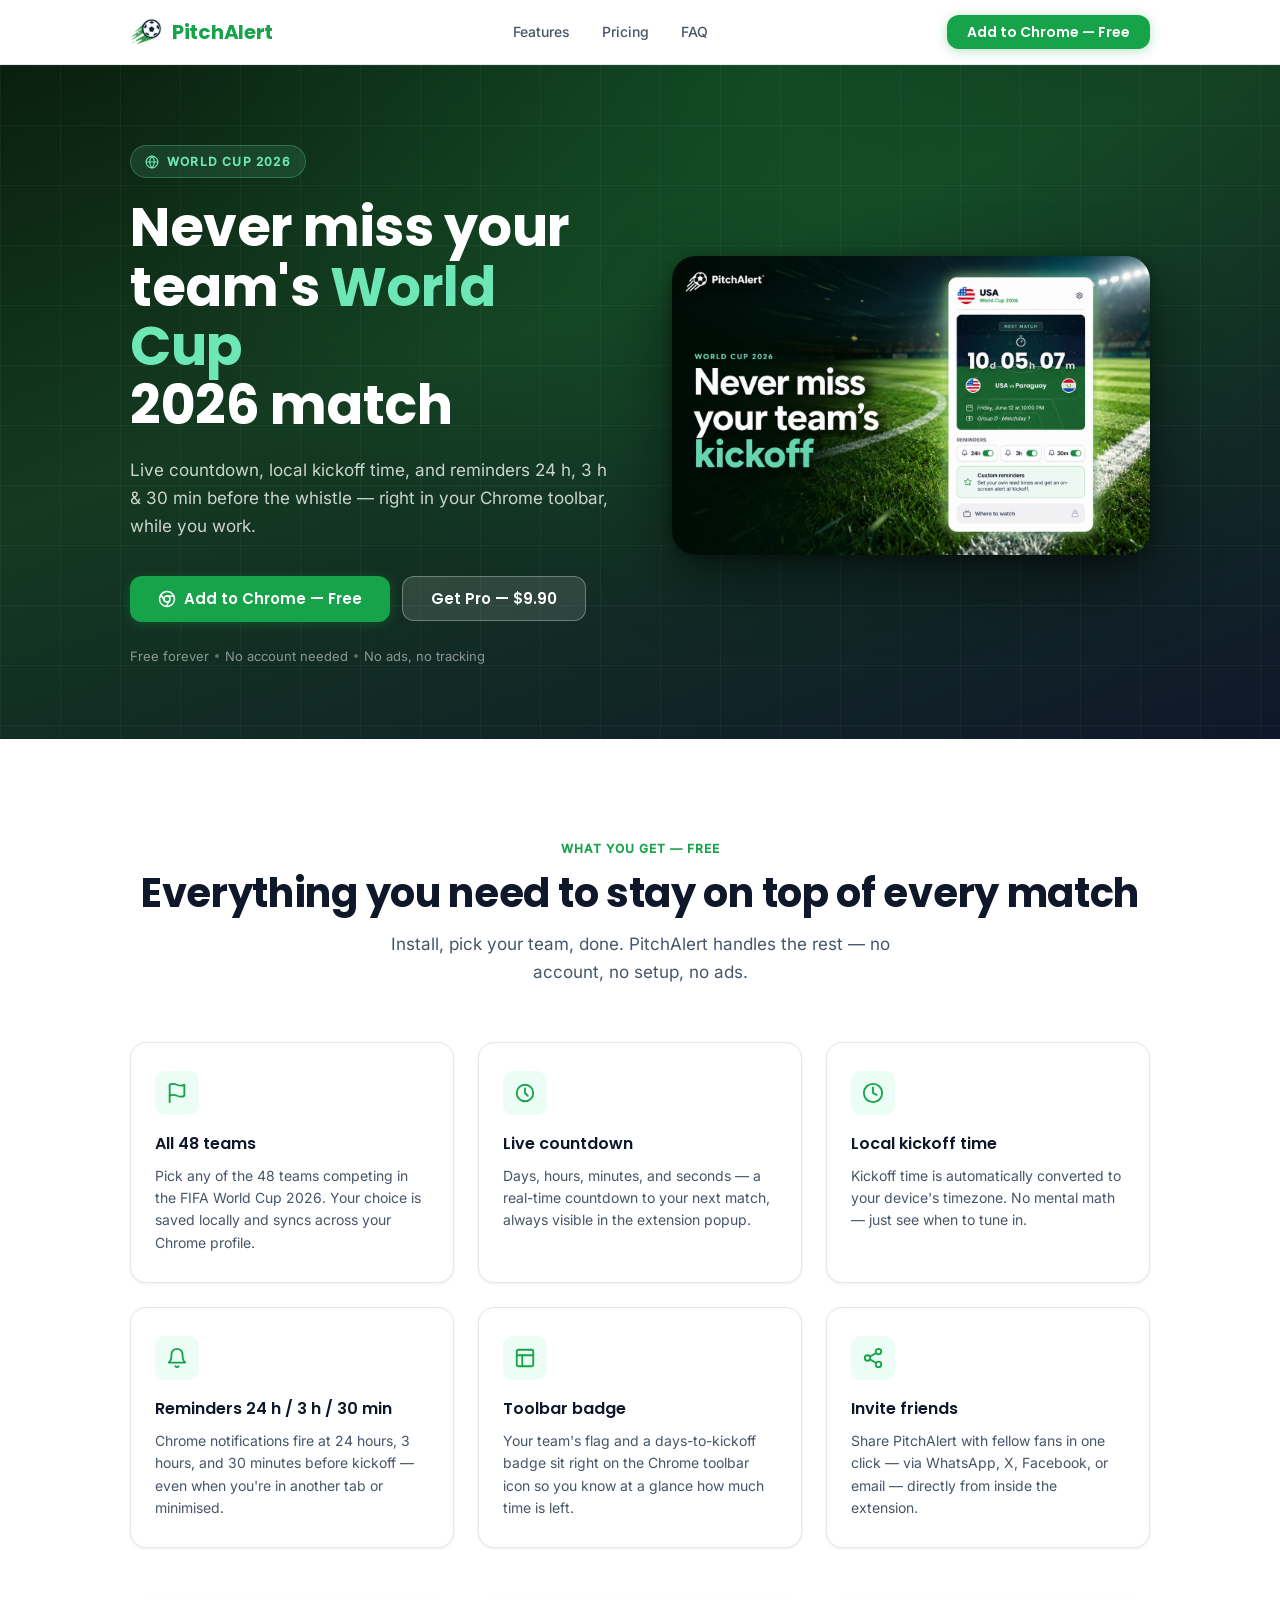
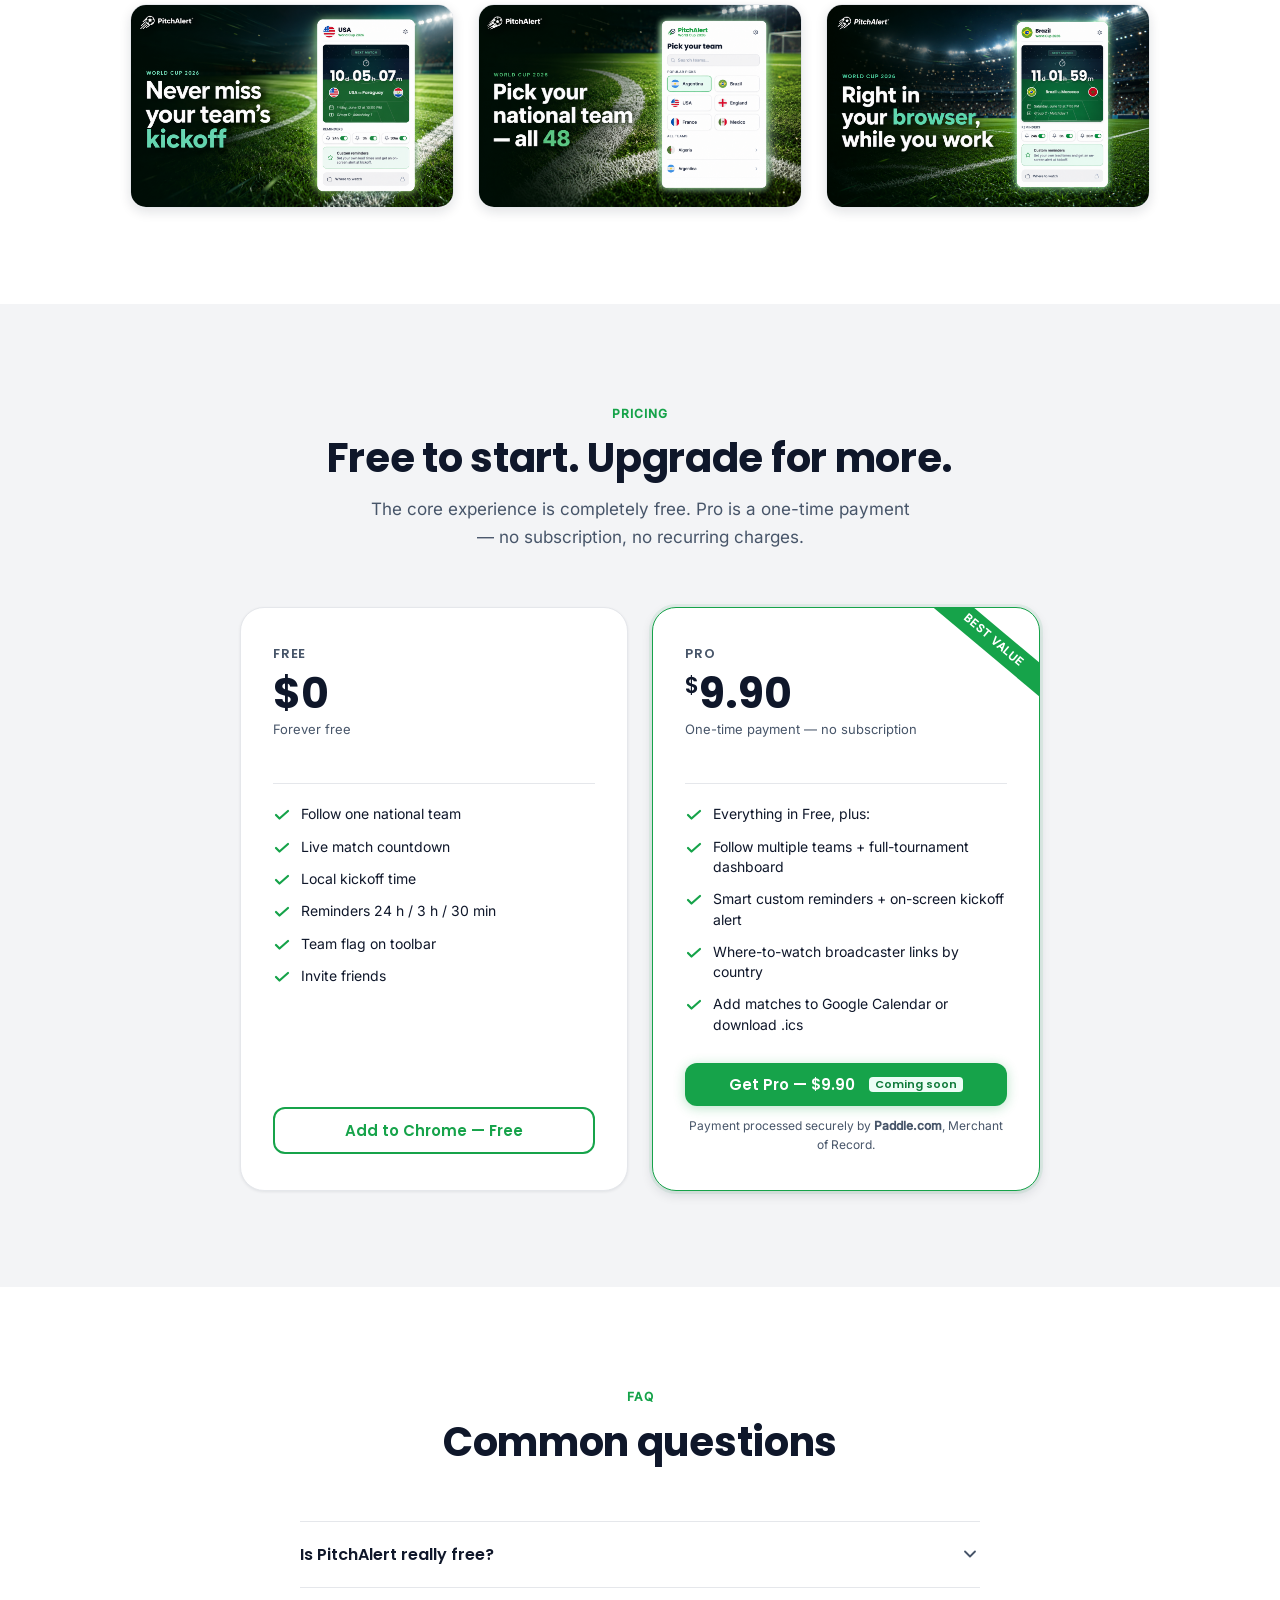
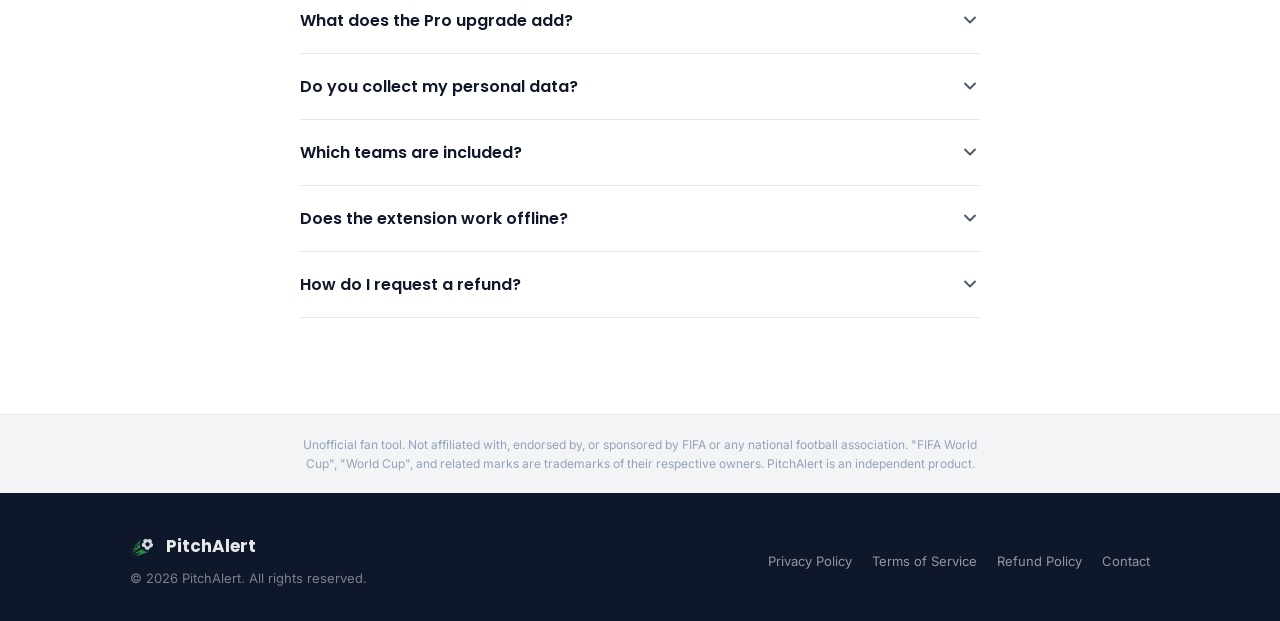
==== index.html @ 7feaf1b1 "Initial landing site (PitchAlert)" ====
<!DOCTYPE html>
<html lang="en">
<head>
  <meta charset="UTF-8">
  <meta name="viewport" content="width=device-width, initial-scale=1.0">
  <title>PitchAlert — Never Miss Your Team's World Cup 2026 Match</title>
  <meta name="description" content="PitchAlert gives you a live countdown to your national team's next World Cup 2026 match, kickoff time in your local timezone, and reminders 24h, 3h, and 30 min before kickoff — right in your browser.">
  <link rel="icon" type="image/png" href="assets/logo/mark.png">
  <link rel="stylesheet" href="assets/css/style.css">
</head>
<body>

  <!-- =====================================================================
       NAV
  ====================================================================== -->
  <header>
    <nav class="site-nav" aria-label="Main navigation">
      <div class="container nav-inner">

        <a href="index.html" class="nav-brand" aria-label="PitchAlert home">
          <img src="assets/logo/mark.png" alt="" class="nav-brand-mark" width="32" height="32">
          <span class="nav-brand-name">PitchAlert</span>
        </a>

        <ul class="nav-links" role="list">
          <li><a href="#features">Features</a></li>
          <li><a href="#pricing">Pricing</a></li>
          <li><a href="#faq">FAQ</a></li>
        </ul>

        <a href="#" class="btn btn-primary btn-sm nav-cta" rel="noopener">
          Add to Chrome — Free
        </a>

      </div>
    </nav>
  </header>

  <main>

    <!-- ==================================================================
         HERO
    =================================================================== -->
    <section class="hero" aria-labelledby="hero-heading">
      <div class="container hero-inner">

        <!-- Copy side -->
        <div class="hero-copy">
          <div class="hero-eyebrow" aria-hidden="true">
            <!-- Football icon -->
            <svg width="14" height="14" viewBox="0 0 24 24" fill="none" stroke="currentColor" stroke-width="2" stroke-linecap="round" stroke-linejoin="round" aria-hidden="true"><circle cx="12" cy="12" r="10"/><path d="M12 2a15.3 15.3 0 0 1 4 10 15.3 15.3 0 0 1-4 10 15.3 15.3 0 0 1-4-10 15.3 15.3 0 0 1 4-10z"/><path d="M2 12h20"/></svg>
            World Cup 2026
          </div>

          <h1 class="hero-title" id="hero-heading">
            Never miss your<br>
            team's <em>World Cup</em><br>
            2026 match
          </h1>

          <p class="hero-sub">
            Live countdown, local kickoff time, and reminders 24 h, 3 h &amp; 30 min before the whistle — right in your Chrome toolbar, while you work.
          </p>

          <div class="hero-actions">
            <a href="#" class="btn btn-primary" rel="noopener">
              <!-- Chrome icon -->
              <svg width="18" height="18" viewBox="0 0 24 24" fill="none" stroke="currentColor" stroke-width="2" stroke-linecap="round" stroke-linejoin="round" aria-hidden="true"><circle cx="12" cy="12" r="10"/><circle cx="12" cy="12" r="4"/><line x1="21.17" y1="8" x2="12" y2="8"/><line x1="3.95" y1="6.06" x2="8.54" y2="14"/><line x1="10.88" y1="21.94" x2="15.46" y2="14"/></svg>
              Add to Chrome — Free
            </a>
            <a href="#" class="btn btn-ghost" rel="noopener">
              Get Pro — $9.90
            </a>
          </div>

          <p class="hero-proof">
            <span>Free forever</span>
            <span class="hero-proof-dot" aria-hidden="true"></span>
            <span>No account needed</span>
            <span class="hero-proof-dot" aria-hidden="true"></span>
            <span>No ads, no tracking</span>
          </p>
        </div>

        <!-- Visual side -->
        <div class="hero-visual">
          <img
            src="assets/screenshots/1.png"
            alt="PitchAlert extension showing a countdown to the USA vs Paraguay match with live timer and reminder toggles"
            class="hero-screenshot"
            width="540"
            height="338"
            loading="eager"
          >
        </div>

      </div>
    </section>

    <!-- ==================================================================
         FEATURES
    =================================================================== -->
    <section class="section" id="features" aria-labelledby="features-heading">
      <div class="container">

        <div class="section-header">
          <span class="section-label">What you get — free</span>
          <h2 class="section-title" id="features-heading">Everything you need to stay on top of every match</h2>
          <p class="section-sub">Install, pick your team, done. PitchAlert handles the rest — no account, no setup, no ads.</p>
        </div>

        <ul class="features-grid" role="list">

          <li class="feature-card">
            <div class="feature-icon" aria-hidden="true">
              <!-- Flag icon -->
              <svg viewBox="0 0 24 24"><path d="M4 15s1-1 4-1 5 2 8 2 4-1 4-1V3s-1 1-4 1-5-2-8-2-4 1-4 1z"/><line x1="4" y1="22" x2="4" y2="15"/></svg>
            </div>
            <h3 class="feature-title">All 48 teams</h3>
            <p class="feature-desc">Pick any of the 48 teams competing in the FIFA World Cup 2026. Your choice is saved locally and syncs across your Chrome profile.</p>
          </li>

          <li class="feature-card">
            <div class="feature-icon" aria-hidden="true">
              <!-- Timer icon -->
              <svg viewBox="0 0 24 24"><circle cx="12" cy="12" r="9"/><polyline points="12 7 12 12 15 15"/></svg>
            </div>
            <h3 class="feature-title">Live countdown</h3>
            <p class="feature-desc">Days, hours, minutes, and seconds — a real-time countdown to your next match, always visible in the extension popup.</p>
          </li>

          <li class="feature-card">
            <div class="feature-icon" aria-hidden="true">
              <!-- Clock icon -->
              <svg viewBox="0 0 24 24"><circle cx="12" cy="12" r="10"/><polyline points="12 6 12 12 16 14"/></svg>
            </div>
            <h3 class="feature-title">Local kickoff time</h3>
            <p class="feature-desc">Kickoff time is automatically converted to your device's timezone. No mental math — just see when to tune in.</p>
          </li>

          <li class="feature-card">
            <div class="feature-icon" aria-hidden="true">
              <!-- Bell icon -->
              <svg viewBox="0 0 24 24"><path d="M18 8A6 6 0 0 0 6 8c0 7-3 9-3 9h18s-3-2-3-9"/><path d="M13.73 21a2 2 0 0 1-3.46 0"/></svg>
            </div>
            <h3 class="feature-title">Reminders 24 h / 3 h / 30 min</h3>
            <p class="feature-desc">Chrome notifications fire at 24 hours, 3 hours, and 30 minutes before kickoff — even when you're in another tab or minimised.</p>
          </li>

          <li class="feature-card">
            <div class="feature-icon" aria-hidden="true">
              <!-- Toolbar badge icon -->
              <svg viewBox="0 0 24 24"><rect x="3" y="3" width="18" height="18" rx="2" ry="2"/><line x1="3" y1="9" x2="21" y2="9"/><line x1="9" y1="21" x2="9" y2="9"/></svg>
            </div>
            <h3 class="feature-title">Toolbar badge</h3>
            <p class="feature-desc">Your team's flag and a days-to-kickoff badge sit right on the Chrome toolbar icon so you know at a glance how much time is left.</p>
          </li>

          <li class="feature-card">
            <div class="feature-icon" aria-hidden="true">
              <!-- Share icon -->
              <svg viewBox="0 0 24 24"><circle cx="18" cy="5" r="3"/><circle cx="6" cy="12" r="3"/><circle cx="18" cy="19" r="3"/><line x1="8.59" y1="13.51" x2="15.42" y2="17.49"/><line x1="15.41" y1="6.51" x2="8.59" y2="10.49"/></svg>
            </div>
            <h3 class="feature-title">Invite friends</h3>
            <p class="feature-desc">Share PitchAlert with fellow fans in one click — via WhatsApp, X, Facebook, or email — directly from inside the extension.</p>
          </li>

        </ul>

        <!-- Screenshots strip -->
        <ul class="screenshots-strip" role="list" aria-label="Extension screenshots">
          <li class="screenshot-item">
            <img src="assets/screenshots/1.png" alt="PitchAlert main screen — countdown to the next match with local kickoff time" loading="lazy" width="1280" height="800">
          </li>
          <li class="screenshot-item">
            <img src="assets/screenshots/2.png" alt="Team picker — all 48 World Cup 2026 teams with popular picks highlighted" loading="lazy" width="1280" height="800">
          </li>
          <li class="screenshot-item">
            <img src="assets/screenshots/4.png" alt="Reminders screen — 24h, 3h and 30min reminder toggles with custom reminder option" loading="lazy" width="1280" height="800">
          </li>
        </ul>

      </div>
    </section>

    <!-- ==================================================================
         PRICING
    =================================================================== -->
    <section class="section section-alt" id="pricing" aria-labelledby="pricing-heading">
      <div class="container">

        <div class="section-header">
          <span class="section-label">Pricing</span>
          <h2 class="section-title" id="pricing-heading">Free to start. Upgrade for more.</h2>
          <p class="section-sub">The core experience is completely free. Pro is a one-time payment — no subscription, no recurring charges.</p>
        </div>

        <div class="pricing-grid">

          <!-- Free -->
          <div class="pricing-card">
            <p class="pricing-plan-name">Free</p>
            <div class="pricing-price">
              $<span>0</span>
            </div>
            <p class="pricing-price-note">Forever free</p>

            <hr class="pricing-divider" aria-hidden="true">

            <ul class="pricing-features" role="list">
              <li class="pricing-feature">
                <svg class="pricing-feature-icon pricing-feature-icon--check" viewBox="0 0 18 18" fill="none" stroke="currentColor" stroke-width="2.2" stroke-linecap="round" stroke-linejoin="round" aria-hidden="true"><polyline points="3 9 6.5 12.5 15 5"/></svg>
                Follow one national team
              </li>
              <li class="pricing-feature">
                <svg class="pricing-feature-icon pricing-feature-icon--check" viewBox="0 0 18 18" fill="none" stroke="currentColor" stroke-width="2.2" stroke-linecap="round" stroke-linejoin="round" aria-hidden="true"><polyline points="3 9 6.5 12.5 15 5"/></svg>
                Live match countdown
              </li>
              <li class="pricing-feature">
                <svg class="pricing-feature-icon pricing-feature-icon--check" viewBox="0 0 18 18" fill="none" stroke="currentColor" stroke-width="2.2" stroke-linecap="round" stroke-linejoin="round" aria-hidden="true"><polyline points="3 9 6.5 12.5 15 5"/></svg>
                Local kickoff time
              </li>
              <li class="pricing-feature">
                <svg class="pricing-feature-icon pricing-feature-icon--check" viewBox="0 0 18 18" fill="none" stroke="currentColor" stroke-width="2.2" stroke-linecap="round" stroke-linejoin="round" aria-hidden="true"><polyline points="3 9 6.5 12.5 15 5"/></svg>
                Reminders 24 h / 3 h / 30 min
              </li>
              <li class="pricing-feature">
                <svg class="pricing-feature-icon pricing-feature-icon--check" viewBox="0 0 18 18" fill="none" stroke="currentColor" stroke-width="2.2" stroke-linecap="round" stroke-linejoin="round" aria-hidden="true"><polyline points="3 9 6.5 12.5 15 5"/></svg>
                Team flag on toolbar
              </li>
              <li class="pricing-feature">
                <svg class="pricing-feature-icon pricing-feature-icon--check" viewBox="0 0 18 18" fill="none" stroke="currentColor" stroke-width="2.2" stroke-linecap="round" stroke-linejoin="round" aria-hidden="true"><polyline points="3 9 6.5 12.5 15 5"/></svg>
                Invite friends
              </li>
            </ul>

            <a href="#" class="btn btn-outline" rel="noopener">
              Add to Chrome — Free
            </a>
          </div>

          <!-- Pro -->
          <div class="pricing-card pricing-card--pro">
            <div class="pricing-badge" aria-label="Best value">Best value</div>
            <p class="pricing-plan-name">Pro</p>
            <div class="pricing-price">
              <sup>$</sup>9.90
            </div>
            <p class="pricing-price-note">One-time payment — no subscription</p>

            <hr class="pricing-divider" aria-hidden="true">

            <ul class="pricing-features" role="list">
              <li class="pricing-feature">
                <svg class="pricing-feature-icon pricing-feature-icon--check" viewBox="0 0 18 18" fill="none" stroke="currentColor" stroke-width="2.2" stroke-linecap="round" stroke-linejoin="round" aria-hidden="true"><polyline points="3 9 6.5 12.5 15 5"/></svg>
                <span>Everything in Free, plus:</span>
              </li>
              <li class="pricing-feature">
                <svg class="pricing-feature-icon pricing-feature-icon--check" viewBox="0 0 18 18" fill="none" stroke="currentColor" stroke-width="2.2" stroke-linecap="round" stroke-linejoin="round" aria-hidden="true"><polyline points="3 9 6.5 12.5 15 5"/></svg>
                Follow multiple teams + full-tournament dashboard
              </li>
              <li class="pricing-feature">
                <svg class="pricing-feature-icon pricing-feature-icon--check" viewBox="0 0 18 18" fill="none" stroke="currentColor" stroke-width="2.2" stroke-linecap="round" stroke-linejoin="round" aria-hidden="true"><polyline points="3 9 6.5 12.5 15 5"/></svg>
                Smart custom reminders + on-screen kickoff alert
              </li>
              <li class="pricing-feature">
                <svg class="pricing-feature-icon pricing-feature-icon--check" viewBox="0 0 18 18" fill="none" stroke="currentColor" stroke-width="2.2" stroke-linecap="round" stroke-linejoin="round" aria-hidden="true"><polyline points="3 9 6.5 12.5 15 5"/></svg>
                Where-to-watch broadcaster links by country
              </li>
              <li class="pricing-feature">
                <svg class="pricing-feature-icon pricing-feature-icon--check" viewBox="0 0 18 18" fill="none" stroke="currentColor" stroke-width="2.2" stroke-linecap="round" stroke-linejoin="round" aria-hidden="true"><polyline points="3 9 6.5 12.5 15 5"/></svg>
                Add matches to Google Calendar or download .ics
              </li>
            </ul>

            <a href="#" class="btn btn-primary" rel="noopener">
              Get Pro — $9.90
              <span class="pricing-coming-soon">Coming soon</span>
            </a>
            <p style="font-size:12px;color:var(--color-muted);margin-top:10px;text-align:center;">Payment processed securely by <strong>Paddle.com</strong>, Merchant of Record.</p>
          </div>

        </div>
      </div>
    </section>

    <!-- ==================================================================
         FAQ
    =================================================================== -->
    <section class="section" id="faq" aria-labelledby="faq-heading">
      <div class="container">

        <div class="section-header">
          <span class="section-label">FAQ</span>
          <h2 class="section-title" id="faq-heading">Common questions</h2>
        </div>

        <ul class="faq-list" role="list">

          <li class="faq-item">
            <button class="faq-question" aria-expanded="false" aria-controls="faq-1-answer" id="faq-1-btn">
              Is PitchAlert really free?
              <svg class="faq-chevron" viewBox="0 0 24 24" fill="none" stroke="currentColor" stroke-width="2.2" stroke-linecap="round" stroke-linejoin="round" aria-hidden="true"><polyline points="6 9 12 15 18 9"/></svg>
            </button>
            <div class="faq-answer" id="faq-1-answer" role="region" aria-labelledby="faq-1-btn">
              <div class="faq-answer-inner">
                Yes — the core features (countdown, local kickoff time, 24 h / 3 h / 30 min reminders, and following one national team) are free forever with no account, no subscription, and no ads.
              </div>
            </div>
          </li>

          <li class="faq-item">
            <button class="faq-question" aria-expanded="false" aria-controls="faq-2-answer" id="faq-2-btn">
              What does the Pro upgrade add?
              <svg class="faq-chevron" viewBox="0 0 24 24" fill="none" stroke="currentColor" stroke-width="2.2" stroke-linecap="round" stroke-linejoin="round" aria-hidden="true"><polyline points="6 9 12 15 18 9"/></svg>
            </button>
            <div class="faq-answer" id="faq-2-answer" role="region" aria-labelledby="faq-2-btn">
              <div class="faq-answer-inner">
                Pro is a one-time payment of $9.90 (no subscription). It unlocks: following multiple teams and a full-tournament dashboard, smart custom reminders and an on-screen kickoff alert, where-to-watch broadcaster links sorted by your country, and adding matches to Google Calendar or downloading an .ics file.
              </div>
            </div>
          </li>

          <li class="faq-item">
            <button class="faq-question" aria-expanded="false" aria-controls="faq-3-answer" id="faq-3-btn">
              Do you collect my personal data?
              <svg class="faq-chevron" viewBox="0 0 24 24" fill="none" stroke="currentColor" stroke-width="2.2" stroke-linecap="round" stroke-linejoin="round" aria-hidden="true"><polyline points="6 9 12 15 18 9"/></svg>
            </button>
            <div class="faq-answer" id="faq-3-answer" role="region" aria-labelledby="faq-3-btn">
              <div class="faq-answer-inner">
                No. The free extension stores only your selected team and reminder preferences locally on your device using Chrome's built-in storage. Nothing is sent to any server, and there are no analytics or tracking. For paid users, a purchase identifier is shared with Paddle (our payment processor) solely to verify your purchase — Paddle handles all payment data under their own privacy policy.
              </div>
            </div>
          </li>

          <li class="faq-item">
            <button class="faq-question" aria-expanded="false" aria-controls="faq-4-answer" id="faq-4-btn">
              Which teams are included?
              <svg class="faq-chevron" viewBox="0 0 24 24" fill="none" stroke="currentColor" stroke-width="2.2" stroke-linecap="round" stroke-linejoin="round" aria-hidden="true"><polyline points="6 9 12 15 18 9"/></svg>
            </button>
            <div class="faq-answer" id="faq-4-answer" role="region" aria-labelledby="faq-4-btn">
              <div class="faq-answer-inner">
                All 48 national teams competing in the 2026 FIFA World Cup, spanning six confederations — UEFA, CONMEBOL, CONCACAF, CAF, AFC, and OFC.
              </div>
            </div>
          </li>

          <li class="faq-item">
            <button class="faq-question" aria-expanded="false" aria-controls="faq-5-answer" id="faq-5-btn">
              Does the extension work offline?
              <svg class="faq-chevron" viewBox="0 0 24 24" fill="none" stroke="currentColor" stroke-width="2.2" stroke-linecap="round" stroke-linejoin="round" aria-hidden="true"><polyline points="6 9 12 15 18 9"/></svg>
            </button>
            <div class="faq-answer" id="faq-5-answer" role="region" aria-labelledby="faq-5-btn">
              <div class="faq-answer-inner">
                Yes. The full match schedule for the 2026 World Cup is bundled inside the extension package. PitchAlert makes no network requests and works completely offline — reminders fire from your local Chrome alarm scheduler.
              </div>
            </div>
          </li>

          <li class="faq-item">
            <button class="faq-question" aria-expanded="false" aria-controls="faq-6-answer" id="faq-6-btn">
              How do I request a refund?
              <svg class="faq-chevron" viewBox="0 0 24 24" fill="none" stroke="currentColor" stroke-width="2.2" stroke-linecap="round" stroke-linejoin="round" aria-hidden="true"><polyline points="6 9 12 15 18 9"/></svg>
            </button>
            <div class="faq-answer" id="faq-6-answer" role="region" aria-labelledby="faq-6-btn">
              <div class="faq-answer-inner">
                We honour a 14-day refund window for Pro purchases. Email us at <a href="mailto:masya.panas@gmail.com">masya.panas@gmail.com</a> with your order number and we will process the refund promptly. See the full <a href="refund.html">Refund Policy</a> for details.
              </div>
            </div>
          </li>

        </ul>
      </div>
    </section>

  </main>

  <!-- ==================================================================
       DISCLAIMER
  =================================================================== -->
  <div class="disclaimer" role="note">
    <div class="container">
      <p>Unofficial fan tool. Not affiliated with, endorsed by, or sponsored by FIFA or any national football association. "FIFA World Cup", "World Cup", and related marks are trademarks of their respective owners. PitchAlert is an independent product.</p>
    </div>
  </div>

  <!-- ==================================================================
       FOOTER
  =================================================================== -->
  <footer class="site-footer">
    <div class="container footer-inner">

      <div>
        <div class="footer-brand">
          <img src="assets/logo/mark.png" alt="" class="footer-brand-mark" width="26" height="26">
          <span class="footer-brand-name">PitchAlert</span>
        </div>
        <p class="footer-copy" style="margin-top:8px;">&copy; 2026 PitchAlert. All rights reserved.</p>
      </div>

      <nav class="footer-links" aria-label="Footer links">
        <a href="privacy.html">Privacy Policy</a>
        <a href="terms.html">Terms of Service</a>
        <a href="refund.html">Refund Policy</a>
        <a href="mailto:masya.panas@gmail.com">Contact</a>
      </nav>

    </div>
  </footer>

  <script src="assets/js/faq.js"></script>
</body>
</html>
---- assets/css/style.css ----
/*
 * PitchAlert Landing — style.css
 * Self-contained, no CDN. Mobile-first, responsive.
 * Brand: Poppins headings, Inter body, pitch-green palette.
 */

/* -----------------------------------------------------------------------
   Fonts (@font-face — self-hosted, copied from extension assets)
----------------------------------------------------------------------- */

@font-face {
  font-family: 'Poppins';
  src: url('../fonts/poppins-600.woff2') format('woff2');
  font-weight: 600;
  font-style: normal;
  font-display: swap;
}

@font-face {
  font-family: 'Poppins';
  src: url('../fonts/poppins-700.woff2') format('woff2');
  font-weight: 700;
  font-style: normal;
  font-display: swap;
}

@font-face {
  font-family: 'Inter';
  src: url('../fonts/inter-400.woff2') format('woff2');
  font-weight: 400;
  font-style: normal;
  font-display: swap;
}

@font-face {
  font-family: 'Inter';
  src: url('../fonts/inter-500.woff2') format('woff2');
  font-weight: 500;
  font-style: normal;
  font-display: swap;
}

/* -----------------------------------------------------------------------
   CSS custom properties
----------------------------------------------------------------------- */

:root {
  --color-green:        #16A34A;
  --color-green-deep:   #0F7A3A;
  --color-navy:         #0F172A;
  --color-slate:        #475569;
  --color-mint:         #ECFDF5;
  --color-mint-deep:    #d1fae5;
  --color-mint-accent:  #6EE7B7;
  --color-bg:           #ffffff;
  --color-surface:      #F3F4F6;
  --color-border:       #E5E7EB;
  --color-text:         #0F172A;
  --color-muted:        #475569;
  --color-locked:       #94A3B8;

  --font-heading: 'Poppins', system-ui, -apple-system, sans-serif;
  --font-body:    'Inter',   system-ui, -apple-system, sans-serif;

  --shadow-sm: 0 1px 3px rgba(15, 23, 42, 0.08);
  --shadow-md: 0 4px 12px rgba(15, 23, 42, 0.12);
  --shadow-lg: 0 8px 32px rgba(15, 23, 42, 0.14);

  --radius-sm:  6px;
  --radius-md:  12px;
  --radius-lg:  16px;
  --radius-xl:  24px;

  --max-w: 1100px;
  --section-gap: 96px;
}

/* -----------------------------------------------------------------------
   Reset
----------------------------------------------------------------------- */

*, *::before, *::after { box-sizing: border-box; margin: 0; padding: 0; }

html { scroll-behavior: smooth; }

body {
  font-family: var(--font-body);
  font-size: 16px;
  font-weight: 400;
  line-height: 1.6;
  color: var(--color-text);
  background: var(--color-bg);
  -webkit-font-smoothing: antialiased;
}

img { display: block; max-width: 100%; height: auto; }
a   { color: inherit; text-decoration: none; }
ul  { list-style: none; }

/* -----------------------------------------------------------------------
   Utility
----------------------------------------------------------------------- */

.container {
  width: 100%;
  max-width: var(--max-w);
  margin: 0 auto;
  padding: 0 24px;
}

@media (min-width: 768px) {
  .container { padding: 0 40px; }
}

.sr-only {
  position: absolute;
  width: 1px; height: 1px;
  padding: 0; margin: -1px;
  overflow: hidden;
  clip: rect(0,0,0,0);
  white-space: nowrap;
  border: 0;
}

/* -----------------------------------------------------------------------
   Buttons
----------------------------------------------------------------------- */

.btn {
  display: inline-flex;
  align-items: center;
  justify-content: center;
  gap: 8px;
  padding: 14px 28px;
  border-radius: var(--radius-md);
  font-family: var(--font-heading);
  font-size: 15px;
  font-weight: 600;
  line-height: 1;
  cursor: pointer;
  border: none;
  transition: background 0.18s, color 0.18s, box-shadow 0.18s, transform 0.12s;
  white-space: nowrap;
  text-decoration: none;
}

.btn:active { transform: translateY(1px); }

.btn-primary {
  background: var(--color-green);
  color: #ffffff;
  box-shadow: 0 2px 12px rgba(22, 163, 74, 0.30);
}
.btn-primary:hover {
  background: var(--color-green-deep);
  box-shadow: 0 4px 18px rgba(22, 163, 74, 0.38);
}

.btn-outline {
  background: transparent;
  color: var(--color-green);
  border: 2px solid var(--color-green);
}
.btn-outline:hover {
  background: var(--color-mint);
}

.btn-ghost {
  background: rgba(255,255,255,0.12);
  color: #ffffff;
  border: 1.5px solid rgba(255,255,255,0.30);
}
.btn-ghost:hover {
  background: rgba(255,255,255,0.22);
}

.btn-sm {
  padding: 10px 20px;
  font-size: 14px;
}

/* -----------------------------------------------------------------------
   Nav
----------------------------------------------------------------------- */

.site-nav {
  position: sticky;
  top: 0;
  z-index: 100;
  background: rgba(255,255,255,0.96);
  backdrop-filter: blur(8px);
  -webkit-backdrop-filter: blur(8px);
  border-bottom: 1px solid var(--color-border);
}

.nav-inner {
  display: flex;
  align-items: center;
  justify-content: space-between;
  height: 64px;
  gap: 24px;
}

.nav-brand {
  display: flex;
  align-items: center;
  gap: 10px;
  text-decoration: none;
  flex-shrink: 0;
}

.nav-brand-mark {
  width: 32px;
  height: 32px;
  object-fit: contain;
}

.nav-brand-name {
  font-family: var(--font-heading);
  font-size: 20px;
  font-weight: 700;
  color: var(--color-green);
  letter-spacing: -0.3px;
  line-height: 1;
}

.nav-links {
  display: none;
  align-items: center;
  gap: 32px;
}

@media (min-width: 768px) {
  .nav-links { display: flex; }
}

.nav-links a {
  font-size: 14px;
  font-weight: 500;
  color: var(--color-muted);
  transition: color 0.14s;
}
.nav-links a:hover { color: var(--color-green); }

.nav-cta {
  flex-shrink: 0;
}

/* -----------------------------------------------------------------------
   Hero
----------------------------------------------------------------------- */

.hero {
  background:
    radial-gradient(ellipse at 60% 0%, rgba(22,163,74,0.22) 0%, transparent 60%),
    radial-gradient(ellipse at 0% 100%, rgba(15,23,42,0.10) 0%, transparent 50%),
    linear-gradient(160deg, #0a1f0f 0%, #143c20 40%, #0F172A 100%);
  color: #ffffff;
  padding: 80px 0 72px;
  overflow: hidden;
  position: relative;
}

/* Subtle pitch-line grid behind hero content */
.hero::before {
  content: '';
  position: absolute;
  inset: 0;
  background-image:
    linear-gradient(rgba(255,255,255,0.04) 1px, transparent 1px),
    linear-gradient(90deg, rgba(255,255,255,0.04) 1px, transparent 1px);
  background-size: 60px 60px;
  pointer-events: none;
}

.hero-inner {
  position: relative;
  z-index: 1;
  display: grid;
  grid-template-columns: 1fr;
  gap: 48px;
  align-items: center;
}

@media (min-width: 900px) {
  .hero-inner {
    grid-template-columns: 1fr 1fr;
    gap: 64px;
  }
}

.hero-eyebrow {
  display: inline-flex;
  align-items: center;
  gap: 8px;
  font-size: 12px;
  font-weight: 600;
  text-transform: uppercase;
  letter-spacing: 1.2px;
  color: var(--color-mint-accent);
  background: rgba(110, 231, 183, 0.12);
  border: 1px solid rgba(110, 231, 183, 0.28);
  border-radius: 999px;
  padding: 6px 14px;
  margin-bottom: 20px;
}

.hero-title {
  font-family: var(--font-heading);
  font-size: clamp(32px, 5vw, 54px);
  font-weight: 700;
  line-height: 1.1;
  letter-spacing: -0.5px;
  color: #ffffff;
  margin-bottom: 20px;
}

.hero-title em {
  font-style: normal;
  color: var(--color-mint-accent);
}

.hero-sub {
  font-size: 17px;
  color: rgba(255,255,255,0.78);
  line-height: 1.65;
  margin-bottom: 36px;
  max-width: 480px;
}

.hero-actions {
  display: flex;
  flex-wrap: wrap;
  gap: 12px;
  align-items: center;
}

.hero-proof {
  margin-top: 24px;
  font-size: 13px;
  color: rgba(255,255,255,0.50);
  display: flex;
  align-items: center;
  gap: 6px;
}

.hero-proof-dot {
  width: 4px; height: 4px;
  border-radius: 50%;
  background: rgba(255,255,255,0.30);
  flex-shrink: 0;
}

.hero-visual {
  display: flex;
  justify-content: center;
  align-items: center;
}

.hero-screenshot {
  width: 100%;
  max-width: 540px;
  border-radius: var(--radius-xl);
  box-shadow: 0 24px 64px rgba(0,0,0,0.50), 0 4px 12px rgba(0,0,0,0.30);
}

/* -----------------------------------------------------------------------
   Section base
----------------------------------------------------------------------- */

.section {
  padding: var(--section-gap) 0;
}

.section-alt {
  background: var(--color-surface);
}

.section-header {
  text-align: center;
  margin-bottom: 56px;
}

.section-label {
  display: inline-block;
  font-size: 12px;
  font-weight: 600;
  text-transform: uppercase;
  letter-spacing: 1px;
  color: var(--color-green);
  margin-bottom: 12px;
}

.section-title {
  font-family: var(--font-heading);
  font-size: clamp(26px, 3.5vw, 40px);
  font-weight: 700;
  color: var(--color-text);
  line-height: 1.15;
  letter-spacing: -0.3px;
  margin-bottom: 14px;
}

.section-sub {
  font-size: 17px;
  color: var(--color-muted);
  max-width: 560px;
  margin: 0 auto;
  line-height: 1.65;
}

/* -----------------------------------------------------------------------
   Features grid
----------------------------------------------------------------------- */

.features-grid {
  display: grid;
  grid-template-columns: 1fr;
  gap: 24px;
}

@media (min-width: 600px) {
  .features-grid { grid-template-columns: 1fr 1fr; }
}

@media (min-width: 900px) {
  .features-grid { grid-template-columns: repeat(3, 1fr); }
}

.feature-card {
  background: var(--color-bg);
  border: 1px solid var(--color-border);
  border-radius: var(--radius-lg);
  padding: 28px 24px;
  box-shadow: var(--shadow-sm);
  transition: box-shadow 0.18s, transform 0.18s, border-color 0.18s;
}

.feature-card:hover {
  box-shadow: var(--shadow-lg);
  border-color: rgba(22,163,74,0.25);
  transform: translateY(-2px);
}

.feature-icon {
  width: 44px;
  height: 44px;
  border-radius: 10px;
  background: var(--color-mint);
  display: flex;
  align-items: center;
  justify-content: center;
  margin-bottom: 16px;
  flex-shrink: 0;
}

.feature-icon svg {
  width: 22px;
  height: 22px;
  stroke: var(--color-green);
  fill: none;
  stroke-width: 2;
  stroke-linecap: round;
  stroke-linejoin: round;
}

.feature-title {
  font-family: var(--font-heading);
  font-size: 16px;
  font-weight: 600;
  color: var(--color-text);
  margin-bottom: 8px;
}

.feature-desc {
  font-size: 14px;
  color: var(--color-muted);
  line-height: 1.6;
}

/* -----------------------------------------------------------------------
   Screenshots strip
----------------------------------------------------------------------- */

.screenshots-strip {
  display: grid;
  grid-template-columns: 1fr;
  gap: 24px;
  margin-top: 56px;
}

@media (min-width: 768px) {
  .screenshots-strip { grid-template-columns: 1fr 1fr; }
}

@media (min-width: 1000px) {
  .screenshots-strip { grid-template-columns: repeat(3, 1fr); }
}

.screenshot-item {
  border-radius: var(--radius-lg);
  overflow: hidden;
  box-shadow: var(--shadow-md);
  border: 1px solid var(--color-border);
  transition: box-shadow 0.18s, transform 0.18s;
}

.screenshot-item:hover {
  box-shadow: var(--shadow-lg);
  transform: translateY(-3px);
}

.screenshot-item img {
  width: 100%;
  aspect-ratio: 16 / 10;
  object-fit: cover;
  object-position: top center;
}

/* -----------------------------------------------------------------------
   Pricing
----------------------------------------------------------------------- */

.pricing-grid {
  display: grid;
  grid-template-columns: 1fr;
  gap: 24px;
  max-width: 800px;
  margin: 0 auto;
}

@media (min-width: 640px) {
  .pricing-grid { grid-template-columns: 1fr 1fr; }
}

.pricing-card {
  background: var(--color-bg);
  border: 1.5px solid var(--color-border);
  border-radius: var(--radius-xl);
  padding: 36px 32px;
  display: flex;
  flex-direction: column;
  box-shadow: var(--shadow-sm);
}

.pricing-card--pro {
  border-color: var(--color-green);
  box-shadow: 0 0 0 3px rgba(22,163,74,0.08), var(--shadow-md);
  position: relative;
  overflow: hidden;
}

.pricing-badge {
  position: absolute;
  top: 20px;
  right: -32px;
  background: var(--color-green);
  color: #ffffff;
  font-size: 11px;
  font-weight: 700;
  text-transform: uppercase;
  letter-spacing: 0.8px;
  padding: 4px 40px;
  transform: rotate(40deg);
}

.pricing-plan-name {
  font-family: var(--font-heading);
  font-size: 13px;
  font-weight: 600;
  text-transform: uppercase;
  letter-spacing: 0.8px;
  color: var(--color-muted);
  margin-bottom: 8px;
}

.pricing-price {
  font-family: var(--font-heading);
  font-size: 42px;
  font-weight: 700;
  color: var(--color-text);
  line-height: 1;
  margin-bottom: 4px;
}

.pricing-price sup {
  font-size: 22px;
  font-weight: 600;
  vertical-align: super;
  line-height: 0;
}

.pricing-price-note {
  font-size: 13px;
  color: var(--color-muted);
  margin-bottom: 24px;
}

.pricing-divider {
  border: none;
  border-top: 1px solid var(--color-border);
  margin: 20px 0;
}

.pricing-features {
  display: flex;
  flex-direction: column;
  gap: 12px;
  flex: 1;
  margin-bottom: 28px;
}

.pricing-feature {
  display: flex;
  align-items: flex-start;
  gap: 10px;
  font-size: 14px;
  color: var(--color-text);
  line-height: 1.45;
}

.pricing-feature-icon {
  width: 18px;
  height: 18px;
  flex-shrink: 0;
  margin-top: 2px;
}

.pricing-feature-icon--check {
  color: var(--color-green);
}

.pricing-coming-soon {
  display: inline-block;
  font-size: 11px;
  font-weight: 600;
  color: var(--color-green-deep);
  background: var(--color-mint);
  border-radius: 4px;
  padding: 2px 6px;
  margin-left: 6px;
  white-space: nowrap;
  vertical-align: middle;
}

/* -----------------------------------------------------------------------
   FAQ
----------------------------------------------------------------------- */

.faq-list {
  max-width: 680px;
  margin: 0 auto;
  display: flex;
  flex-direction: column;
  gap: 0;
}

.faq-item {
  border-bottom: 1px solid var(--color-border);
}

.faq-item:first-child {
  border-top: 1px solid var(--color-border);
}

.faq-question {
  width: 100%;
  background: none;
  border: none;
  text-align: left;
  padding: 20px 0;
  display: flex;
  align-items: center;
  justify-content: space-between;
  gap: 16px;
  cursor: pointer;
  font-family: var(--font-heading);
  font-size: 16px;
  font-weight: 600;
  color: var(--color-text);
  transition: color 0.14s;
}

.faq-question:hover { color: var(--color-green); }

.faq-chevron {
  width: 20px;
  height: 20px;
  flex-shrink: 0;
  color: var(--color-muted);
  transition: transform 0.22s;
}

.faq-item.open .faq-chevron {
  transform: rotate(180deg);
}

.faq-answer {
  overflow: hidden;
  max-height: 0;
  transition: max-height 0.28s ease, padding 0.22s;
}

.faq-item.open .faq-answer {
  max-height: 400px;
}

.faq-answer-inner {
  padding-bottom: 20px;
  font-size: 15px;
  color: var(--color-muted);
  line-height: 1.7;
}

/* -----------------------------------------------------------------------
   Disclaimer
----------------------------------------------------------------------- */

.disclaimer {
  background: var(--color-surface);
  border-top: 1px solid var(--color-border);
  padding: 20px 0;
  text-align: center;
}

.disclaimer p {
  font-size: 12px;
  color: var(--color-locked);
  line-height: 1.6;
  max-width: 680px;
  margin: 0 auto;
}

/* -----------------------------------------------------------------------
   Footer
----------------------------------------------------------------------- */

.site-footer {
  background: var(--color-navy);
  color: rgba(255,255,255,0.60);
  padding: 40px 0 32px;
}

.footer-inner {
  display: flex;
  flex-direction: column;
  gap: 24px;
}

@media (min-width: 640px) {
  .footer-inner {
    flex-direction: row;
    align-items: center;
    justify-content: space-between;
  }
}

.footer-brand {
  display: flex;
  align-items: center;
  gap: 10px;
}

.footer-brand-mark {
  width: 26px;
  height: 26px;
  object-fit: contain;
  opacity: 0.85;
}

.footer-brand-name {
  font-family: var(--font-heading);
  font-size: 17px;
  font-weight: 700;
  color: rgba(255,255,255,0.90);
}

.footer-copy {
  font-size: 13px;
  color: rgba(255,255,255,0.45);
}

.footer-links {
  display: flex;
  flex-wrap: wrap;
  gap: 20px;
  align-items: center;
}

.footer-links a {
  font-size: 13px;
  color: rgba(255,255,255,0.55);
  text-decoration: none;
  transition: color 0.14s;
}

.footer-links a:hover {
  color: var(--color-mint-accent);
}

/* -----------------------------------------------------------------------
   Legal pages (privacy, terms, refund)
----------------------------------------------------------------------- */

.legal-hero {
  background: var(--color-navy);
  color: #ffffff;
  padding: 56px 0 48px;
}

.legal-hero h1 {
  font-family: var(--font-heading);
  font-size: clamp(28px, 4vw, 42px);
  font-weight: 700;
  margin-bottom: 8px;
}

.legal-hero .legal-updated {
  font-size: 14px;
  color: rgba(255,255,255,0.55);
}

.legal-body {
  padding: 64px 0 80px;
}

.legal-content {
  max-width: 720px;
}

.legal-content h2 {
  font-family: var(--font-heading);
  font-size: 20px;
  font-weight: 700;
  color: var(--color-text);
  margin: 40px 0 12px;
}

.legal-content h2:first-child {
  margin-top: 0;
}

.legal-content p {
  font-size: 15px;
  color: var(--color-muted);
  line-height: 1.75;
  margin-bottom: 16px;
}

.legal-content ul {
  list-style: disc;
  padding-left: 20px;
  margin-bottom: 16px;
}

.legal-content ul li {
  font-size: 15px;
  color: var(--color-muted);
  line-height: 1.75;
  margin-bottom: 6px;
}

.legal-content a {
  color: var(--color-green);
  text-decoration: underline;
}

.legal-content a:hover {
  color: var(--color-green-deep);
}

.legal-content strong {
  color: var(--color-text);
  font-weight: 600;
}

/* -----------------------------------------------------------------------
   Responsive misc
----------------------------------------------------------------------- */

@media (max-width: 599px) {
  .hero-actions .btn { width: 100%; justify-content: center; }
  .pricing-card { padding: 28px 20px; }
}
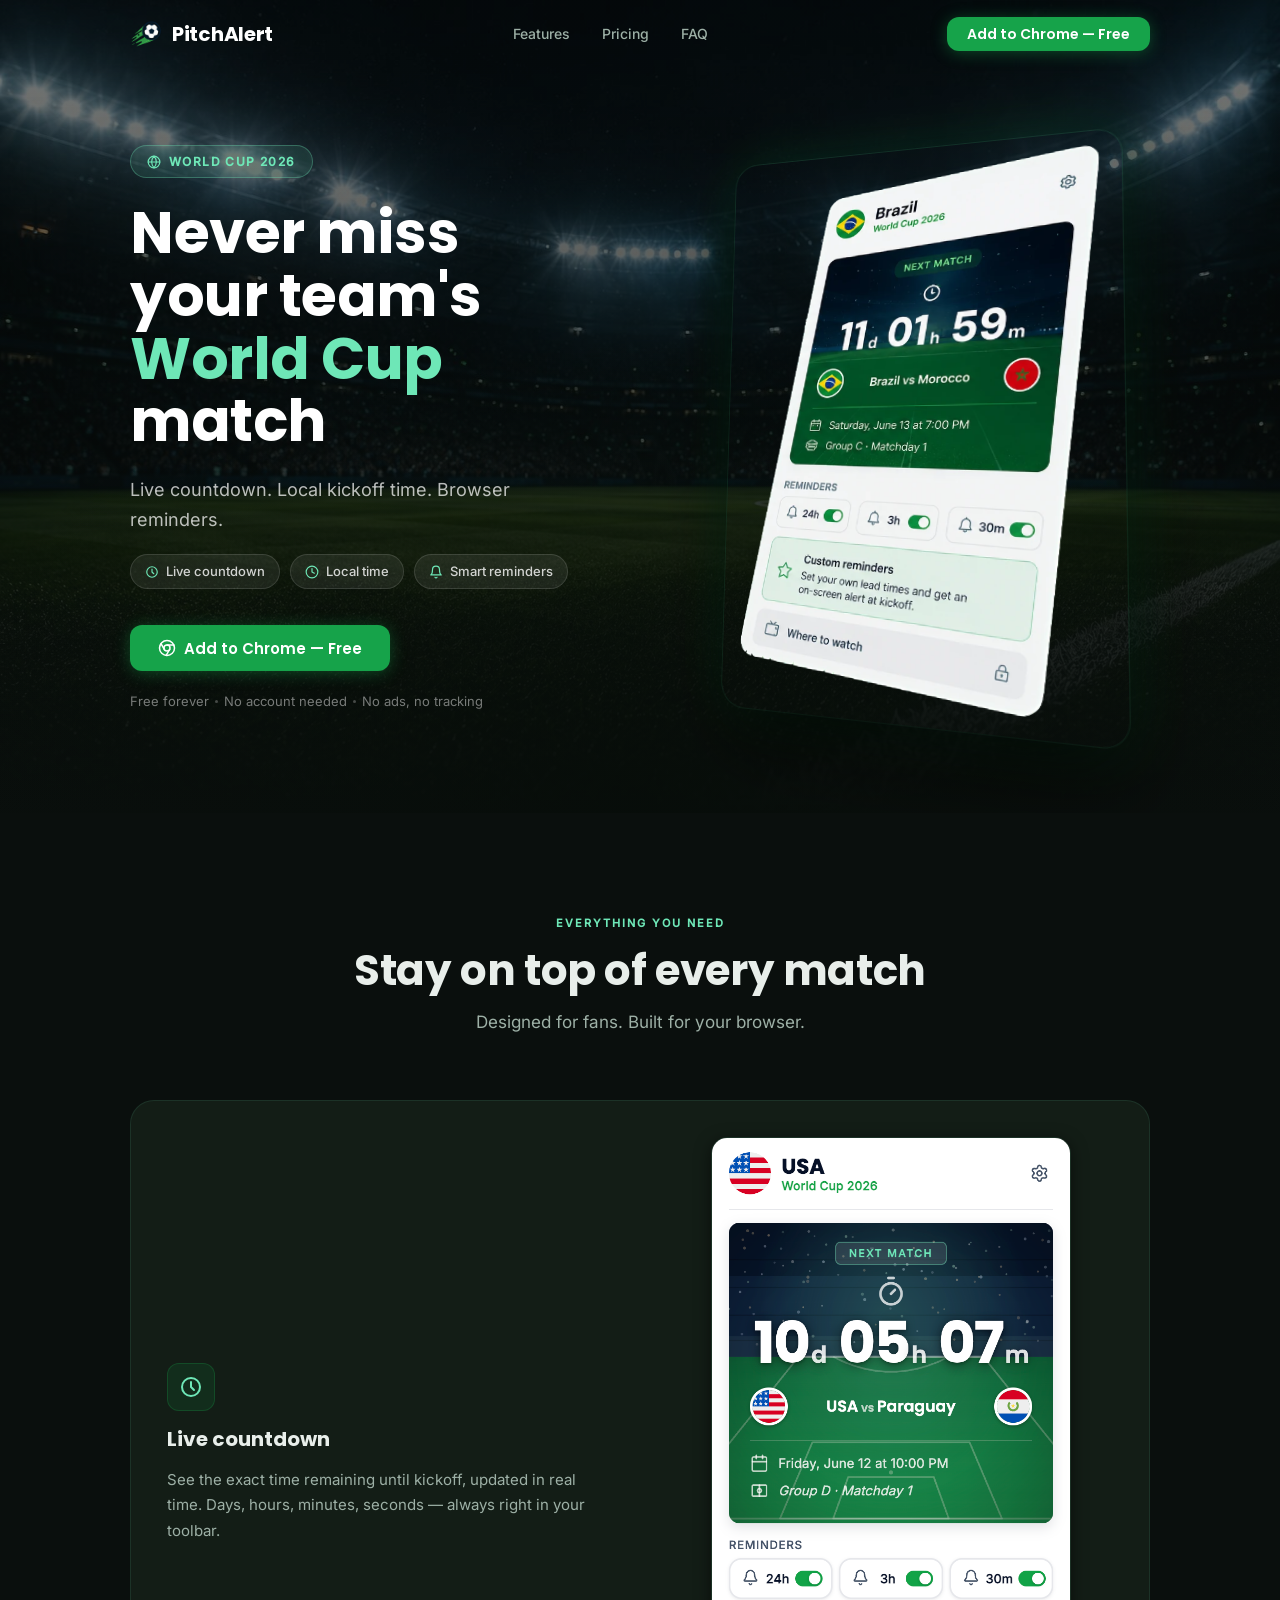
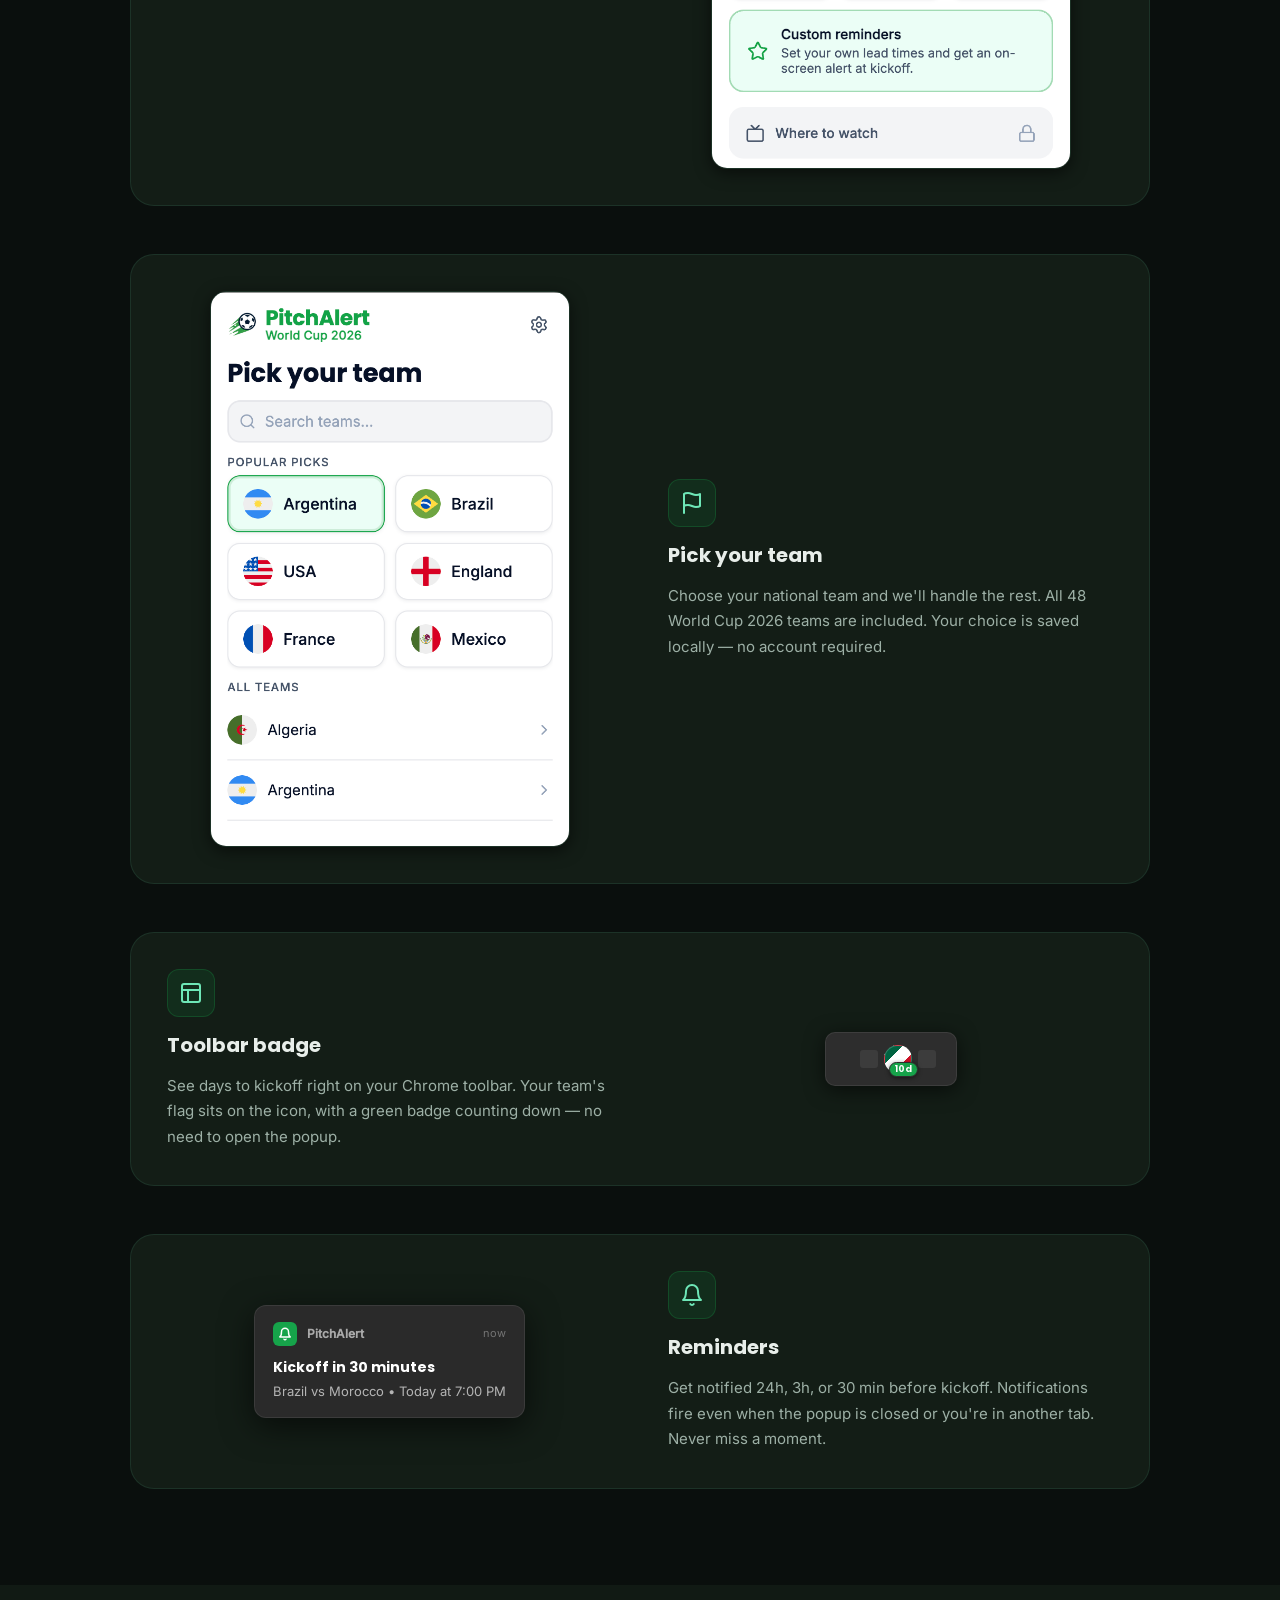
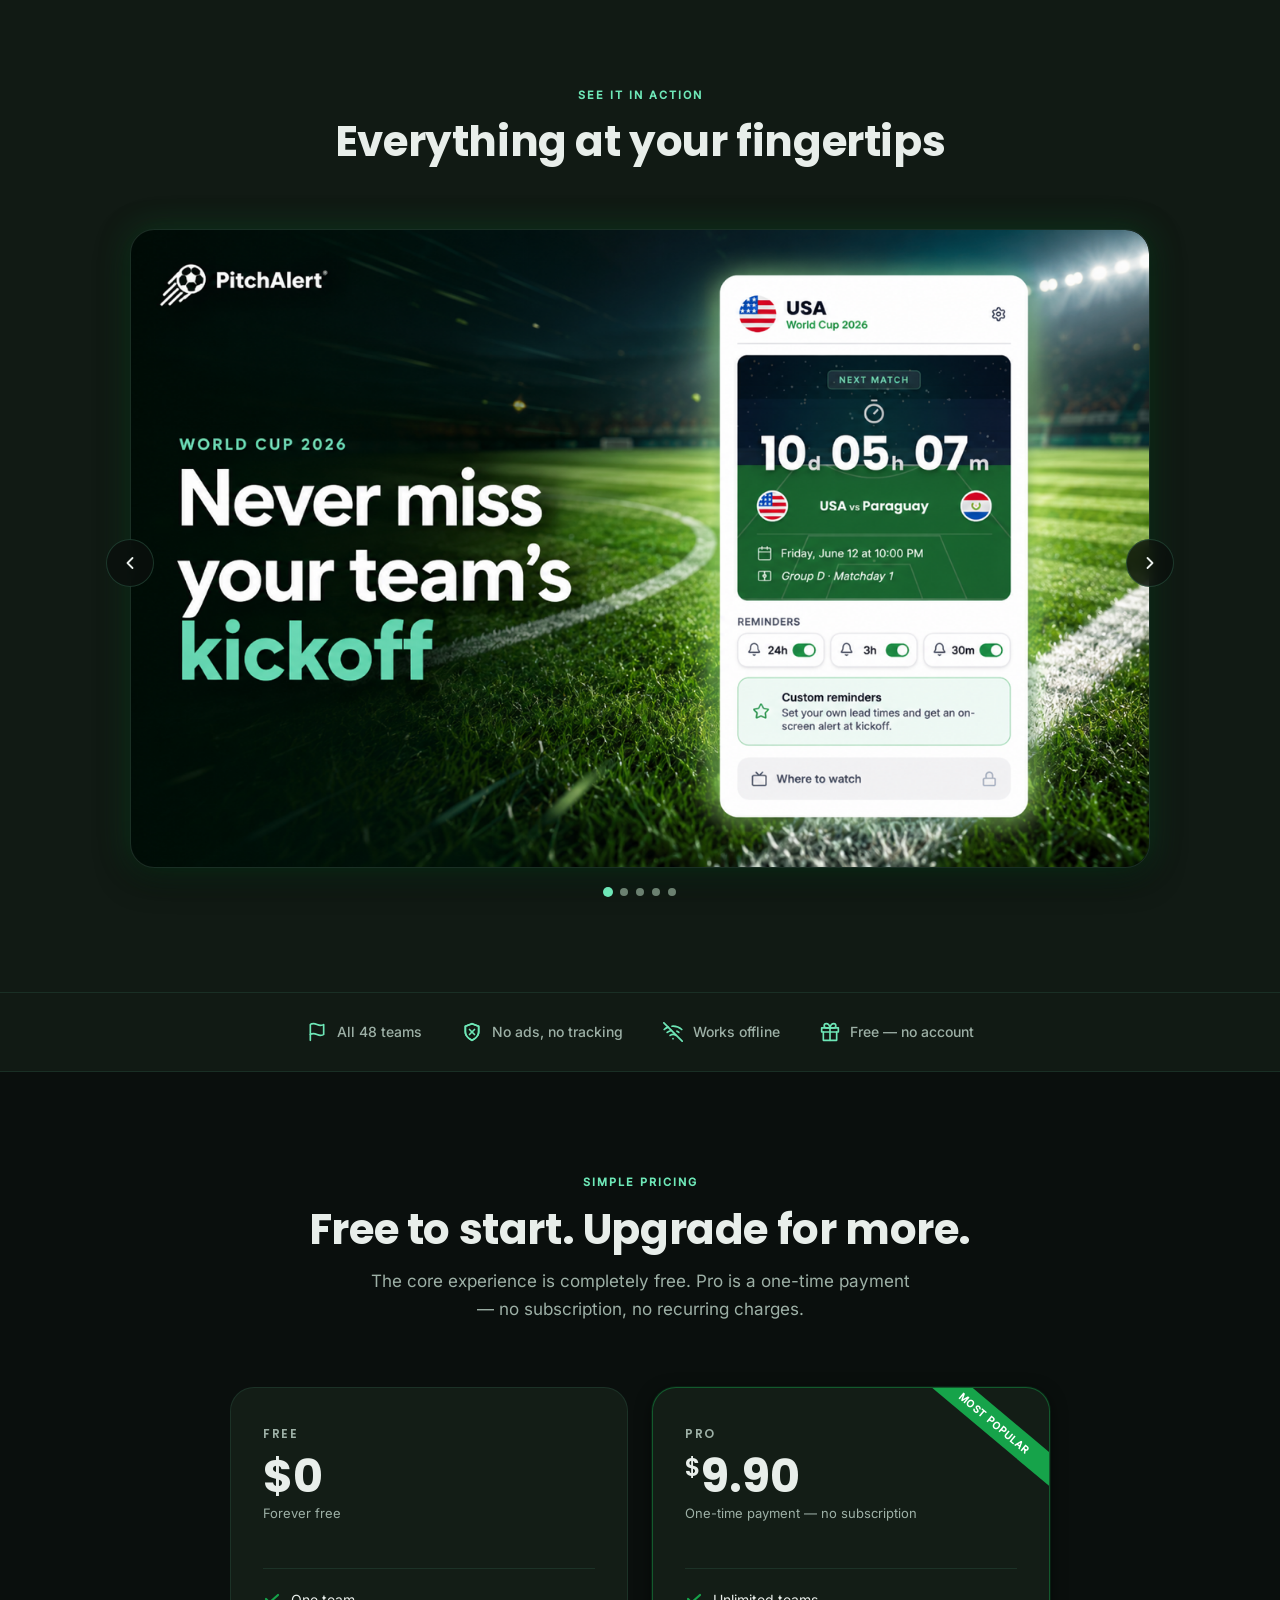
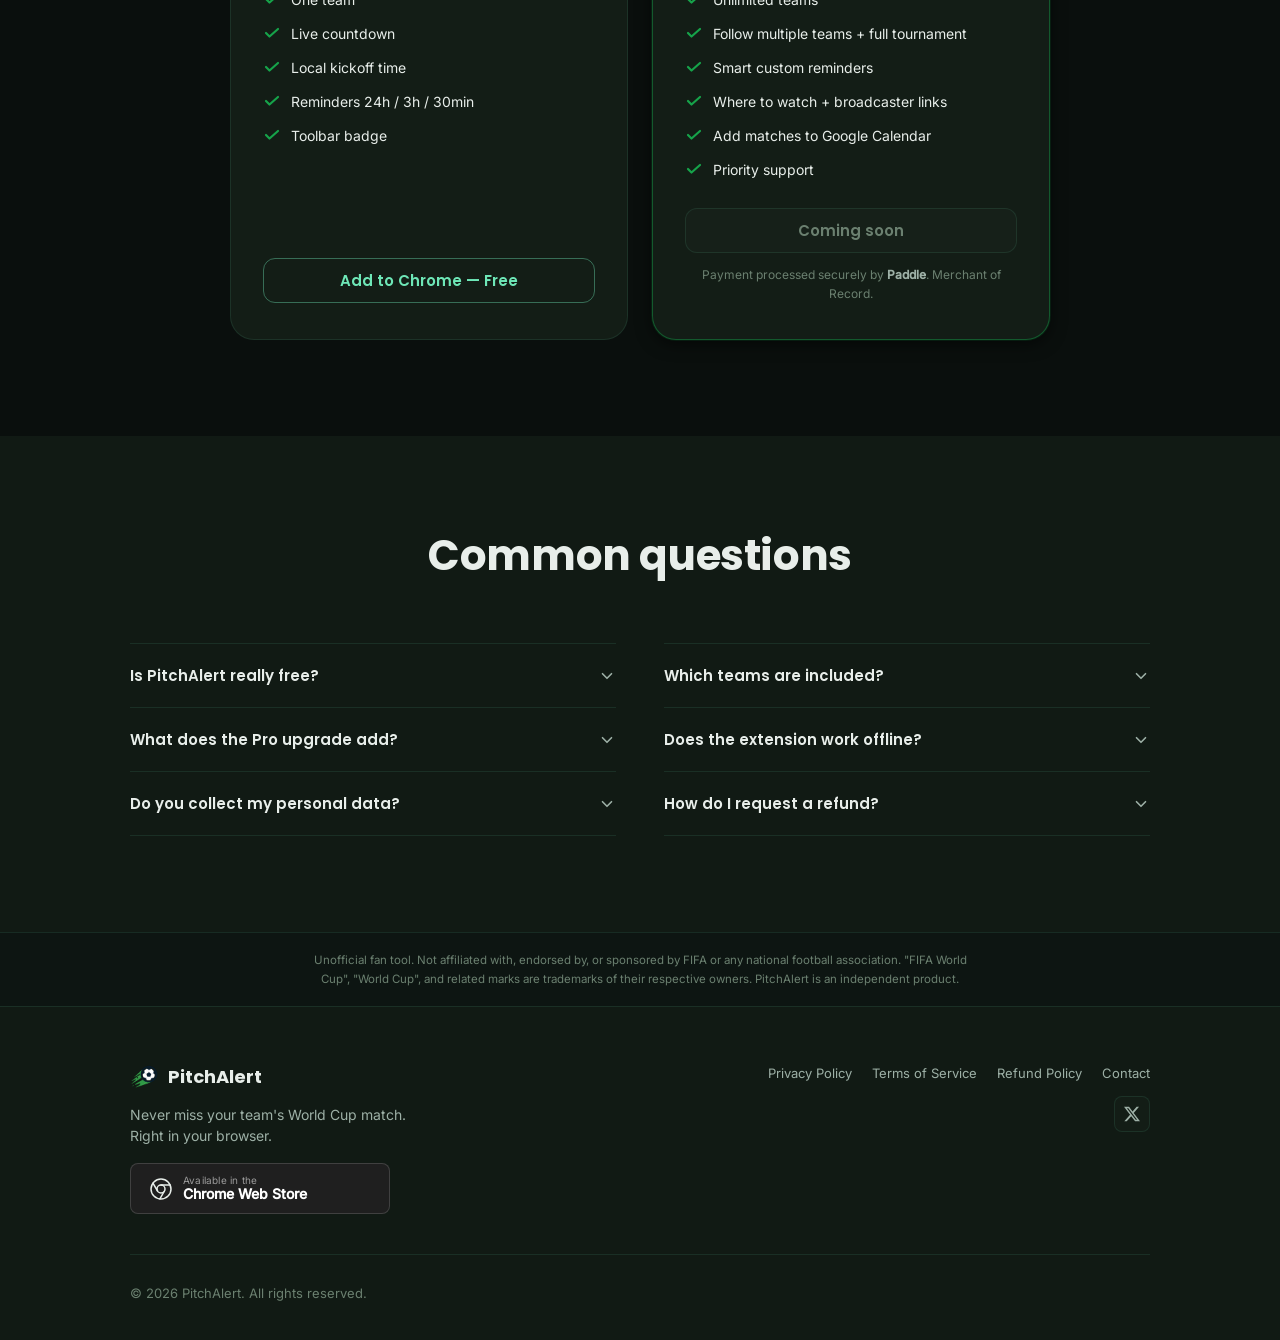
==== commit 25602c8e: "Dark redesign + real stadium bg & optimized hero image" ====
--- a/index.html
+++ b/index.html
@@ -11,7 +11,7 @@
 <body>
 
   <!-- =====================================================================
-       NAV
+       NAV — fixed, transparent over hero, solidifies on scroll (nav.js)
   ====================================================================== -->
   <header>
     <nav class="site-nav" aria-label="Main navigation">
@@ -28,8 +28,13 @@
           <li><a href="#faq">FAQ</a></li>
         </ul>
 
-        <a href="#" class="btn btn-primary btn-sm nav-cta" rel="noopener">
-          Add to Chrome — Free
+        <a
+          href="https://chromewebstore.google.com/detail/bgmcmmhmpmnfkdcknpfgkmeljocdfhgc"
+          class="btn btn-primary btn-sm nav-cta"
+          rel="noopener noreferrer"
+          target="_blank"
+        >
+          Add to Chrome &mdash; Free
         </a>
 
       </div>
@@ -39,37 +44,70 @@
   <main>
 
     <!-- ==================================================================
-         HERO
+         HERO — stadium bg (see --stadium-bg in style.css to swap photo)
     =================================================================== -->
     <section class="hero" aria-labelledby="hero-heading">
       <div class="container hero-inner">
 
         <!-- Copy side -->
         <div class="hero-copy">
-          <div class="hero-eyebrow" aria-hidden="true">
+
+          <div class="hero-eyebrow" aria-label="World Cup 2026">
             <!-- Football icon -->
-            <svg width="14" height="14" viewBox="0 0 24 24" fill="none" stroke="currentColor" stroke-width="2" stroke-linecap="round" stroke-linejoin="round" aria-hidden="true"><circle cx="12" cy="12" r="10"/><path d="M12 2a15.3 15.3 0 0 1 4 10 15.3 15.3 0 0 1-4 10 15.3 15.3 0 0 1-4-10 15.3 15.3 0 0 1 4-10z"/><path d="M2 12h20"/></svg>
+            <svg width="14" height="14" viewBox="0 0 24 24" fill="none" stroke="currentColor"
+                 stroke-width="2" stroke-linecap="round" stroke-linejoin="round" aria-hidden="true">
+              <circle cx="12" cy="12" r="10"/>
+              <path d="M12 2a15.3 15.3 0 0 1 4 10 15.3 15.3 0 0 1-4 10 15.3 15.3 0 0 1-4-10 15.3 15.3 0 0 1 4-10z"/>
+              <path d="M2 12h20"/>
+            </svg>
             World Cup 2026
           </div>
 
           <h1 class="hero-title" id="hero-heading">
-            Never miss your<br>
-            team's <em>World Cup</em><br>
-            2026 match
+            Never miss your team's<br>
+            <em>World Cup</em> match
           </h1>
 
           <p class="hero-sub">
-            Live countdown, local kickoff time, and reminders 24 h, 3 h &amp; 30 min before the whistle — right in your Chrome toolbar, while you work.
+            Live countdown. Local kickoff time. Browser reminders.
           </p>
 
+          <!-- 3 mini-feature pills -->
+          <div class="hero-mini-features" role="list" aria-label="Key features">
+            <span class="hero-mini-feat" role="listitem">
+              <!-- Timer icon -->
+              <svg viewBox="0 0 24 24" aria-hidden="true"><circle cx="12" cy="12" r="9"/><polyline points="12 7 12 12 15 15"/></svg>
+              Live countdown
+            </span>
+            <span class="hero-mini-feat" role="listitem">
+              <!-- Clock icon -->
+              <svg viewBox="0 0 24 24" aria-hidden="true"><circle cx="12" cy="12" r="10"/><polyline points="12 6 12 12 16 14"/></svg>
+              Local time
+            </span>
+            <span class="hero-mini-feat" role="listitem">
+              <!-- Bell icon -->
+              <svg viewBox="0 0 24 24" aria-hidden="true"><path d="M18 8A6 6 0 0 0 6 8c0 7-3 9-3 9h18s-3-2-3-9"/><path d="M13.73 21a2 2 0 0 1-3.46 0"/></svg>
+              Smart reminders
+            </span>
+          </div>
+
           <div class="hero-actions">
-            <a href="#" class="btn btn-primary" rel="noopener">
+            <a
+              href="https://chromewebstore.google.com/detail/bgmcmmhmpmnfkdcknpfgkmeljocdfhgc"
+              class="btn btn-primary"
+              rel="noopener noreferrer"
+              target="_blank"
+            >
               <!-- Chrome icon -->
-              <svg width="18" height="18" viewBox="0 0 24 24" fill="none" stroke="currentColor" stroke-width="2" stroke-linecap="round" stroke-linejoin="round" aria-hidden="true"><circle cx="12" cy="12" r="10"/><circle cx="12" cy="12" r="4"/><line x1="21.17" y1="8" x2="12" y2="8"/><line x1="3.95" y1="6.06" x2="8.54" y2="14"/><line x1="10.88" y1="21.94" x2="15.46" y2="14"/></svg>
-              Add to Chrome — Free
-            </a>
-            <a href="#" class="btn btn-ghost" rel="noopener">
-              Get Pro — $9.90
+              <svg width="18" height="18" viewBox="0 0 24 24" fill="none" stroke="currentColor"
+                   stroke-width="2" stroke-linecap="round" stroke-linejoin="round" aria-hidden="true">
+                <circle cx="12" cy="12" r="10"/>
+                <circle cx="12" cy="12" r="4"/>
+                <line x1="21.17" y1="8" x2="12" y2="8"/>
+                <line x1="3.95" y1="6.06" x2="8.54" y2="14"/>
+                <line x1="10.88" y1="21.94" x2="15.46" y2="14"/>
+              </svg>
+              Add to Chrome &mdash; Free
             </a>
           </div>
 
@@ -80,117 +118,239 @@
             <span class="hero-proof-dot" aria-hidden="true"></span>
             <span>No ads, no tracking</span>
           </p>
-        </div>
-
-        <!-- Visual side -->
-        <div class="hero-visual">
-          <img
-            src="assets/screenshots/1.png"
-            alt="PitchAlert extension showing a countdown to the USA vs Paraguay match with live timer and reminder toggles"
-            class="hero-screenshot"
-            width="540"
-            height="338"
-            loading="eager"
-          >
+
+        </div>
+
+        <!-- Visual side — 3D-tilted popup screenshot -->
+        <div class="hero-visual" aria-hidden="true">
+          <div class="hero-screenshot-wrap">
+            <img
+              src="assets/screenshots/hero.webp"
+              alt="PitchAlert extension popup showing a countdown to the Brazil match with live timer and reminder toggles"
+              class="hero-screenshot"
+              width="400"
+              height="577"
+              loading="eager"
+            >
+          </div>
         </div>
 
       </div>
     </section>
 
     <!-- ==================================================================
-         FEATURES
+         FEATURES — 4 alternating feature rows
     =================================================================== -->
-    <section class="section" id="features" aria-labelledby="features-heading">
+    <section class="section section-dark" id="features" aria-labelledby="features-heading">
       <div class="container">
 
         <div class="section-header">
-          <span class="section-label">What you get — free</span>
-          <h2 class="section-title" id="features-heading">Everything you need to stay on top of every match</h2>
-          <p class="section-sub">Install, pick your team, done. PitchAlert handles the rest — no account, no setup, no ads.</p>
-        </div>
-
-        <ul class="features-grid" role="list">
-
-          <li class="feature-card">
-            <div class="feature-icon" aria-hidden="true">
-              <!-- Flag icon -->
-              <svg viewBox="0 0 24 24"><path d="M4 15s1-1 4-1 5 2 8 2 4-1 4-1V3s-1 1-4 1-5-2-8-2-4 1-4 1z"/><line x1="4" y1="22" x2="4" y2="15"/></svg>
-            </div>
-            <h3 class="feature-title">All 48 teams</h3>
-            <p class="feature-desc">Pick any of the 48 teams competing in the FIFA World Cup 2026. Your choice is saved locally and syncs across your Chrome profile.</p>
+          <span class="section-label">Everything you need</span>
+          <h2 class="section-title" id="features-heading">Stay on top of every match</h2>
+          <p class="section-sub">Designed for fans. Built for your browser.</p>
+        </div>
+
+        <div class="features-rows">
+
+          <!-- Row 1 — Live countdown -->
+          <div class="feature-row">
+            <div class="feature-row-copy">
+              <div class="feature-row-icon" aria-hidden="true">
+                <svg viewBox="0 0 24 24"><circle cx="12" cy="12" r="9"/><polyline points="12 7 12 12 15 15"/></svg>
+              </div>
+              <h3 class="feature-row-title">Live countdown</h3>
+              <p class="feature-row-desc">See the exact time remaining until kickoff, updated in real time. Days, hours, minutes, seconds — always right in your toolbar.</p>
+            </div>
+            <div class="feature-row-visual">
+              <img
+                src="assets/screenshots/feat-countdown.png"
+                alt="PitchAlert countdown screen showing live timer to the next USA match"
+                loading="lazy"
+                width="360"
+              >
+            </div>
+          </div>
+
+          <!-- Row 2 — Pick your team -->
+          <div class="feature-row">
+            <div class="feature-row-copy">
+              <div class="feature-row-icon" aria-hidden="true">
+                <!-- Flag icon -->
+                <svg viewBox="0 0 24 24"><path d="M4 15s1-1 4-1 5 2 8 2 4-1 4-1V3s-1 1-4 1-5-2-8-2-4 1-4 1z"/><line x1="4" y1="22" x2="4" y2="15"/></svg>
+              </div>
+              <h3 class="feature-row-title">Pick your team</h3>
+              <p class="feature-row-desc">Choose your national team and we'll handle the rest. All 48 World Cup 2026 teams are included. Your choice is saved locally — no account required.</p>
+            </div>
+            <div class="feature-row-visual">
+              <img
+                src="assets/screenshots/feat-picker.png"
+                alt="PitchAlert team picker screen showing all 48 World Cup teams"
+                loading="lazy"
+                width="360"
+              >
+            </div>
+          </div>
+
+          <!-- Row 3 — Toolbar badge (CSS mock visual) -->
+          <div class="feature-row">
+            <div class="feature-row-copy">
+              <div class="feature-row-icon" aria-hidden="true">
+                <!-- Browser/toolbar icon -->
+                <svg viewBox="0 0 24 24"><rect x="3" y="3" width="18" height="18" rx="2" ry="2"/><line x1="3" y1="9" x2="21" y2="9"/><line x1="9" y1="21" x2="9" y2="9"/></svg>
+              </div>
+              <h3 class="feature-row-title">Toolbar badge</h3>
+              <p class="feature-row-desc">See days to kickoff right on your Chrome toolbar. Your team's flag sits on the icon, with a green badge counting down — no need to open the popup.</p>
+            </div>
+            <div class="feature-row-visual" aria-hidden="true">
+              <!-- CSS mock of Chrome toolbar with flag + badge -->
+              <div class="toolbar-mock" role="img" aria-label="Chrome toolbar showing PitchAlert icon with a 10-day countdown badge">
+                <!-- Fake URL bar -->
+                <div class="toolbar-mock-bar"></div>
+                <!-- Toolbar icons area -->
+                <div class="toolbar-mock-actions">
+                  <!-- Fake extension button (other) -->
+                  <div class="toolbar-mock-btn"></div>
+                  <!-- PitchAlert icon with badge -->
+                  <div class="toolbar-mock-ext">
+                    <div class="toolbar-mock-ext-flag" aria-hidden="true"></div>
+                    <span class="toolbar-mock-badge">10d</span>
+                  </div>
+                  <!-- Another fake button -->
+                  <div class="toolbar-mock-btn"></div>
+                </div>
+              </div>
+            </div>
+          </div>
+
+          <!-- Row 4 — Reminders (CSS mock notification) -->
+          <div class="feature-row">
+            <div class="feature-row-copy">
+              <div class="feature-row-icon" aria-hidden="true">
+                <!-- Bell icon -->
+                <svg viewBox="0 0 24 24"><path d="M18 8A6 6 0 0 0 6 8c0 7-3 9-3 9h18s-3-2-3-9"/><path d="M13.73 21a2 2 0 0 1-3.46 0"/></svg>
+              </div>
+              <h3 class="feature-row-title">Reminders</h3>
+              <p class="feature-row-desc">Get notified 24h, 3h, or 30 min before kickoff. Notifications fire even when the popup is closed or you're in another tab. Never miss a moment.</p>
+            </div>
+            <div class="feature-row-visual" aria-hidden="true">
+              <!-- CSS Chrome notification card mock -->
+              <div class="notif-mock" role="img" aria-label="Chrome notification: Kickoff in 30 minutes — Brazil vs Morocco, Today at 7:00 PM">
+                <div class="notif-mock-header">
+                  <div class="notif-mock-icon">
+                    <!-- Bell icon inside notification -->
+                    <svg viewBox="0 0 24 24"><path d="M18 8A6 6 0 0 0 6 8c0 7-3 9-3 9h18s-3-2-3-9"/><path d="M13.73 21a2 2 0 0 1-3.46 0"/></svg>
+                  </div>
+                  <span class="notif-mock-app">PitchAlert</span>
+                  <span class="notif-mock-time">now</span>
+                </div>
+                <p class="notif-mock-title">Kickoff in 30 minutes</p>
+                <p class="notif-mock-body">Brazil vs Morocco &bull; Today at 7:00 PM</p>
+              </div>
+            </div>
+          </div>
+
+        </div>
+      </div>
+    </section>
+
+    <!-- ==================================================================
+         CAROUSEL — "See it in action"
+    =================================================================== -->
+    <section class="section section-alt" id="screenshots" aria-labelledby="carousel-heading">
+      <div class="container">
+
+        <div class="section-header">
+          <span class="section-label">See it in action</span>
+          <h2 class="section-title" id="carousel-heading">Everything at your fingertips</h2>
+        </div>
+
+        <div class="carousel-wrapper" role="region" aria-label="Extension screenshots carousel" tabindex="0">
+
+          <div class="carousel-track-outer">
+            <div class="carousel-track" aria-live="polite">
+              <div class="carousel-slide" aria-hidden="false">
+                <img src="assets/screenshots/carousel-1.png" alt="PitchAlert — main countdown screen showing the next match" loading="lazy" width="1280" height="800">
+              </div>
+              <div class="carousel-slide" aria-hidden="true">
+                <img src="assets/screenshots/carousel-2.png" alt="PitchAlert — team picker with all 48 World Cup teams" loading="lazy" width="1280" height="800">
+              </div>
+              <div class="carousel-slide" aria-hidden="true">
+                <img src="assets/screenshots/carousel-3.png" alt="PitchAlert — reminder settings screen" loading="lazy" width="1280" height="800">
+              </div>
+              <div class="carousel-slide" aria-hidden="true">
+                <img src="assets/screenshots/carousel-4.png" alt="PitchAlert — full match schedule view" loading="lazy" width="1280" height="800">
+              </div>
+              <div class="carousel-slide" aria-hidden="true">
+                <img src="assets/screenshots/carousel-5.png" alt="PitchAlert — share with friends screen" loading="lazy" width="1280" height="800">
+              </div>
+            </div>
+          </div>
+
+          <button class="carousel-btn carousel-btn-prev" aria-label="Previous screenshot">
+            <svg viewBox="0 0 24 24" aria-hidden="true"><polyline points="15 18 9 12 15 6"/></svg>
+          </button>
+          <button class="carousel-btn carousel-btn-next" aria-label="Next screenshot">
+            <svg viewBox="0 0 24 24" aria-hidden="true"><polyline points="9 18 15 12 9 6"/></svg>
+          </button>
+
+          <div class="carousel-dots" role="list" aria-label="Slide indicators">
+            <button class="carousel-dot active" role="listitem" aria-label="Slide 1" aria-current="true"></button>
+            <button class="carousel-dot" role="listitem" aria-label="Slide 2" aria-current="false"></button>
+            <button class="carousel-dot" role="listitem" aria-label="Slide 3" aria-current="false"></button>
+            <button class="carousel-dot" role="listitem" aria-label="Slide 4" aria-current="false"></button>
+            <button class="carousel-dot" role="listitem" aria-label="Slide 5" aria-current="false"></button>
+          </div>
+
+        </div>
+      </div>
+    </section>
+
+    <!-- ==================================================================
+         TRUST BAR
+    =================================================================== -->
+    <div class="trust-bar" role="region" aria-label="Key facts">
+      <div class="container">
+        <ul class="trust-items" role="list">
+
+          <li class="trust-item">
+            <!-- Flag icon -->
+            <svg viewBox="0 0 24 24" aria-hidden="true"><path d="M4 15s1-1 4-1 5 2 8 2 4-1 4-1V3s-1 1-4 1-5-2-8-2-4 1-4 1z"/><line x1="4" y1="22" x2="4" y2="15"/></svg>
+            All 48 teams
           </li>
 
-          <li class="feature-card">
-            <div class="feature-icon" aria-hidden="true">
-              <!-- Timer icon -->
-              <svg viewBox="0 0 24 24"><circle cx="12" cy="12" r="9"/><polyline points="12 7 12 12 15 15"/></svg>
-            </div>
-            <h3 class="feature-title">Live countdown</h3>
-            <p class="feature-desc">Days, hours, minutes, and seconds — a real-time countdown to your next match, always visible in the extension popup.</p>
+          <li class="trust-item">
+            <!-- Shield off / no tracking icon -->
+            <svg viewBox="0 0 24 24" aria-hidden="true"><path d="M12 22s8-4 8-10V5l-8-3-8 3v7c0 6 8 10 8 10z"/><line x1="9" y1="12" x2="15" y2="12" stroke-width="0" fill="none"/>
+              <path d="M12 22s8-4 8-10V5l-8-3-8 3v7c0 6 8 10 8 10z"/>
+              <line x1="9" y1="9" x2="15" y2="15"/><line x1="15" y1="9" x2="9" y2="15"/>
+            </svg>
+            No ads, no tracking
           </li>
 
-          <li class="feature-card">
-            <div class="feature-icon" aria-hidden="true">
-              <!-- Clock icon -->
-              <svg viewBox="0 0 24 24"><circle cx="12" cy="12" r="10"/><polyline points="12 6 12 12 16 14"/></svg>
-            </div>
-            <h3 class="feature-title">Local kickoff time</h3>
-            <p class="feature-desc">Kickoff time is automatically converted to your device's timezone. No mental math — just see when to tune in.</p>
+          <li class="trust-item">
+            <!-- Wifi-off icon -->
+            <svg viewBox="0 0 24 24" aria-hidden="true"><line x1="1" y1="1" x2="23" y2="23"/><path d="M16.72 11.06A10.94 10.94 0 0 1 19 12.55"/><path d="M5 12.55a10.94 10.94 0 0 1 5.17-2.39"/><path d="M10.71 5.05A16 16 0 0 1 22.56 9"/><path d="M1.42 9a15.91 15.91 0 0 1 4.7-2.88"/><path d="M8.53 16.11a6 6 0 0 1 6.95 0"/><line x1="12" y1="20" x2="12.01" y2="20"/></svg>
+            Works offline
           </li>
 
-          <li class="feature-card">
-            <div class="feature-icon" aria-hidden="true">
-              <!-- Bell icon -->
-              <svg viewBox="0 0 24 24"><path d="M18 8A6 6 0 0 0 6 8c0 7-3 9-3 9h18s-3-2-3-9"/><path d="M13.73 21a2 2 0 0 1-3.46 0"/></svg>
-            </div>
-            <h3 class="feature-title">Reminders 24 h / 3 h / 30 min</h3>
-            <p class="feature-desc">Chrome notifications fire at 24 hours, 3 hours, and 30 minutes before kickoff — even when you're in another tab or minimised.</p>
+          <li class="trust-item">
+            <!-- Tag / free icon -->
+            <svg viewBox="0 0 24 24" aria-hidden="true"><polyline points="20 12 20 22 4 22 4 12"/><rect x="2" y="7" width="20" height="5"/><line x1="12" y1="22" x2="12" y2="7"/><path d="M12 7H7.5a2.5 2.5 0 0 1 0-5C11 2 12 7 12 7z"/><path d="M12 7h4.5a2.5 2.5 0 0 0 0-5C13 2 12 7 12 7z"/></svg>
+            Free &mdash; no account
           </li>
 
-          <li class="feature-card">
-            <div class="feature-icon" aria-hidden="true">
-              <!-- Toolbar badge icon -->
-              <svg viewBox="0 0 24 24"><rect x="3" y="3" width="18" height="18" rx="2" ry="2"/><line x1="3" y1="9" x2="21" y2="9"/><line x1="9" y1="21" x2="9" y2="9"/></svg>
-            </div>
-            <h3 class="feature-title">Toolbar badge</h3>
-            <p class="feature-desc">Your team's flag and a days-to-kickoff badge sit right on the Chrome toolbar icon so you know at a glance how much time is left.</p>
-          </li>
-
-          <li class="feature-card">
-            <div class="feature-icon" aria-hidden="true">
-              <!-- Share icon -->
-              <svg viewBox="0 0 24 24"><circle cx="18" cy="5" r="3"/><circle cx="6" cy="12" r="3"/><circle cx="18" cy="19" r="3"/><line x1="8.59" y1="13.51" x2="15.42" y2="17.49"/><line x1="15.41" y1="6.51" x2="8.59" y2="10.49"/></svg>
-            </div>
-            <h3 class="feature-title">Invite friends</h3>
-            <p class="feature-desc">Share PitchAlert with fellow fans in one click — via WhatsApp, X, Facebook, or email — directly from inside the extension.</p>
-          </li>
-
         </ul>
-
-        <!-- Screenshots strip -->
-        <ul class="screenshots-strip" role="list" aria-label="Extension screenshots">
-          <li class="screenshot-item">
-            <img src="assets/screenshots/1.png" alt="PitchAlert main screen — countdown to the next match with local kickoff time" loading="lazy" width="1280" height="800">
-          </li>
-          <li class="screenshot-item">
-            <img src="assets/screenshots/2.png" alt="Team picker — all 48 World Cup 2026 teams with popular picks highlighted" loading="lazy" width="1280" height="800">
-          </li>
-          <li class="screenshot-item">
-            <img src="assets/screenshots/4.png" alt="Reminders screen — 24h, 3h and 30min reminder toggles with custom reminder option" loading="lazy" width="1280" height="800">
-          </li>
-        </ul>
-
-      </div>
-    </section>
+      </div>
+    </div>
 
     <!-- ==================================================================
          PRICING
     =================================================================== -->
-    <section class="section section-alt" id="pricing" aria-labelledby="pricing-heading">
+    <section class="section section-dark" id="pricing" aria-labelledby="pricing-heading">
       <div class="container">
 
         <div class="section-header">
-          <span class="section-label">Pricing</span>
+          <span class="section-label">Simple pricing</span>
           <h2 class="section-title" id="pricing-heading">Free to start. Upgrade for more.</h2>
           <p class="section-sub">The core experience is completely free. Pro is a one-time payment — no subscription, no recurring charges.</p>
         </div>
@@ -200,7 +360,7 @@
           <!-- Free -->
           <div class="pricing-card">
             <p class="pricing-plan-name">Free</p>
-            <div class="pricing-price">
+            <div class="pricing-price" aria-label="$0">
               $<span>0</span>
             </div>
             <p class="pricing-price-note">Forever free</p>
@@ -209,75 +369,125 @@
 
             <ul class="pricing-features" role="list">
               <li class="pricing-feature">
-                <svg class="pricing-feature-icon pricing-feature-icon--check" viewBox="0 0 18 18" fill="none" stroke="currentColor" stroke-width="2.2" stroke-linecap="round" stroke-linejoin="round" aria-hidden="true"><polyline points="3 9 6.5 12.5 15 5"/></svg>
-                Follow one national team
-              </li>
-              <li class="pricing-feature">
-                <svg class="pricing-feature-icon pricing-feature-icon--check" viewBox="0 0 18 18" fill="none" stroke="currentColor" stroke-width="2.2" stroke-linecap="round" stroke-linejoin="round" aria-hidden="true"><polyline points="3 9 6.5 12.5 15 5"/></svg>
-                Live match countdown
-              </li>
-              <li class="pricing-feature">
-                <svg class="pricing-feature-icon pricing-feature-icon--check" viewBox="0 0 18 18" fill="none" stroke="currentColor" stroke-width="2.2" stroke-linecap="round" stroke-linejoin="round" aria-hidden="true"><polyline points="3 9 6.5 12.5 15 5"/></svg>
+                <svg class="pricing-feature-icon pricing-feature-icon--check" viewBox="0 0 18 18"
+                     fill="none" stroke="currentColor" stroke-width="2.2"
+                     stroke-linecap="round" stroke-linejoin="round" aria-hidden="true">
+                  <polyline points="3 9 6.5 12.5 15 5"/>
+                </svg>
+                One team
+              </li>
+              <li class="pricing-feature">
+                <svg class="pricing-feature-icon pricing-feature-icon--check" viewBox="0 0 18 18"
+                     fill="none" stroke="currentColor" stroke-width="2.2"
+                     stroke-linecap="round" stroke-linejoin="round" aria-hidden="true">
+                  <polyline points="3 9 6.5 12.5 15 5"/>
+                </svg>
+                Live countdown
+              </li>
+              <li class="pricing-feature">
+                <svg class="pricing-feature-icon pricing-feature-icon--check" viewBox="0 0 18 18"
+                     fill="none" stroke="currentColor" stroke-width="2.2"
+                     stroke-linecap="round" stroke-linejoin="round" aria-hidden="true">
+                  <polyline points="3 9 6.5 12.5 15 5"/>
+                </svg>
                 Local kickoff time
               </li>
               <li class="pricing-feature">
-                <svg class="pricing-feature-icon pricing-feature-icon--check" viewBox="0 0 18 18" fill="none" stroke="currentColor" stroke-width="2.2" stroke-linecap="round" stroke-linejoin="round" aria-hidden="true"><polyline points="3 9 6.5 12.5 15 5"/></svg>
-                Reminders 24 h / 3 h / 30 min
-              </li>
-              <li class="pricing-feature">
-                <svg class="pricing-feature-icon pricing-feature-icon--check" viewBox="0 0 18 18" fill="none" stroke="currentColor" stroke-width="2.2" stroke-linecap="round" stroke-linejoin="round" aria-hidden="true"><polyline points="3 9 6.5 12.5 15 5"/></svg>
-                Team flag on toolbar
-              </li>
-              <li class="pricing-feature">
-                <svg class="pricing-feature-icon pricing-feature-icon--check" viewBox="0 0 18 18" fill="none" stroke="currentColor" stroke-width="2.2" stroke-linecap="round" stroke-linejoin="round" aria-hidden="true"><polyline points="3 9 6.5 12.5 15 5"/></svg>
-                Invite friends
+                <svg class="pricing-feature-icon pricing-feature-icon--check" viewBox="0 0 18 18"
+                     fill="none" stroke="currentColor" stroke-width="2.2"
+                     stroke-linecap="round" stroke-linejoin="round" aria-hidden="true">
+                  <polyline points="3 9 6.5 12.5 15 5"/>
+                </svg>
+                Reminders 24h / 3h / 30min
+              </li>
+              <li class="pricing-feature">
+                <svg class="pricing-feature-icon pricing-feature-icon--check" viewBox="0 0 18 18"
+                     fill="none" stroke="currentColor" stroke-width="2.2"
+                     stroke-linecap="round" stroke-linejoin="round" aria-hidden="true">
+                  <polyline points="3 9 6.5 12.5 15 5"/>
+                </svg>
+                Toolbar badge
               </li>
             </ul>
 
-            <a href="#" class="btn btn-outline" rel="noopener">
-              Add to Chrome — Free
+            <a
+              href="https://chromewebstore.google.com/detail/bgmcmmhmpmnfkdcknpfgkmeljocdfhgc"
+              class="btn btn-outline"
+              rel="noopener noreferrer"
+              target="_blank"
+            >
+              Add to Chrome &mdash; Free
             </a>
           </div>
 
           <!-- Pro -->
           <div class="pricing-card pricing-card--pro">
-            <div class="pricing-badge" aria-label="Best value">Best value</div>
+            <div class="pricing-badge" aria-label="Most popular">MOST POPULAR</div>
             <p class="pricing-plan-name">Pro</p>
-            <div class="pricing-price">
+            <div class="pricing-price" aria-label="$9.90">
               <sup>$</sup>9.90
             </div>
-            <p class="pricing-price-note">One-time payment — no subscription</p>
+            <p class="pricing-price-note">One-time payment &mdash; no subscription</p>
 
             <hr class="pricing-divider" aria-hidden="true">
 
             <ul class="pricing-features" role="list">
               <li class="pricing-feature">
-                <svg class="pricing-feature-icon pricing-feature-icon--check" viewBox="0 0 18 18" fill="none" stroke="currentColor" stroke-width="2.2" stroke-linecap="round" stroke-linejoin="round" aria-hidden="true"><polyline points="3 9 6.5 12.5 15 5"/></svg>
-                <span>Everything in Free, plus:</span>
-              </li>
-              <li class="pricing-feature">
-                <svg class="pricing-feature-icon pricing-feature-icon--check" viewBox="0 0 18 18" fill="none" stroke="currentColor" stroke-width="2.2" stroke-linecap="round" stroke-linejoin="round" aria-hidden="true"><polyline points="3 9 6.5 12.5 15 5"/></svg>
-                Follow multiple teams + full-tournament dashboard
-              </li>
-              <li class="pricing-feature">
-                <svg class="pricing-feature-icon pricing-feature-icon--check" viewBox="0 0 18 18" fill="none" stroke="currentColor" stroke-width="2.2" stroke-linecap="round" stroke-linejoin="round" aria-hidden="true"><polyline points="3 9 6.5 12.5 15 5"/></svg>
-                Smart custom reminders + on-screen kickoff alert
-              </li>
-              <li class="pricing-feature">
-                <svg class="pricing-feature-icon pricing-feature-icon--check" viewBox="0 0 18 18" fill="none" stroke="currentColor" stroke-width="2.2" stroke-linecap="round" stroke-linejoin="round" aria-hidden="true"><polyline points="3 9 6.5 12.5 15 5"/></svg>
-                Where-to-watch broadcaster links by country
-              </li>
-              <li class="pricing-feature">
-                <svg class="pricing-feature-icon pricing-feature-icon--check" viewBox="0 0 18 18" fill="none" stroke="currentColor" stroke-width="2.2" stroke-linecap="round" stroke-linejoin="round" aria-hidden="true"><polyline points="3 9 6.5 12.5 15 5"/></svg>
-                Add matches to Google Calendar or download .ics
+                <svg class="pricing-feature-icon pricing-feature-icon--check" viewBox="0 0 18 18"
+                     fill="none" stroke="currentColor" stroke-width="2.2"
+                     stroke-linecap="round" stroke-linejoin="round" aria-hidden="true">
+                  <polyline points="3 9 6.5 12.5 15 5"/>
+                </svg>
+                Unlimited teams
+              </li>
+              <li class="pricing-feature">
+                <svg class="pricing-feature-icon pricing-feature-icon--check" viewBox="0 0 18 18"
+                     fill="none" stroke="currentColor" stroke-width="2.2"
+                     stroke-linecap="round" stroke-linejoin="round" aria-hidden="true">
+                  <polyline points="3 9 6.5 12.5 15 5"/>
+                </svg>
+                Follow multiple teams + full tournament
+              </li>
+              <li class="pricing-feature">
+                <svg class="pricing-feature-icon pricing-feature-icon--check" viewBox="0 0 18 18"
+                     fill="none" stroke="currentColor" stroke-width="2.2"
+                     stroke-linecap="round" stroke-linejoin="round" aria-hidden="true">
+                  <polyline points="3 9 6.5 12.5 15 5"/>
+                </svg>
+                Smart custom reminders
+              </li>
+              <li class="pricing-feature">
+                <svg class="pricing-feature-icon pricing-feature-icon--check" viewBox="0 0 18 18"
+                     fill="none" stroke="currentColor" stroke-width="2.2"
+                     stroke-linecap="round" stroke-linejoin="round" aria-hidden="true">
+                  <polyline points="3 9 6.5 12.5 15 5"/>
+                </svg>
+                Where to watch + broadcaster links
+              </li>
+              <li class="pricing-feature">
+                <svg class="pricing-feature-icon pricing-feature-icon--check" viewBox="0 0 18 18"
+                     fill="none" stroke="currentColor" stroke-width="2.2"
+                     stroke-linecap="round" stroke-linejoin="round" aria-hidden="true">
+                  <polyline points="3 9 6.5 12.5 15 5"/>
+                </svg>
+                Add matches to Google Calendar
+              </li>
+              <li class="pricing-feature">
+                <svg class="pricing-feature-icon pricing-feature-icon--check" viewBox="0 0 18 18"
+                     fill="none" stroke="currentColor" stroke-width="2.2"
+                     stroke-linecap="round" stroke-linejoin="round" aria-hidden="true">
+                  <polyline points="3 9 6.5 12.5 15 5"/>
+                </svg>
+                Priority support
               </li>
             </ul>
 
-            <a href="#" class="btn btn-primary" rel="noopener">
-              Get Pro — $9.90
-              <span class="pricing-coming-soon">Coming soon</span>
-            </a>
-            <p style="font-size:12px;color:var(--color-muted);margin-top:10px;text-align:center;">Payment processed securely by <strong>Paddle.com</strong>, Merchant of Record.</p>
+            <!-- Pro CTA — disabled until Paddle is live. href kept as comment for wiring later.
+                 __PADDLE_CHECKOUT_URL__ -->
+            <button class="btn btn-disabled" disabled aria-disabled="true">
+              Coming soon
+            </button>
+            <p class="pricing-note">Payment processed securely by <strong>Paddle</strong>. Merchant of Record.</p>
           </div>
 
         </div>
@@ -285,91 +495,122 @@
     </section>
 
     <!-- ==================================================================
-         FAQ
+         FAQ — two columns
     =================================================================== -->
-    <section class="section" id="faq" aria-labelledby="faq-heading">
+    <section class="section section-alt" id="faq" aria-labelledby="faq-heading">
       <div class="container">
 
         <div class="section-header">
-          <span class="section-label">FAQ</span>
           <h2 class="section-title" id="faq-heading">Common questions</h2>
         </div>
 
-        <ul class="faq-list" role="list">
-
-          <li class="faq-item">
-            <button class="faq-question" aria-expanded="false" aria-controls="faq-1-answer" id="faq-1-btn">
-              Is PitchAlert really free?
-              <svg class="faq-chevron" viewBox="0 0 24 24" fill="none" stroke="currentColor" stroke-width="2.2" stroke-linecap="round" stroke-linejoin="round" aria-hidden="true"><polyline points="6 9 12 15 18 9"/></svg>
-            </button>
-            <div class="faq-answer" id="faq-1-answer" role="region" aria-labelledby="faq-1-btn">
-              <div class="faq-answer-inner">
-                Yes — the core features (countdown, local kickoff time, 24 h / 3 h / 30 min reminders, and following one national team) are free forever with no account, no subscription, and no ads.
-              </div>
-            </div>
-          </li>
-
-          <li class="faq-item">
-            <button class="faq-question" aria-expanded="false" aria-controls="faq-2-answer" id="faq-2-btn">
-              What does the Pro upgrade add?
-              <svg class="faq-chevron" viewBox="0 0 24 24" fill="none" stroke="currentColor" stroke-width="2.2" stroke-linecap="round" stroke-linejoin="round" aria-hidden="true"><polyline points="6 9 12 15 18 9"/></svg>
-            </button>
-            <div class="faq-answer" id="faq-2-answer" role="region" aria-labelledby="faq-2-btn">
-              <div class="faq-answer-inner">
-                Pro is a one-time payment of $9.90 (no subscription). It unlocks: following multiple teams and a full-tournament dashboard, smart custom reminders and an on-screen kickoff alert, where-to-watch broadcaster links sorted by your country, and adding matches to Google Calendar or downloading an .ics file.
-              </div>
-            </div>
-          </li>
-
-          <li class="faq-item">
-            <button class="faq-question" aria-expanded="false" aria-controls="faq-3-answer" id="faq-3-btn">
-              Do you collect my personal data?
-              <svg class="faq-chevron" viewBox="0 0 24 24" fill="none" stroke="currentColor" stroke-width="2.2" stroke-linecap="round" stroke-linejoin="round" aria-hidden="true"><polyline points="6 9 12 15 18 9"/></svg>
-            </button>
-            <div class="faq-answer" id="faq-3-answer" role="region" aria-labelledby="faq-3-btn">
-              <div class="faq-answer-inner">
-                No. The free extension stores only your selected team and reminder preferences locally on your device using Chrome's built-in storage. Nothing is sent to any server, and there are no analytics or tracking. For paid users, a purchase identifier is shared with Paddle (our payment processor) solely to verify your purchase — Paddle handles all payment data under their own privacy policy.
-              </div>
-            </div>
-          </li>
-
-          <li class="faq-item">
-            <button class="faq-question" aria-expanded="false" aria-controls="faq-4-answer" id="faq-4-btn">
-              Which teams are included?
-              <svg class="faq-chevron" viewBox="0 0 24 24" fill="none" stroke="currentColor" stroke-width="2.2" stroke-linecap="round" stroke-linejoin="round" aria-hidden="true"><polyline points="6 9 12 15 18 9"/></svg>
-            </button>
-            <div class="faq-answer" id="faq-4-answer" role="region" aria-labelledby="faq-4-btn">
-              <div class="faq-answer-inner">
-                All 48 national teams competing in the 2026 FIFA World Cup, spanning six confederations — UEFA, CONMEBOL, CONCACAF, CAF, AFC, and OFC.
-              </div>
-            </div>
-          </li>
-
-          <li class="faq-item">
-            <button class="faq-question" aria-expanded="false" aria-controls="faq-5-answer" id="faq-5-btn">
-              Does the extension work offline?
-              <svg class="faq-chevron" viewBox="0 0 24 24" fill="none" stroke="currentColor" stroke-width="2.2" stroke-linecap="round" stroke-linejoin="round" aria-hidden="true"><polyline points="6 9 12 15 18 9"/></svg>
-            </button>
-            <div class="faq-answer" id="faq-5-answer" role="region" aria-labelledby="faq-5-btn">
-              <div class="faq-answer-inner">
-                Yes. The full match schedule for the 2026 World Cup is bundled inside the extension package. PitchAlert makes no network requests and works completely offline — reminders fire from your local Chrome alarm scheduler.
-              </div>
-            </div>
-          </li>
-
-          <li class="faq-item">
-            <button class="faq-question" aria-expanded="false" aria-controls="faq-6-answer" id="faq-6-btn">
-              How do I request a refund?
-              <svg class="faq-chevron" viewBox="0 0 24 24" fill="none" stroke="currentColor" stroke-width="2.2" stroke-linecap="round" stroke-linejoin="round" aria-hidden="true"><polyline points="6 9 12 15 18 9"/></svg>
-            </button>
-            <div class="faq-answer" id="faq-6-answer" role="region" aria-labelledby="faq-6-btn">
-              <div class="faq-answer-inner">
-                We honour a 14-day refund window for Pro purchases. Email us at <a href="mailto:masya.panas@gmail.com">masya.panas@gmail.com</a> with your order number and we will process the refund promptly. See the full <a href="refund.html">Refund Policy</a> for details.
-              </div>
-            </div>
-          </li>
-
-        </ul>
+        <div class="faq-cols">
+
+          <!-- Left column -->
+          <div class="faq-col">
+            <ul class="faq-list" role="list">
+
+              <li class="faq-item">
+                <button class="faq-question" aria-expanded="false" aria-controls="faq-1-answer" id="faq-1-btn">
+                  Is PitchAlert really free?
+                  <svg class="faq-chevron" viewBox="0 0 24 24" fill="none" stroke="currentColor"
+                       stroke-width="2.2" stroke-linecap="round" stroke-linejoin="round" aria-hidden="true">
+                    <polyline points="6 9 12 15 18 9"/>
+                  </svg>
+                </button>
+                <div class="faq-answer" id="faq-1-answer" role="region" aria-labelledby="faq-1-btn">
+                  <div class="faq-answer-inner">
+                    Yes. The core features — countdown, local kickoff time, 24h / 3h / 30min reminders, and following one national team — are free forever. No account, no subscription, no ads.
+                  </div>
+                </div>
+              </li>
+
+              <li class="faq-item">
+                <button class="faq-question" aria-expanded="false" aria-controls="faq-2-answer" id="faq-2-btn">
+                  What does the Pro upgrade add?
+                  <svg class="faq-chevron" viewBox="0 0 24 24" fill="none" stroke="currentColor"
+                       stroke-width="2.2" stroke-linecap="round" stroke-linejoin="round" aria-hidden="true">
+                    <polyline points="6 9 12 15 18 9"/>
+                  </svg>
+                </button>
+                <div class="faq-answer" id="faq-2-answer" role="region" aria-labelledby="faq-2-btn">
+                  <div class="faq-answer-inner">
+                    Pro is a one-time payment of $9.90 (no subscription). It unlocks: following multiple teams with a full-tournament view, smart custom reminders, where-to-watch broadcaster links by country, and adding matches to Google Calendar or downloading an .ics file.
+                  </div>
+                </div>
+              </li>
+
+              <li class="faq-item">
+                <button class="faq-question" aria-expanded="false" aria-controls="faq-3-answer" id="faq-3-btn">
+                  Do you collect my personal data?
+                  <svg class="faq-chevron" viewBox="0 0 24 24" fill="none" stroke="currentColor"
+                       stroke-width="2.2" stroke-linecap="round" stroke-linejoin="round" aria-hidden="true">
+                    <polyline points="6 9 12 15 18 9"/>
+                  </svg>
+                </button>
+                <div class="faq-answer" id="faq-3-answer" role="region" aria-labelledby="faq-3-btn">
+                  <div class="faq-answer-inner">
+                    No. PitchAlert stores only your selected team and reminder preferences locally on your device using Chrome's built-in storage. Nothing is sent to any server. No analytics, no tracking pixels, no third-party scripts — in the extension or on this website.
+                  </div>
+                </div>
+              </li>
+
+            </ul>
+          </div>
+
+          <!-- Right column -->
+          <div class="faq-col">
+            <ul class="faq-list" role="list">
+
+              <li class="faq-item">
+                <button class="faq-question" aria-expanded="false" aria-controls="faq-4-answer" id="faq-4-btn">
+                  Which teams are included?
+                  <svg class="faq-chevron" viewBox="0 0 24 24" fill="none" stroke="currentColor"
+                       stroke-width="2.2" stroke-linecap="round" stroke-linejoin="round" aria-hidden="true">
+                    <polyline points="6 9 12 15 18 9"/>
+                  </svg>
+                </button>
+                <div class="faq-answer" id="faq-4-answer" role="region" aria-labelledby="faq-4-btn">
+                  <div class="faq-answer-inner">
+                    All 48 national teams competing in the 2026 FIFA World Cup, spanning six confederations — UEFA, CONMEBOL, CONCACAF, CAF, AFC, and OFC. The full match schedule is bundled inside the extension.
+                  </div>
+                </div>
+              </li>
+
+              <li class="faq-item">
+                <button class="faq-question" aria-expanded="false" aria-controls="faq-5-answer" id="faq-5-btn">
+                  Does the extension work offline?
+                  <svg class="faq-chevron" viewBox="0 0 24 24" fill="none" stroke="currentColor"
+                       stroke-width="2.2" stroke-linecap="round" stroke-linejoin="round" aria-hidden="true">
+                    <polyline points="6 9 12 15 18 9"/>
+                  </svg>
+                </button>
+                <div class="faq-answer" id="faq-5-answer" role="region" aria-labelledby="faq-5-btn">
+                  <div class="faq-answer-inner">
+                    Yes. The complete World Cup 2026 schedule is bundled inside the extension package. PitchAlert makes no network requests and works fully offline — reminders fire from Chrome's local alarm scheduler.
+                  </div>
+                </div>
+              </li>
+
+              <li class="faq-item">
+                <button class="faq-question" aria-expanded="false" aria-controls="faq-6-answer" id="faq-6-btn">
+                  How do I request a refund?
+                  <svg class="faq-chevron" viewBox="0 0 24 24" fill="none" stroke="currentColor"
+                       stroke-width="2.2" stroke-linecap="round" stroke-linejoin="round" aria-hidden="true">
+                    <polyline points="6 9 12 15 18 9"/>
+                  </svg>
+                </button>
+                <div class="faq-answer" id="faq-6-answer" role="region" aria-labelledby="faq-6-btn">
+                  <div class="faq-answer-inner">
+                    We honour a 14-day refund window for Pro purchases. Email us at <a href="mailto:tgparm973@gmail.com">tgparm973@gmail.com</a> with your order number and we'll process the refund promptly. See the full <a href="refund.html">Refund Policy</a> for details.
+                  </div>
+                </div>
+              </li>
+
+            </ul>
+          </div>
+
+        </div>
       </div>
     </section>
 
@@ -387,27 +628,93 @@
   <!-- ==================================================================
        FOOTER
   =================================================================== -->
-  <footer class="site-footer">
-    <div class="container footer-inner">
-
-      <div>
-        <div class="footer-brand">
-          <img src="assets/logo/mark.png" alt="" class="footer-brand-mark" width="26" height="26">
-          <span class="footer-brand-name">PitchAlert</span>
-        </div>
-        <p class="footer-copy" style="margin-top:8px;">&copy; 2026 PitchAlert. All rights reserved.</p>
-      </div>
-
-      <nav class="footer-links" aria-label="Footer links">
-        <a href="privacy.html">Privacy Policy</a>
-        <a href="terms.html">Terms of Service</a>
-        <a href="refund.html">Refund Policy</a>
-        <a href="mailto:masya.panas@gmail.com">Contact</a>
-      </nav>
+  <footer class="site-footer" aria-label="Site footer">
+    <div class="container">
+
+      <div class="footer-top">
+
+        <!-- Brand + CWS badge -->
+        <div class="footer-brand-col">
+          <div class="footer-brand">
+            <img src="assets/logo/mark.png" alt="" class="footer-brand-mark" width="28" height="28">
+            <span class="footer-brand-name">PitchAlert</span>
+          </div>
+          <p class="footer-tagline">Never miss your team's World Cup match. Right in your browser.</p>
+
+          <!--
+            Chrome Web Store badge.
+            Using a styled text badge as the official Google PNG requires
+            a live network fetch (blocked in this build environment).
+            To swap to the official image badge later, replace the <a> block
+            below with:
+              <a href="https://chromewebstore.google.com/detail/bgmcmmhmpmnfkdcknpfgkmeljocdfhgc"
+                 target="_blank" rel="noopener noreferrer">
+                <img src="assets/chrome-badge.png"
+                     alt="Available in the Chrome Web Store"
+                     width="248" height="75">
+              </a>
+          -->
+          <a
+            href="https://chromewebstore.google.com/detail/bgmcmmhmpmnfkdcknpfgkmeljocdfhgc"
+            class="cws-badge"
+            target="_blank"
+            rel="noopener noreferrer"
+            aria-label="Available in the Chrome Web Store"
+          >
+            <!-- Chrome logo SVG (inline, no external fetch) -->
+            <svg class="cws-badge-chrome-icon" viewBox="0 0 24 24" fill="none"
+                 stroke="currentColor" stroke-width="1.5" stroke-linecap="round"
+                 stroke-linejoin="round" aria-hidden="true">
+              <circle cx="12" cy="12" r="10"/>
+              <circle cx="12" cy="12" r="4"/>
+              <line x1="21.17" y1="8" x2="12" y2="8"/>
+              <line x1="3.95" y1="6.06" x2="8.54" y2="14"/>
+              <line x1="10.88" y1="21.94" x2="15.46" y2="14"/>
+            </svg>
+            <span class="cws-badge-text">
+              <span class="cws-badge-text-top">Available in the</span>
+              <span class="cws-badge-text-bottom">Chrome Web Store</span>
+            </span>
+          </a>
+        </div>
+
+        <!-- Links + social -->
+        <div class="footer-links-col">
+          <nav class="footer-links" aria-label="Footer links">
+            <a href="privacy.html">Privacy Policy</a>
+            <a href="terms.html">Terms of Service</a>
+            <a href="refund.html">Refund Policy</a>
+            <a href="mailto:tgparm973@gmail.com">Contact</a>
+          </nav>
+
+          <!-- Social: X (Twitter) — Simple Icons inline SVG -->
+          <div class="footer-social" aria-label="Social links">
+            <a
+              href="https://x.com"
+              class="footer-social-link"
+              target="_blank"
+              rel="noopener noreferrer"
+              aria-label="PitchAlert on X (Twitter)"
+            >
+              <!-- X (formerly Twitter) icon — Simple Icons path -->
+              <svg viewBox="0 0 24 24" aria-hidden="true">
+                <path d="M18.901 1.153h3.68l-8.04 9.19L24 22.846h-7.406l-5.8-7.584-6.638 7.584H.474l8.6-9.83L0 1.154h7.594l5.243 6.932ZM17.61 20.644h2.039L6.486 3.24H4.298Z"/>
+              </svg>
+            </a>
+          </div>
+        </div>
+
+      </div>
+
+      <div class="footer-bottom">
+        <p class="footer-copy">&copy; 2026 PitchAlert. All rights reserved.</p>
+      </div>
 
     </div>
   </footer>
 
+  <script src="assets/js/nav.js"></script>
   <script src="assets/js/faq.js"></script>
+  <script src="assets/js/carousel.js"></script>
 </body>
 </html>
--- a/assets/css/style.css
+++ b/assets/css/style.css
@@ -1,11 +1,12 @@
 /*
  * PitchAlert Landing — style.css
- * Self-contained, no CDN. Mobile-first, responsive.
- * Brand: Poppins headings, Inter body, pitch-green palette.
+ * Dark, premium theme. Mobile-first, responsive.
+ * Brand: Poppins headings, Inter body, dark green palette.
+ * Self-contained — no CDN, no trackers.
  */
 
 /* -----------------------------------------------------------------------
-   Fonts (@font-face — self-hosted, copied from extension assets)
+   Fonts (@font-face — self-hosted)
 ----------------------------------------------------------------------- */
 
 @font-face {
@@ -41,38 +42,72 @@
 }
 
 /* -----------------------------------------------------------------------
-   CSS custom properties
+   CSS custom properties — dark premium palette
 ----------------------------------------------------------------------- */
 
 :root {
+  /* Brand greens */
   --color-green:        #16A34A;
   --color-green-deep:   #0F7A3A;
-  --color-navy:         #0F172A;
-  --color-slate:        #475569;
-  --color-mint:         #ECFDF5;
-  --color-mint-deep:    #d1fae5;
+  --color-green-glow:   rgba(22, 163, 74, 0.35);
   --color-mint-accent:  #6EE7B7;
-  --color-bg:           #ffffff;
-  --color-surface:      #F3F4F6;
-  --color-border:       #E5E7EB;
-  --color-text:         #0F172A;
-  --color-muted:        #475569;
-  --color-locked:       #94A3B8;
-
+
+  /* Dark backgrounds */
+  --color-bg:           #0A0F0D;
+  --color-bg-2:         #0D1512;
+  --color-surface:      #111A14;
+  --color-surface-2:    #162019;
+  --color-card:         #131D16;
+  --color-card-hover:   #192618;
+
+  /* Borders */
+  --color-border:       rgba(110, 231, 183, 0.10);
+  --color-border-mid:   rgba(110, 231, 183, 0.18);
+
+  /* Text */
+  --color-text:         #E8EEEA;
+  --color-text-muted:   #9DB0A6;
+  --color-text-dim:     #6B8070;
+
+  /* Legacy aliases kept for legal-page reuse */
+  --color-navy:         #0A0F0D;
+  --color-muted:        #9DB0A6;
+  --color-locked:       #6B8070;
+  --color-mint:         rgba(110, 231, 183, 0.08);
+  --color-mint-deep:    rgba(110, 231, 183, 0.15);
+
+  /* Fonts */
   --font-heading: 'Poppins', system-ui, -apple-system, sans-serif;
   --font-body:    'Inter',   system-ui, -apple-system, sans-serif;
 
-  --shadow-sm: 0 1px 3px rgba(15, 23, 42, 0.08);
-  --shadow-md: 0 4px 12px rgba(15, 23, 42, 0.12);
-  --shadow-lg: 0 8px 32px rgba(15, 23, 42, 0.14);
-
+  /* Shadows */
+  --shadow-sm:  0 1px 4px rgba(0, 0, 0, 0.45);
+  --shadow-md:  0 4px 16px rgba(0, 0, 0, 0.55);
+  --shadow-lg:  0 10px 40px rgba(0, 0, 0, 0.65);
+  --shadow-green: 0 0 32px rgba(22, 163, 74, 0.25), 0 8px 32px rgba(0, 0, 0, 0.60);
+
+  /* Radii */
   --radius-sm:  6px;
   --radius-md:  12px;
   --radius-lg:  16px;
   --radius-xl:  24px;
 
+  /* Layout */
   --max-w: 1100px;
   --section-gap: 96px;
+
+  /* ----------------------------------------------------------------
+     STADIUM BACKGROUND — swap to a real photo in ONE line:
+     Change the value of --stadium-bg from the gradient below to:
+       url('../stadium.jpg') center/cover no-repeat
+
+     The .hero-bg and other sections that use this variable will
+     automatically pick up the new image.
+  ---------------------------------------------------------------- */
+  /* Real stadium photo + dark overlay for text legibility, fading into the page bg. */
+  --stadium-bg:
+    linear-gradient(180deg, rgba(7, 11, 9, 0.55) 0%, rgba(7, 11, 9, 0.72) 55%, #0A0F0D 100%),
+    url('../stadium.jpg') center/cover no-repeat;
 }
 
 /* -----------------------------------------------------------------------
@@ -149,29 +184,42 @@
 .btn-primary {
   background: var(--color-green);
   color: #ffffff;
-  box-shadow: 0 2px 12px rgba(22, 163, 74, 0.30);
+  box-shadow: 0 2px 16px rgba(22, 163, 74, 0.40);
 }
 .btn-primary:hover {
   background: var(--color-green-deep);
-  box-shadow: 0 4px 18px rgba(22, 163, 74, 0.38);
-}
-
+  box-shadow: 0 4px 24px rgba(22, 163, 74, 0.50);
+}
+
+/* Outline variant — used on dark bg */
 .btn-outline {
   background: transparent;
-  color: var(--color-green);
-  border: 2px solid var(--color-green);
+  color: var(--color-mint-accent);
+  border: 1.5px solid rgba(110, 231, 183, 0.40);
 }
 .btn-outline:hover {
-  background: var(--color-mint);
-}
-
+  background: rgba(110, 231, 183, 0.08);
+  border-color: rgba(110, 231, 183, 0.65);
+}
+
+/* Ghost — used in nav on transparent bg */
 .btn-ghost {
-  background: rgba(255,255,255,0.12);
+  background: rgba(22, 163, 74, 0.15);
   color: #ffffff;
-  border: 1.5px solid rgba(255,255,255,0.30);
+  border: 1.5px solid rgba(22, 163, 74, 0.45);
 }
 .btn-ghost:hover {
-  background: rgba(255,255,255,0.22);
+  background: rgba(22, 163, 74, 0.28);
+}
+
+/* Disabled / coming-soon */
+.btn-disabled {
+  background: var(--color-surface-2);
+  color: var(--color-text-dim);
+  border: 1.5px solid var(--color-border);
+  cursor: default;
+  pointer-events: none;
+  box-shadow: none;
 }
 
 .btn-sm {
@@ -184,20 +232,30 @@
 ----------------------------------------------------------------------- */
 
 .site-nav {
-  position: sticky;
+  position: fixed;
   top: 0;
-  z-index: 100;
-  background: rgba(255,255,255,0.96);
-  backdrop-filter: blur(8px);
-  -webkit-backdrop-filter: blur(8px);
-  border-bottom: 1px solid var(--color-border);
+  left: 0;
+  right: 0;
+  z-index: 200;
+  /* Start transparent over hero */
+  background: transparent;
+  transition: background 0.28s, border-color 0.28s, backdrop-filter 0.28s;
+  border-bottom: 1px solid transparent;
+}
+
+/* JS adds .scrolled when page scrolled > 60px */
+.site-nav.scrolled {
+  background: rgba(10, 15, 13, 0.92);
+  backdrop-filter: blur(12px);
+  -webkit-backdrop-filter: blur(12px);
+  border-bottom-color: var(--color-border);
 }
 
 .nav-inner {
   display: flex;
   align-items: center;
   justify-content: space-between;
-  height: 64px;
+  height: 68px;
   gap: 24px;
 }
 
@@ -219,7 +277,7 @@
   font-family: var(--font-heading);
   font-size: 20px;
   font-weight: 700;
-  color: var(--color-green);
+  color: #ffffff;
   letter-spacing: -0.3px;
   line-height: 1;
 }
@@ -237,39 +295,32 @@
 .nav-links a {
   font-size: 14px;
   font-weight: 500;
-  color: var(--color-muted);
+  color: var(--color-text-muted);
   transition: color 0.14s;
 }
-.nav-links a:hover { color: var(--color-green); }
-
-.nav-cta {
-  flex-shrink: 0;
-}
-
-/* -----------------------------------------------------------------------
-   Hero
+.nav-links a:hover { color: var(--color-mint-accent); }
+
+.nav-cta { flex-shrink: 0; }
+
+/* -----------------------------------------------------------------------
+   Hero — stadium bg placeholder (see --stadium-bg comment above)
 ----------------------------------------------------------------------- */
 
 .hero {
-  background:
-    radial-gradient(ellipse at 60% 0%, rgba(22,163,74,0.22) 0%, transparent 60%),
-    radial-gradient(ellipse at 0% 100%, rgba(15,23,42,0.10) 0%, transparent 50%),
-    linear-gradient(160deg, #0a1f0f 0%, #143c20 40%, #0F172A 100%);
+  background: var(--stadium-bg);
   color: #ffffff;
-  padding: 80px 0 72px;
+  padding: 140px 0 96px;   /* top offset accounts for fixed nav (68px) + breathing room */
   overflow: hidden;
   position: relative;
 }
 
-/* Subtle pitch-line grid behind hero content */
-.hero::before {
+/* Vignette overlay — deepens edges, ensures text contrast */
+.hero::after {
   content: '';
   position: absolute;
   inset: 0;
-  background-image:
-    linear-gradient(rgba(255,255,255,0.04) 1px, transparent 1px),
-    linear-gradient(90deg, rgba(255,255,255,0.04) 1px, transparent 1px);
-  background-size: 60px 60px;
+  background:
+    radial-gradient(ellipse 100% 100% at 50% 100%, rgba(6, 12, 8, 0.70) 0%, transparent 60%);
   pointer-events: none;
 }
 
@@ -278,17 +329,18 @@
   z-index: 1;
   display: grid;
   grid-template-columns: 1fr;
-  gap: 48px;
+  gap: 56px;
   align-items: center;
 }
 
 @media (min-width: 900px) {
   .hero-inner {
     grid-template-columns: 1fr 1fr;
-    gap: 64px;
+    gap: 72px;
   }
 }
 
+/* Eyebrow pill */
 .hero-eyebrow {
   display: inline-flex;
   align-items: center;
@@ -296,225 +348,550 @@
   font-size: 12px;
   font-weight: 600;
   text-transform: uppercase;
-  letter-spacing: 1.2px;
+  letter-spacing: 1.4px;
   color: var(--color-mint-accent);
-  background: rgba(110, 231, 183, 0.12);
-  border: 1px solid rgba(110, 231, 183, 0.28);
+  background: rgba(110, 231, 183, 0.10);
+  border: 1px solid rgba(110, 231, 183, 0.30);
   border-radius: 999px;
-  padding: 6px 14px;
-  margin-bottom: 20px;
+  padding: 6px 16px;
+  margin-bottom: 24px;
 }
 
 .hero-title {
   font-family: var(--font-heading);
-  font-size: clamp(32px, 5vw, 54px);
+  font-size: clamp(34px, 5.5vw, 58px);
   font-weight: 700;
-  line-height: 1.1;
+  line-height: 1.08;
   letter-spacing: -0.5px;
   color: #ffffff;
-  margin-bottom: 20px;
-}
-
+  margin-bottom: 22px;
+}
+
+/* "World Cup" in mint */
 .hero-title em {
   font-style: normal;
   color: var(--color-mint-accent);
 }
 
 .hero-sub {
-  font-size: 17px;
-  color: rgba(255,255,255,0.78);
+  font-size: 18px;
+  color: rgba(255, 255, 255, 0.72);
   line-height: 1.65;
+  margin-bottom: 20px;
+  max-width: 480px;
+}
+
+/* 3 mini-feature pills under sub */
+.hero-mini-features {
+  display: flex;
+  flex-wrap: wrap;
+  gap: 10px;
   margin-bottom: 36px;
-  max-width: 480px;
-}
-
-.hero-actions {
-  display: flex;
-  flex-wrap: wrap;
-  gap: 12px;
-  align-items: center;
-}
-
-.hero-proof {
-  margin-top: 24px;
+}
+
+.hero-mini-feat {
+  display: inline-flex;
+  align-items: center;
+  gap: 7px;
   font-size: 13px;
-  color: rgba(255,255,255,0.50);
-  display: flex;
-  align-items: center;
-  gap: 6px;
-}
-
-.hero-proof-dot {
-  width: 4px; height: 4px;
-  border-radius: 50%;
-  background: rgba(255,255,255,0.30);
-  flex-shrink: 0;
-}
-
-.hero-visual {
-  display: flex;
-  justify-content: center;
-  align-items: center;
-}
-
-.hero-screenshot {
-  width: 100%;
-  max-width: 540px;
-  border-radius: var(--radius-xl);
-  box-shadow: 0 24px 64px rgba(0,0,0,0.50), 0 4px 12px rgba(0,0,0,0.30);
-}
-
-/* -----------------------------------------------------------------------
-   Section base
------------------------------------------------------------------------ */
-
-.section {
-  padding: var(--section-gap) 0;
-}
-
-.section-alt {
-  background: var(--color-surface);
-}
-
-.section-header {
-  text-align: center;
-  margin-bottom: 56px;
-}
-
-.section-label {
-  display: inline-block;
-  font-size: 12px;
-  font-weight: 600;
-  text-transform: uppercase;
-  letter-spacing: 1px;
-  color: var(--color-green);
-  margin-bottom: 12px;
-}
-
-.section-title {
-  font-family: var(--font-heading);
-  font-size: clamp(26px, 3.5vw, 40px);
-  font-weight: 700;
-  color: var(--color-text);
-  line-height: 1.15;
-  letter-spacing: -0.3px;
-  margin-bottom: 14px;
-}
-
-.section-sub {
-  font-size: 17px;
-  color: var(--color-muted);
-  max-width: 560px;
-  margin: 0 auto;
-  line-height: 1.65;
-}
-
-/* -----------------------------------------------------------------------
-   Features grid
------------------------------------------------------------------------ */
-
-.features-grid {
-  display: grid;
-  grid-template-columns: 1fr;
-  gap: 24px;
-}
-
-@media (min-width: 600px) {
-  .features-grid { grid-template-columns: 1fr 1fr; }
-}
-
-@media (min-width: 900px) {
-  .features-grid { grid-template-columns: repeat(3, 1fr); }
-}
-
-.feature-card {
-  background: var(--color-bg);
-  border: 1px solid var(--color-border);
-  border-radius: var(--radius-lg);
-  padding: 28px 24px;
-  box-shadow: var(--shadow-sm);
-  transition: box-shadow 0.18s, transform 0.18s, border-color 0.18s;
-}
-
-.feature-card:hover {
-  box-shadow: var(--shadow-lg);
-  border-color: rgba(22,163,74,0.25);
-  transform: translateY(-2px);
-}
-
-.feature-icon {
-  width: 44px;
-  height: 44px;
-  border-radius: 10px;
-  background: var(--color-mint);
-  display: flex;
-  align-items: center;
-  justify-content: center;
-  margin-bottom: 16px;
-  flex-shrink: 0;
-}
-
-.feature-icon svg {
-  width: 22px;
-  height: 22px;
-  stroke: var(--color-green);
+  font-weight: 500;
+  color: rgba(255, 255, 255, 0.80);
+  background: rgba(255, 255, 255, 0.07);
+  border: 1px solid rgba(255, 255, 255, 0.12);
+  border-radius: 999px;
+  padding: 6px 14px;
+}
+
+.hero-mini-feat svg {
+  width: 14px;
+  height: 14px;
+  stroke: var(--color-mint-accent);
   fill: none;
   stroke-width: 2;
   stroke-linecap: round;
   stroke-linejoin: round;
-}
-
-.feature-title {
+  flex-shrink: 0;
+}
+
+.hero-actions {
+  display: flex;
+  flex-wrap: wrap;
+  gap: 12px;
+  align-items: center;
+}
+
+.hero-proof {
+  margin-top: 20px;
+  font-size: 13px;
+  color: rgba(255, 255, 255, 0.45);
+  display: flex;
+  flex-wrap: wrap;
+  align-items: center;
+  gap: 6px;
+}
+
+.hero-proof-dot {
+  width: 3px; height: 3px;
+  border-radius: 50%;
+  background: rgba(255, 255, 255, 0.25);
+  flex-shrink: 0;
+}
+
+/* Visual — tilted popup screenshot */
+.hero-visual {
+  display: flex;
+  justify-content: center;
+  align-items: center;
+  perspective: 1000px;
+}
+
+.hero-screenshot-wrap {
+  transform: perspective(900px) rotateY(-10deg) rotateX(3deg);
+  transition: transform 0.5s ease;
+}
+
+.hero-screenshot-wrap:hover {
+  transform: perspective(900px) rotateY(-4deg) rotateX(1deg);
+}
+
+.hero-screenshot {
+  width: 100%;
+  max-width: 400px;
+  border-radius: var(--radius-xl);
+  box-shadow:
+    0 32px 80px rgba(0, 0, 0, 0.70),
+    0 0 0 1px rgba(110, 231, 183, 0.12),
+    0 0 60px rgba(22, 163, 74, 0.20);
+  display: block;
+}
+
+/* -----------------------------------------------------------------------
+   Section base
+----------------------------------------------------------------------- */
+
+.section {
+  padding: var(--section-gap) 0;
+}
+
+.section-dark {
+  background: var(--color-bg);
+}
+
+.section-alt {
+  background: var(--color-surface);
+}
+
+.section-alt-2 {
+  background: var(--color-surface-2);
+}
+
+.section-header {
+  text-align: center;
+  margin-bottom: 64px;
+}
+
+.section-label {
+  display: inline-block;
+  font-size: 11px;
+  font-weight: 600;
+  text-transform: uppercase;
+  letter-spacing: 2px;
+  color: var(--color-mint-accent);
+  margin-bottom: 14px;
+}
+
+.section-title {
   font-family: var(--font-heading);
-  font-size: 16px;
-  font-weight: 600;
+  font-size: clamp(26px, 3.5vw, 42px);
+  font-weight: 700;
   color: var(--color-text);
-  margin-bottom: 8px;
-}
-
-.feature-desc {
-  font-size: 14px;
-  color: var(--color-muted);
-  line-height: 1.6;
-}
-
-/* -----------------------------------------------------------------------
-   Screenshots strip
------------------------------------------------------------------------ */
-
-.screenshots-strip {
+  line-height: 1.12;
+  letter-spacing: -0.4px;
+  margin-bottom: 14px;
+}
+
+.section-sub {
+  font-size: 17px;
+  color: var(--color-text-muted);
+  max-width: 560px;
+  margin: 0 auto;
+  line-height: 1.65;
+}
+
+/* -----------------------------------------------------------------------
+   Feature rows (alternating image/text layout)
+----------------------------------------------------------------------- */
+
+.features-rows {
+  display: flex;
+  flex-direction: column;
+  gap: 48px;
+}
+
+.feature-row {
   display: grid;
   grid-template-columns: 1fr;
-  gap: 24px;
-  margin-top: 56px;
+  gap: 36px;
+  align-items: center;
+  background: var(--color-card);
+  border: 1px solid var(--color-border);
+  border-radius: var(--radius-xl);
+  padding: 36px;
+  transition: border-color 0.2s, box-shadow 0.2s;
+}
+
+.feature-row:hover {
+  border-color: var(--color-border-mid);
+  box-shadow: var(--shadow-green);
 }
 
 @media (min-width: 768px) {
-  .screenshots-strip { grid-template-columns: 1fr 1fr; }
-}
-
-@media (min-width: 1000px) {
-  .screenshots-strip { grid-template-columns: repeat(3, 1fr); }
-}
-
-.screenshot-item {
+  .feature-row {
+    grid-template-columns: 1fr 1fr;
+    gap: 56px;
+  }
+  /* Reverse: odd rows flip image to right */
+  .feature-row:nth-child(even) .feature-row-visual {
+    order: -1;
+  }
+}
+
+.feature-row-copy {
+  display: flex;
+  flex-direction: column;
+  gap: 16px;
+}
+
+.feature-row-icon {
+  width: 48px;
+  height: 48px;
+  border-radius: 12px;
+  background: rgba(22, 163, 74, 0.12);
+  border: 1px solid rgba(22, 163, 74, 0.25);
+  display: flex;
+  align-items: center;
+  justify-content: center;
+  flex-shrink: 0;
+}
+
+.feature-row-icon svg {
+  width: 24px;
+  height: 24px;
+  stroke: var(--color-mint-accent);
+  fill: none;
+  stroke-width: 2;
+  stroke-linecap: round;
+  stroke-linejoin: round;
+}
+
+.feature-row-title {
+  font-family: var(--font-heading);
+  font-size: 20px;
+  font-weight: 700;
+  color: var(--color-text);
+  line-height: 1.2;
+}
+
+.feature-row-desc {
+  font-size: 15px;
+  color: var(--color-text-muted);
+  line-height: 1.7;
+}
+
+.feature-row-visual {
+  display: flex;
+  align-items: center;
+  justify-content: center;
+}
+
+.feature-row-visual img {
   border-radius: var(--radius-lg);
-  overflow: hidden;
   box-shadow: var(--shadow-md);
   border: 1px solid var(--color-border);
-  transition: box-shadow 0.18s, transform 0.18s;
-}
-
-.screenshot-item:hover {
-  box-shadow: var(--shadow-lg);
-  transform: translateY(-3px);
-}
-
-.screenshot-item img {
   width: 100%;
-  aspect-ratio: 16 / 10;
-  object-fit: cover;
-  object-position: top center;
+  max-width: 360px;
+}
+
+/* -----------------------------------------------------------------------
+   CSS mock: Chrome toolbar badge (Toolbar Badge feature visual)
+----------------------------------------------------------------------- */
+
+.toolbar-mock {
+  display: flex;
+  align-items: center;
+  background: #2D2D2D;
+  border-radius: 10px;
+  padding: 12px 20px;
+  gap: 14px;
+  border: 1px solid rgba(255, 255, 255, 0.08);
+  box-shadow: 0 4px 20px rgba(0, 0, 0, 0.60);
+  max-width: 320px;
+}
+
+.toolbar-mock-bar {
+  flex: 1;
+  height: 12px;
+  background: #3C3C3C;
+  border-radius: 6px;
+}
+
+.toolbar-mock-actions {
+  display: flex;
+  align-items: center;
+  gap: 6px;
+}
+
+.toolbar-mock-ext {
+  position: relative;
+  width: 28px;
+  height: 28px;
+  border-radius: 50%;
+  overflow: visible;
+  display: flex;
+  align-items: center;
+  justify-content: center;
+}
+
+.toolbar-mock-ext-flag {
+  width: 28px;
+  height: 28px;
+  border-radius: 50%;
+  background: linear-gradient(135deg, #006341 33%, #ffffff 33%, #ffffff 66%, #CE1126 66%);
+  border: 1.5px solid rgba(255, 255, 255, 0.20);
+  flex-shrink: 0;
+}
+
+.toolbar-mock-badge {
+  position: absolute;
+  bottom: -4px;
+  right: -6px;
+  background: var(--color-green);
+  color: #ffffff;
+  font-family: var(--font-heading);
+  font-size: 9px;
+  font-weight: 700;
+  border-radius: 999px;
+  padding: 2px 5px;
+  line-height: 1;
+  white-space: nowrap;
+  border: 1.5px solid #2D2D2D;
+  box-shadow: 0 1px 4px rgba(0, 0, 0, 0.50);
+}
+
+.toolbar-mock-btn {
+  width: 18px;
+  height: 18px;
+  border-radius: 3px;
+  background: #3C3C3C;
+}
+
+/* -----------------------------------------------------------------------
+   CSS mock: Chrome notification card (Reminders feature visual)
+----------------------------------------------------------------------- */
+
+.notif-mock {
+  background: #2A2A2A;
+  border-radius: 12px;
+  padding: 16px 18px;
+  max-width: 320px;
+  box-shadow: 0 8px 32px rgba(0, 0, 0, 0.60);
+  border: 1px solid rgba(255, 255, 255, 0.08);
+}
+
+.notif-mock-header {
+  display: flex;
+  align-items: center;
+  gap: 10px;
+  margin-bottom: 10px;
+}
+
+.notif-mock-icon {
+  width: 24px;
+  height: 24px;
+  border-radius: 6px;
+  background: var(--color-green);
+  display: flex;
+  align-items: center;
+  justify-content: center;
+  flex-shrink: 0;
+}
+
+.notif-mock-icon svg {
+  width: 14px;
+  height: 14px;
+  stroke: #ffffff;
+  fill: none;
+  stroke-width: 2.5;
+  stroke-linecap: round;
+  stroke-linejoin: round;
+}
+
+.notif-mock-app {
+  font-size: 12px;
+  font-weight: 600;
+  color: rgba(255, 255, 255, 0.60);
+}
+
+.notif-mock-time {
+  font-size: 11px;
+  color: rgba(255, 255, 255, 0.35);
+  margin-left: auto;
+}
+
+.notif-mock-title {
+  font-family: var(--font-heading);
+  font-size: 14px;
+  font-weight: 700;
+  color: #ffffff;
+  margin-bottom: 4px;
+}
+
+.notif-mock-body {
+  font-size: 13px;
+  color: rgba(255, 255, 255, 0.65);
+  line-height: 1.45;
+}
+
+/* -----------------------------------------------------------------------
+   Carousel
+----------------------------------------------------------------------- */
+
+.carousel-wrapper {
+  position: relative;
+}
+
+.carousel-track-outer {
+  overflow: hidden;
+  border-radius: var(--radius-xl);
+  box-shadow: var(--shadow-green);
+  border: 1px solid var(--color-border);
+}
+
+.carousel-track {
+  display: flex;
+  transition: transform 0.40s cubic-bezier(0.25, 0.46, 0.45, 0.94);
+  /* scroll-snap handled via JS for accessibility, but we keep snap as progressive enhancement */
+  scroll-snap-type: x mandatory;
+  -webkit-overflow-scrolling: touch;
+}
+
+.carousel-slide {
+  flex: 0 0 100%;
+  scroll-snap-align: start;
+}
+
+.carousel-slide img {
+  width: 100%;
+  height: auto;
+  display: block;
+  border-radius: var(--radius-xl);
+}
+
+/* Arrow buttons */
+.carousel-btn {
+  position: absolute;
+  top: 50%;
+  transform: translateY(-50%);
+  z-index: 10;
+  width: 48px;
+  height: 48px;
+  border-radius: 50%;
+  background: rgba(10, 15, 13, 0.80);
+  border: 1px solid var(--color-border-mid);
+  backdrop-filter: blur(8px);
+  -webkit-backdrop-filter: blur(8px);
+  color: var(--color-text);
+  cursor: pointer;
+  display: flex;
+  align-items: center;
+  justify-content: center;
+  transition: background 0.18s, border-color 0.18s;
+}
+
+.carousel-btn:hover {
+  background: rgba(22, 163, 74, 0.25);
+  border-color: rgba(22, 163, 74, 0.50);
+}
+
+.carousel-btn svg {
+  width: 20px;
+  height: 20px;
+  stroke: currentColor;
+  fill: none;
+  stroke-width: 2.2;
+  stroke-linecap: round;
+  stroke-linejoin: round;
+}
+
+.carousel-btn-prev { left: -24px; }
+.carousel-btn-next { right: -24px; }
+
+@media (max-width: 767px) {
+  .carousel-btn-prev { left: 8px; }
+  .carousel-btn-next { right: 8px; }
+}
+
+/* Dots */
+.carousel-dots {
+  display: flex;
+  justify-content: center;
+  gap: 8px;
+  margin-top: 20px;
+}
+
+.carousel-dot {
+  width: 8px;
+  height: 8px;
+  border-radius: 50%;
+  background: var(--color-text-dim);
+  border: none;
+  cursor: pointer;
+  padding: 0;
+  transition: background 0.18s, transform 0.18s;
+}
+
+.carousel-dot.active {
+  background: var(--color-mint-accent);
+  transform: scale(1.25);
+}
+
+/* -----------------------------------------------------------------------
+   Trust bar
+----------------------------------------------------------------------- */
+
+.trust-bar {
+  border-top: 1px solid var(--color-border);
+  border-bottom: 1px solid var(--color-border);
+  padding: 28px 0;
+  background: var(--color-surface);
+}
+
+.trust-items {
+  display: flex;
+  flex-wrap: wrap;
+  justify-content: center;
+  gap: 16px 40px;
+  align-items: center;
+}
+
+.trust-item {
+  display: flex;
+  align-items: center;
+  gap: 10px;
+  font-size: 14px;
+  font-weight: 500;
+  color: var(--color-text-muted);
+}
+
+.trust-item svg {
+  width: 20px;
+  height: 20px;
+  stroke: var(--color-mint-accent);
+  fill: none;
+  stroke-width: 2;
+  stroke-linecap: round;
+  stroke-linejoin: round;
+  flex-shrink: 0;
 }
 
 /* -----------------------------------------------------------------------
@@ -525,7 +902,7 @@
   display: grid;
   grid-template-columns: 1fr;
   gap: 24px;
-  max-width: 800px;
+  max-width: 820px;
   margin: 0 auto;
 }
 
@@ -534,49 +911,50 @@
 }
 
 .pricing-card {
-  background: var(--color-bg);
-  border: 1.5px solid var(--color-border);
+  background: var(--color-card);
+  border: 1px solid var(--color-border);
   border-radius: var(--radius-xl);
   padding: 36px 32px;
   display: flex;
   flex-direction: column;
-  box-shadow: var(--shadow-sm);
+  transition: border-color 0.2s;
 }
 
 .pricing-card--pro {
-  border-color: var(--color-green);
-  box-shadow: 0 0 0 3px rgba(22,163,74,0.08), var(--shadow-md);
+  border-color: rgba(22, 163, 74, 0.45);
+  box-shadow: 0 0 0 1px rgba(22, 163, 74, 0.12), var(--shadow-md);
   position: relative;
   overflow: hidden;
 }
 
 .pricing-badge {
   position: absolute;
-  top: 20px;
-  right: -32px;
+  top: 22px;
+  right: -30px;
   background: var(--color-green);
   color: #ffffff;
-  font-size: 11px;
+  font-size: 10px;
   font-weight: 700;
   text-transform: uppercase;
   letter-spacing: 0.8px;
-  padding: 4px 40px;
+  padding: 5px 40px;
   transform: rotate(40deg);
+  white-space: nowrap;
 }
 
 .pricing-plan-name {
   font-family: var(--font-heading);
-  font-size: 13px;
+  font-size: 12px;
   font-weight: 600;
   text-transform: uppercase;
-  letter-spacing: 0.8px;
-  color: var(--color-muted);
-  margin-bottom: 8px;
+  letter-spacing: 1.5px;
+  color: var(--color-text-muted);
+  margin-bottom: 10px;
 }
 
 .pricing-price {
   font-family: var(--font-heading);
-  font-size: 42px;
+  font-size: 46px;
   font-weight: 700;
   color: var(--color-text);
   line-height: 1;
@@ -584,7 +962,7 @@
 }
 
 .pricing-price sup {
-  font-size: 22px;
+  font-size: 24px;
   font-weight: 600;
   vertical-align: super;
   line-height: 0;
@@ -592,7 +970,7 @@
 
 .pricing-price-note {
   font-size: 13px;
-  color: var(--color-muted);
+  color: var(--color-text-muted);
   margin-bottom: 24px;
 }
 
@@ -605,7 +983,7 @@
 .pricing-features {
   display: flex;
   flex-direction: column;
-  gap: 12px;
+  gap: 13px;
   flex: 1;
   margin-bottom: 28px;
 }
@@ -616,43 +994,53 @@
   gap: 10px;
   font-size: 14px;
   color: var(--color-text);
-  line-height: 1.45;
+  line-height: 1.5;
 }
 
 .pricing-feature-icon {
   width: 18px;
   height: 18px;
   flex-shrink: 0;
-  margin-top: 2px;
+  margin-top: 1px;
 }
 
 .pricing-feature-icon--check {
   color: var(--color-green);
 }
 
-.pricing-coming-soon {
-  display: inline-block;
-  font-size: 11px;
-  font-weight: 600;
-  color: var(--color-green-deep);
-  background: var(--color-mint);
-  border-radius: 4px;
-  padding: 2px 6px;
-  margin-left: 6px;
-  white-space: nowrap;
-  vertical-align: middle;
-}
-
-/* -----------------------------------------------------------------------
-   FAQ
------------------------------------------------------------------------ */
+.pricing-note {
+  font-size: 12px;
+  color: var(--color-text-dim);
+  margin-top: 12px;
+  text-align: center;
+}
+
+.pricing-note strong {
+  color: var(--color-text-muted);
+}
+
+/* -----------------------------------------------------------------------
+   FAQ — two-column layout
+----------------------------------------------------------------------- */
+
+.faq-cols {
+  display: grid;
+  grid-template-columns: 1fr;
+  gap: 0 48px;
+}
+
+@media (min-width: 768px) {
+  .faq-cols { grid-template-columns: 1fr 1fr; }
+}
+
+.faq-col {
+  display: flex;
+  flex-direction: column;
+}
 
 .faq-list {
-  max-width: 680px;
-  margin: 0 auto;
   display: flex;
   flex-direction: column;
-  gap: 0;
 }
 
 .faq-item {
@@ -675,137 +1063,255 @@
   gap: 16px;
   cursor: pointer;
   font-family: var(--font-heading);
-  font-size: 16px;
+  font-size: 15px;
   font-weight: 600;
   color: var(--color-text);
   transition: color 0.14s;
 }
 
-.faq-question:hover { color: var(--color-green); }
+.faq-question:hover { color: var(--color-mint-accent); }
 
 .faq-chevron {
-  width: 20px;
-  height: 20px;
+  width: 18px;
+  height: 18px;
   flex-shrink: 0;
-  color: var(--color-muted);
+  color: var(--color-text-muted);
   transition: transform 0.22s;
 }
 
 .faq-item.open .faq-chevron {
   transform: rotate(180deg);
+  color: var(--color-mint-accent);
 }
 
 .faq-answer {
   overflow: hidden;
   max-height: 0;
-  transition: max-height 0.28s ease, padding 0.22s;
+  transition: max-height 0.30s ease, padding 0.22s;
 }
 
 .faq-item.open .faq-answer {
-  max-height: 400px;
+  max-height: 600px;
 }
 
 .faq-answer-inner {
   padding-bottom: 20px;
-  font-size: 15px;
-  color: var(--color-muted);
-  line-height: 1.7;
-}
-
-/* -----------------------------------------------------------------------
-   Disclaimer
------------------------------------------------------------------------ */
-
-.disclaimer {
+  font-size: 14px;
+  color: var(--color-text-muted);
+  line-height: 1.75;
+}
+
+.faq-answer-inner a {
+  color: var(--color-mint-accent);
+  text-decoration: underline;
+  text-underline-offset: 3px;
+}
+
+/* -----------------------------------------------------------------------
+   Footer
+----------------------------------------------------------------------- */
+
+.site-footer {
   background: var(--color-surface);
   border-top: 1px solid var(--color-border);
-  padding: 20px 0;
+  padding: 56px 0 36px;
+}
+
+.footer-top {
+  display: grid;
+  grid-template-columns: 1fr;
+  gap: 40px;
+  padding-bottom: 40px;
+  border-bottom: 1px solid var(--color-border);
+  margin-bottom: 28px;
+}
+
+@media (min-width: 640px) {
+  .footer-top {
+    grid-template-columns: 1fr 1fr;
+    align-items: start;
+  }
+}
+
+.footer-brand-col {
+  display: flex;
+  flex-direction: column;
+  gap: 12px;
+}
+
+.footer-brand {
+  display: flex;
+  align-items: center;
+  gap: 10px;
+}
+
+.footer-brand-mark {
+  width: 28px;
+  height: 28px;
+  object-fit: contain;
+}
+
+.footer-brand-name {
+  font-family: var(--font-heading);
+  font-size: 18px;
+  font-weight: 700;
+  color: var(--color-text);
+}
+
+.footer-tagline {
+  font-size: 14px;
+  color: var(--color-text-muted);
+  line-height: 1.55;
+  max-width: 280px;
+}
+
+/* Chrome Web Store badge — styled text fallback
+   (Replace with img once official PNG is available) */
+.cws-badge {
+  display: inline-flex;
+  align-items: center;
+  gap: 10px;
+  background: #1F1F1F;
+  border: 1px solid rgba(255, 255, 255, 0.15);
+  border-radius: 8px;
+  padding: 10px 18px;
+  text-decoration: none;
+  transition: border-color 0.18s, background 0.18s;
+  margin-top: 4px;
+  max-width: 260px;
+}
+
+.cws-badge:hover {
+  border-color: rgba(255, 255, 255, 0.30);
+  background: #282828;
+}
+
+.cws-badge-chrome-icon {
+  width: 24px;
+  height: 24px;
+  flex-shrink: 0;
+}
+
+.cws-badge-text {
+  display: flex;
+  flex-direction: column;
+}
+
+.cws-badge-text-top {
+  font-size: 10px;
+  font-weight: 400;
+  color: rgba(255, 255, 255, 0.55);
+  line-height: 1.2;
+  letter-spacing: 0.2px;
+}
+
+.cws-badge-text-bottom {
+  font-size: 14px;
+  font-weight: 600;
+  color: #ffffff;
+  line-height: 1.2;
+}
+
+.footer-links-col {
+  display: flex;
+  flex-direction: column;
+  gap: 12px;
+  align-items: flex-start;
+}
+
+@media (min-width: 640px) {
+  .footer-links-col { align-items: flex-end; }
+}
+
+.footer-links {
+  display: flex;
+  flex-wrap: wrap;
+  gap: 6px 20px;
+  justify-content: flex-start;
+}
+
+@media (min-width: 640px) {
+  .footer-links { justify-content: flex-end; }
+}
+
+.footer-links a {
+  font-size: 13px;
+  color: var(--color-text-muted);
+  text-decoration: none;
+  transition: color 0.14s;
+}
+.footer-links a:hover { color: var(--color-mint-accent); }
+
+.footer-social {
+  display: flex;
+  gap: 12px;
+  align-items: center;
+}
+
+.footer-social-link {
+  width: 36px;
+  height: 36px;
+  border-radius: 8px;
+  background: var(--color-card);
+  border: 1px solid var(--color-border);
+  display: flex;
+  align-items: center;
+  justify-content: center;
+  transition: border-color 0.18s, background 0.18s;
+}
+
+.footer-social-link:hover {
+  border-color: var(--color-border-mid);
+  background: var(--color-card-hover);
+}
+
+.footer-social-link svg {
+  width: 16px;
+  height: 16px;
+  fill: var(--color-text-muted);
+}
+
+.footer-bottom {
+  display: flex;
+  flex-wrap: wrap;
+  gap: 12px;
+  align-items: center;
+  justify-content: space-between;
+}
+
+.footer-copy {
+  font-size: 13px;
+  color: var(--color-text-dim);
+}
+
+/* -----------------------------------------------------------------------
+   Disclaimer
+----------------------------------------------------------------------- */
+
+.disclaimer {
+  background: var(--color-bg-2);
+  border-top: 1px solid var(--color-border);
+  padding: 18px 0;
   text-align: center;
 }
 
 .disclaimer p {
-  font-size: 12px;
-  color: var(--color-locked);
+  font-size: 11.5px;
+  color: var(--color-text-dim);
   line-height: 1.6;
   max-width: 680px;
   margin: 0 auto;
 }
 
 /* -----------------------------------------------------------------------
-   Footer
------------------------------------------------------------------------ */
-
-.site-footer {
-  background: var(--color-navy);
-  color: rgba(255,255,255,0.60);
-  padding: 40px 0 32px;
-}
-
-.footer-inner {
-  display: flex;
-  flex-direction: column;
-  gap: 24px;
-}
-
-@media (min-width: 640px) {
-  .footer-inner {
-    flex-direction: row;
-    align-items: center;
-    justify-content: space-between;
-  }
-}
-
-.footer-brand {
-  display: flex;
-  align-items: center;
-  gap: 10px;
-}
-
-.footer-brand-mark {
-  width: 26px;
-  height: 26px;
-  object-fit: contain;
-  opacity: 0.85;
-}
-
-.footer-brand-name {
-  font-family: var(--font-heading);
-  font-size: 17px;
-  font-weight: 700;
-  color: rgba(255,255,255,0.90);
-}
-
-.footer-copy {
-  font-size: 13px;
-  color: rgba(255,255,255,0.45);
-}
-
-.footer-links {
-  display: flex;
-  flex-wrap: wrap;
-  gap: 20px;
-  align-items: center;
-}
-
-.footer-links a {
-  font-size: 13px;
-  color: rgba(255,255,255,0.55);
-  text-decoration: none;
-  transition: color 0.14s;
-}
-
-.footer-links a:hover {
-  color: var(--color-mint-accent);
-}
-
-/* -----------------------------------------------------------------------
    Legal pages (privacy, terms, refund)
 ----------------------------------------------------------------------- */
 
 .legal-hero {
-  background: var(--color-navy);
-  color: #ffffff;
-  padding: 56px 0 48px;
+  background: var(--color-surface);
+  border-bottom: 1px solid var(--color-border);
+  color: var(--color-text);
+  padding: 100px 0 48px;  /* top offset for fixed nav */
 }
 
 .legal-hero h1 {
@@ -813,15 +1319,17 @@
   font-size: clamp(28px, 4vw, 42px);
   font-weight: 700;
   margin-bottom: 8px;
+  color: var(--color-text);
 }
 
 .legal-hero .legal-updated {
   font-size: 14px;
-  color: rgba(255,255,255,0.55);
+  color: var(--color-text-muted);
 }
 
 .legal-body {
   padding: 64px 0 80px;
+  background: var(--color-bg);
 }
 
 .legal-content {
@@ -830,7 +1338,7 @@
 
 .legal-content h2 {
   font-family: var(--font-heading);
-  font-size: 20px;
+  font-size: 19px;
   font-weight: 700;
   color: var(--color-text);
   margin: 40px 0 12px;
@@ -842,7 +1350,7 @@
 
 .legal-content p {
   font-size: 15px;
-  color: var(--color-muted);
+  color: var(--color-text-muted);
   line-height: 1.75;
   margin-bottom: 16px;
 }
@@ -855,18 +1363,19 @@
 
 .legal-content ul li {
   font-size: 15px;
-  color: var(--color-muted);
+  color: var(--color-text-muted);
   line-height: 1.75;
   margin-bottom: 6px;
 }
 
 .legal-content a {
+  color: var(--color-mint-accent);
+  text-decoration: underline;
+  text-underline-offset: 3px;
+}
+
+.legal-content a:hover {
   color: var(--color-green);
-  text-decoration: underline;
-}
-
-.legal-content a:hover {
-  color: var(--color-green-deep);
 }
 
 .legal-content strong {
@@ -874,6 +1383,15 @@
   font-weight: 600;
 }
 
+.legal-content code {
+  font-size: 13px;
+  background: var(--color-surface);
+  border: 1px solid var(--color-border);
+  border-radius: 4px;
+  padding: 1px 5px;
+  color: var(--color-mint-accent);
+}
+
 /* -----------------------------------------------------------------------
    Responsive misc
 ----------------------------------------------------------------------- */
@@ -881,4 +1399,7 @@
 @media (max-width: 599px) {
   .hero-actions .btn { width: 100%; justify-content: center; }
   .pricing-card { padding: 28px 20px; }
-}
+  .feature-row { padding: 24px; }
+  .carousel-btn-prev { left: 4px; }
+  .carousel-btn-next { right: 4px; }
+}
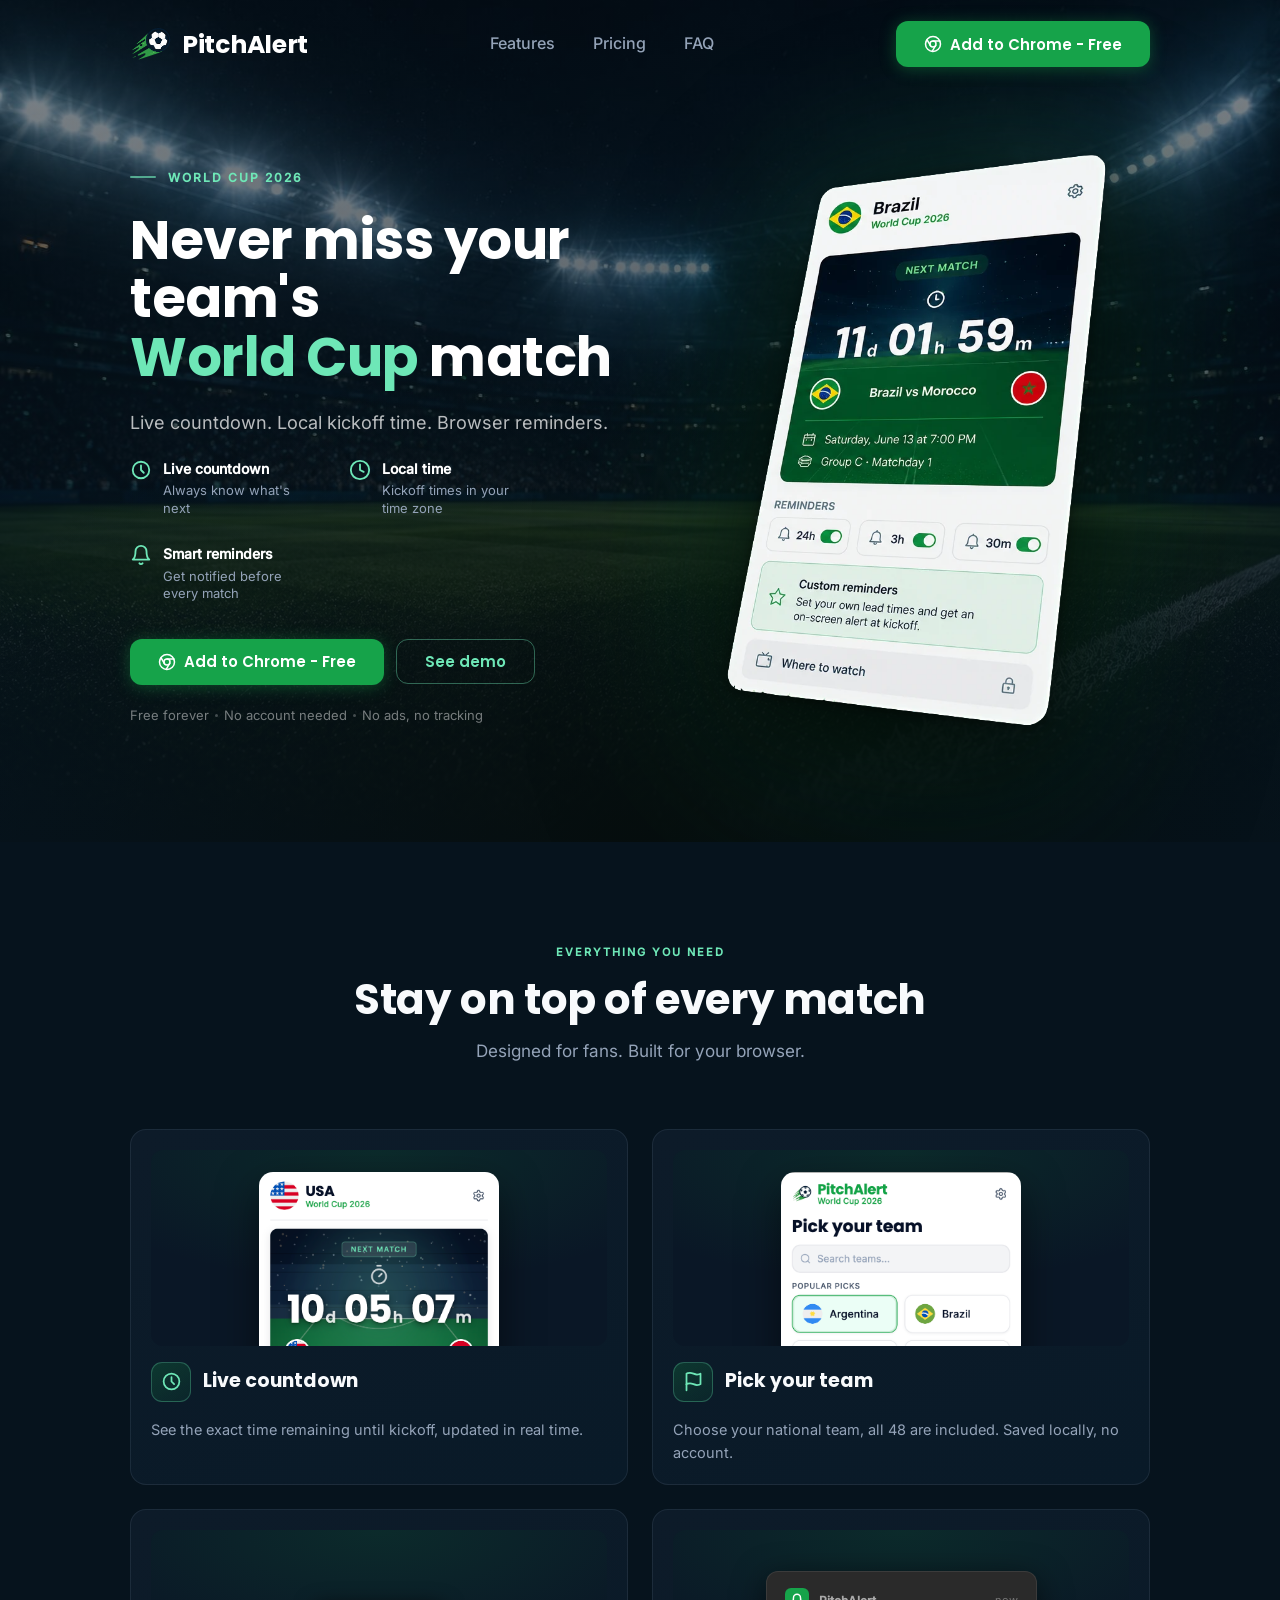
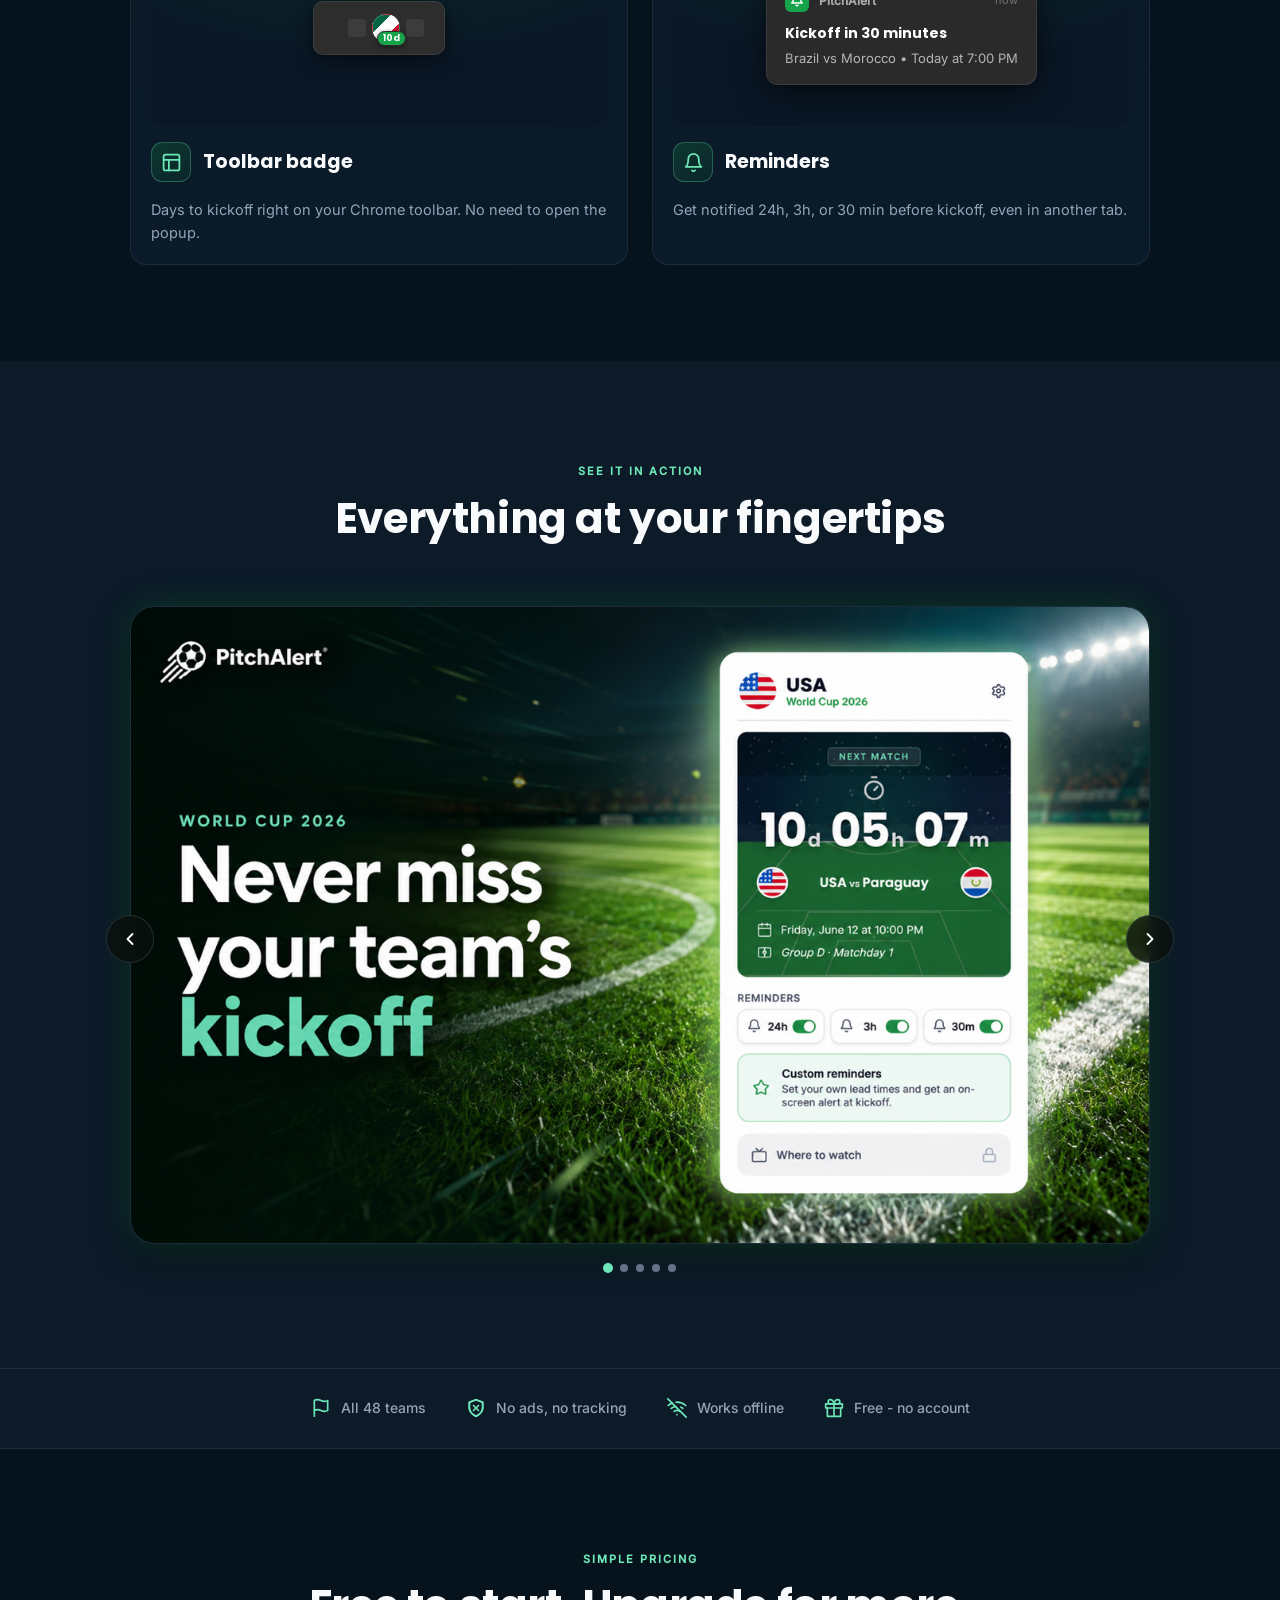
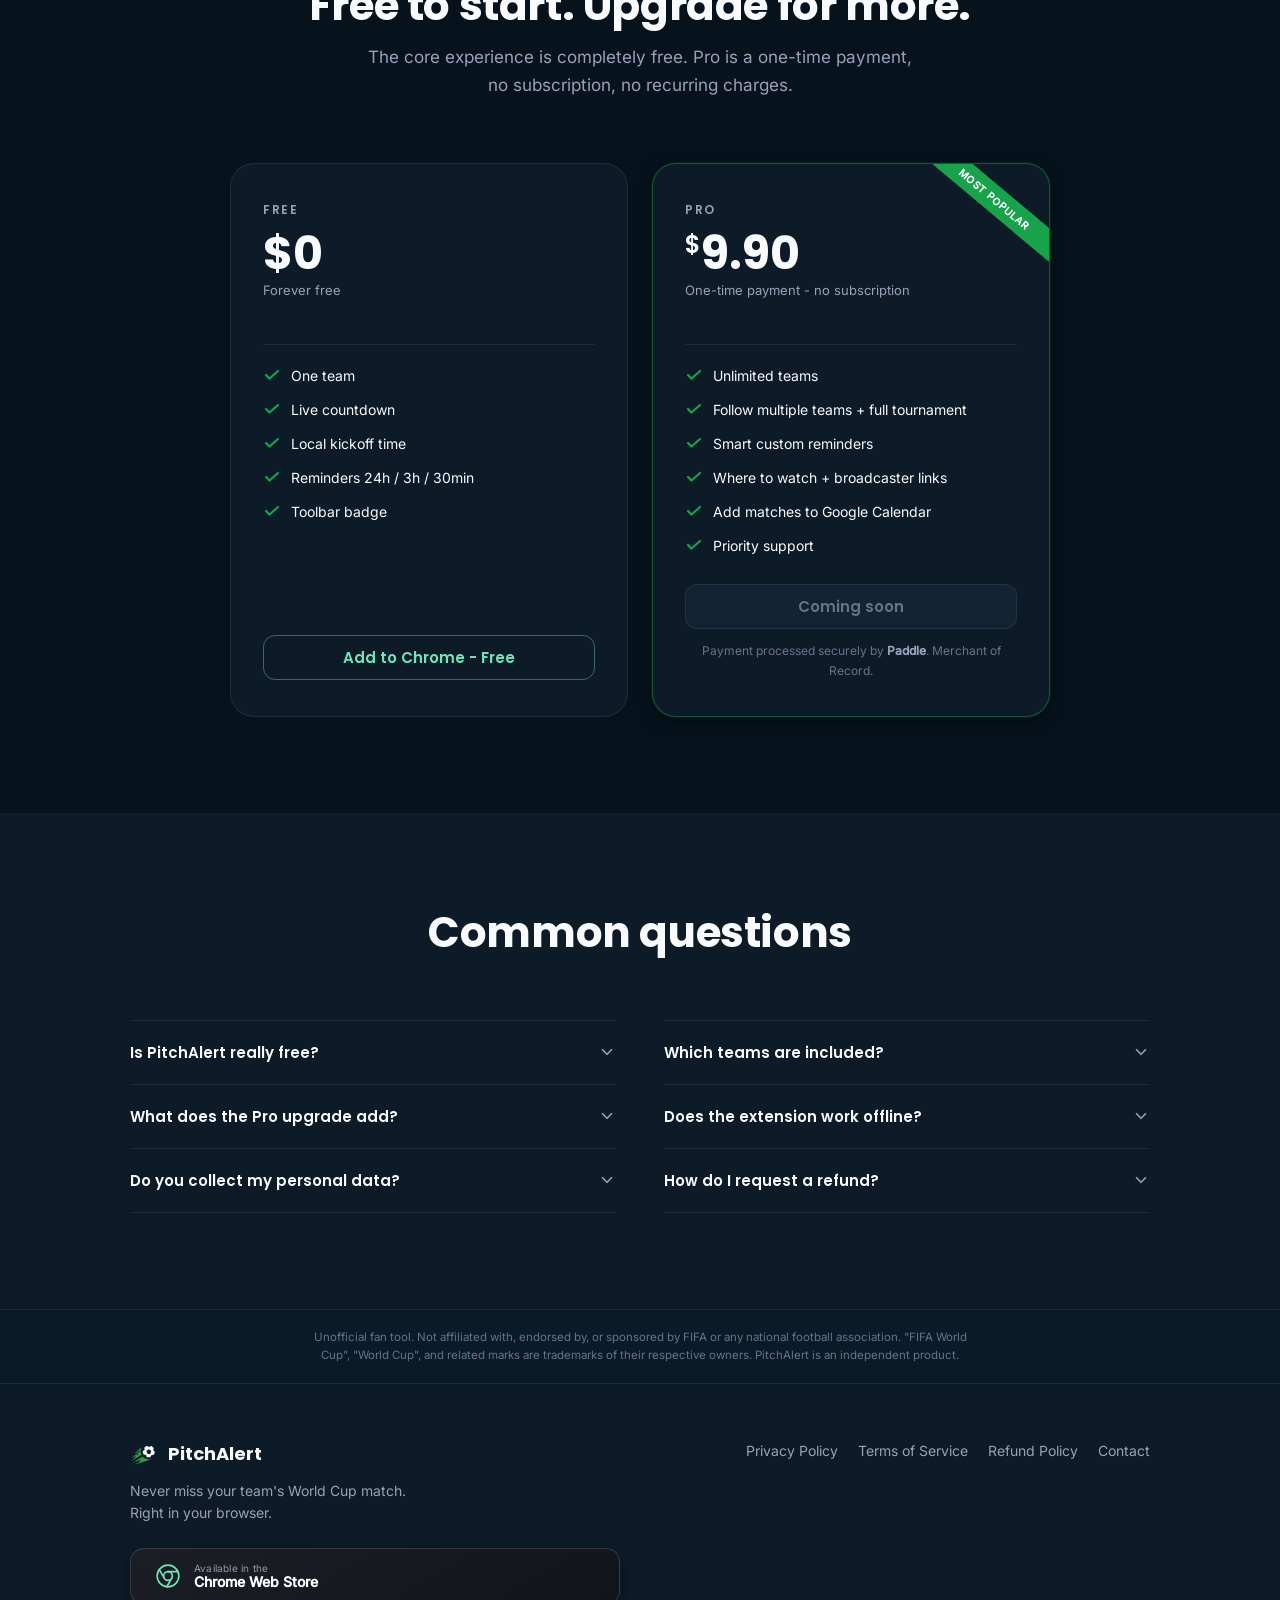
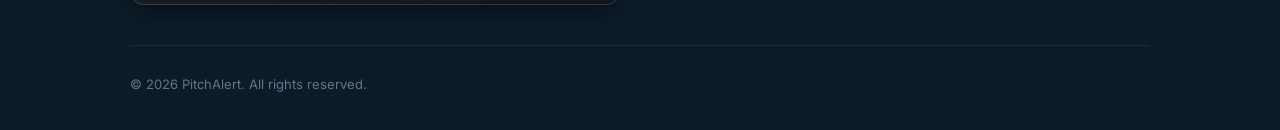
==== commit b2896c9c: "Landing redesign: navy palette, cinematic hero (parallax, no tilt), feature tile grid, bigger header" ====
--- a/index.html
+++ b/index.html
@@ -3,21 +3,21 @@
 <head>
   <meta charset="UTF-8">
   <meta name="viewport" content="width=device-width, initial-scale=1.0">
-  <title>PitchAlert — Never Miss Your Team's World Cup 2026 Match</title>
-  <meta name="description" content="PitchAlert gives you a live countdown to your national team's next World Cup 2026 match, kickoff time in your local timezone, and reminders 24h, 3h, and 30 min before kickoff — right in your browser.">
+  <title>PitchAlert | Never Miss Your Team's World Cup 2026 Match</title>
+  <meta name="description" content="PitchAlert gives you a live countdown to your national team's next World Cup 2026 match, kickoff time in your local timezone, and reminders 24h, 3h, and 30 min before kickoff, right in your browser.">
   <link rel="icon" type="image/png" href="assets/logo/mark.png">
   <link rel="stylesheet" href="assets/css/style.css">
 </head>
 <body>
 
   <!-- =====================================================================
-       NAV — fixed, transparent over hero, solidifies on scroll (nav.js)
+       NAV, fixed, transparent over hero, solidifies on scroll (nav.js)
   ====================================================================== -->
   <header>
     <nav class="site-nav" aria-label="Main navigation">
       <div class="container nav-inner">
 
-        <a href="index.html" class="nav-brand" aria-label="PitchAlert home">
+        <a href="/" class="nav-brand" aria-label="PitchAlert home">
           <img src="assets/logo/mark.png" alt="" class="nav-brand-mark" width="32" height="32">
           <span class="nav-brand-name">PitchAlert</span>
         </a>
@@ -30,11 +30,19 @@
 
         <a
           href="https://chromewebstore.google.com/detail/bgmcmmhmpmnfkdcknpfgkmeljocdfhgc"
-          class="btn btn-primary btn-sm nav-cta"
+          class="btn btn-primary nav-cta"
           rel="noopener noreferrer"
           target="_blank"
         >
-          Add to Chrome &mdash; Free
+          <svg width="18" height="18" viewBox="0 0 24 24" fill="none" stroke="currentColor"
+               stroke-width="2" stroke-linecap="round" stroke-linejoin="round" aria-hidden="true">
+            <circle cx="12" cy="12" r="10"/>
+            <circle cx="12" cy="12" r="4"/>
+            <line x1="21.17" y1="8" x2="12" y2="8"/>
+            <line x1="3.95" y1="6.06" x2="8.54" y2="14"/>
+            <line x1="10.88" y1="21.94" x2="15.46" y2="14"/>
+          </svg>
+          Add to Chrome - Free
         </a>
 
       </div>
@@ -44,7 +52,7 @@
   <main>
 
     <!-- ==================================================================
-         HERO — stadium bg (see --stadium-bg in style.css to swap photo)
+         HERO, stadium bg (see --stadium-bg in style.css to swap photo)
     =================================================================== -->
     <section class="hero" aria-labelledby="hero-heading">
       <div class="container hero-inner">
@@ -52,43 +60,46 @@
         <!-- Copy side -->
         <div class="hero-copy">
 
-          <div class="hero-eyebrow" aria-label="World Cup 2026">
-            <!-- Football icon -->
-            <svg width="14" height="14" viewBox="0 0 24 24" fill="none" stroke="currentColor"
-                 stroke-width="2" stroke-linecap="round" stroke-linejoin="round" aria-hidden="true">
-              <circle cx="12" cy="12" r="10"/>
-              <path d="M12 2a15.3 15.3 0 0 1 4 10 15.3 15.3 0 0 1-4 10 15.3 15.3 0 0 1-4-10 15.3 15.3 0 0 1 4-10z"/>
-              <path d="M2 12h20"/>
-            </svg>
-            World Cup 2026
-          </div>
+          <p class="hero-eyebrow">World Cup 2026</p>
 
           <h1 class="hero-title" id="hero-heading">
-            Never miss your team's<br>
-            <em>World Cup</em> match
+            Never miss your team's
+            <span class="hero-title-hl"><em>World Cup</em> match</span>
           </h1>
 
           <p class="hero-sub">
             Live countdown. Local kickoff time. Browser reminders.
           </p>
 
-          <!-- 3 mini-feature pills -->
-          <div class="hero-mini-features" role="list" aria-label="Key features">
-            <span class="hero-mini-feat" role="listitem">
-              <!-- Timer icon -->
-              <svg viewBox="0 0 24 24" aria-hidden="true"><circle cx="12" cy="12" r="9"/><polyline points="12 7 12 12 15 15"/></svg>
-              Live countdown
-            </span>
-            <span class="hero-mini-feat" role="listitem">
-              <!-- Clock icon -->
-              <svg viewBox="0 0 24 24" aria-hidden="true"><circle cx="12" cy="12" r="10"/><polyline points="12 6 12 12 16 14"/></svg>
-              Local time
-            </span>
-            <span class="hero-mini-feat" role="listitem">
-              <!-- Bell icon -->
-              <svg viewBox="0 0 24 24" aria-hidden="true"><path d="M18 8A6 6 0 0 0 6 8c0 7-3 9-3 9h18s-3-2-3-9"/><path d="M13.73 21a2 2 0 0 1-3.46 0"/></svg>
-              Smart reminders
-            </span>
+          <!-- 3 hero features: icon + title + description (matches the source design) -->
+          <div class="hero-feats" role="list" aria-label="Key features">
+            <div class="hero-feat" role="listitem">
+              <span class="hero-feat-icon" aria-hidden="true">
+                <svg viewBox="0 0 24 24"><circle cx="12" cy="12" r="9"/><polyline points="12 7 12 12 15 15"/></svg>
+              </span>
+              <span class="hero-feat-text">
+                <span class="hero-feat-title">Live countdown</span>
+                <span class="hero-feat-desc">Always know what's next</span>
+              </span>
+            </div>
+            <div class="hero-feat" role="listitem">
+              <span class="hero-feat-icon" aria-hidden="true">
+                <svg viewBox="0 0 24 24"><circle cx="12" cy="12" r="10"/><polyline points="12 6 12 12 16 14"/></svg>
+              </span>
+              <span class="hero-feat-text">
+                <span class="hero-feat-title">Local time</span>
+                <span class="hero-feat-desc">Kickoff times in your time zone</span>
+              </span>
+            </div>
+            <div class="hero-feat" role="listitem">
+              <span class="hero-feat-icon" aria-hidden="true">
+                <svg viewBox="0 0 24 24"><path d="M18 8A6 6 0 0 0 6 8c0 7-3 9-3 9h18s-3-2-3-9"/><path d="M13.73 21a2 2 0 0 1-3.46 0"/></svg>
+              </span>
+              <span class="hero-feat-text">
+                <span class="hero-feat-title">Smart reminders</span>
+                <span class="hero-feat-desc">Get notified before every match</span>
+              </span>
+            </div>
           </div>
 
           <div class="hero-actions">
@@ -107,8 +118,9 @@
                 <line x1="3.95" y1="6.06" x2="8.54" y2="14"/>
                 <line x1="10.88" y1="21.94" x2="15.46" y2="14"/>
               </svg>
-              Add to Chrome &mdash; Free
+              Add to Chrome - Free
             </a>
+            <a href="#screenshots" class="btn btn-outline">See demo</a>
           </div>
 
           <p class="hero-proof">
@@ -121,7 +133,7 @@
 
         </div>
 
-        <!-- Visual side — 3D-tilted popup screenshot -->
+        <!-- Visual side, 3D-tilted popup screenshot -->
         <div class="hero-visual" aria-hidden="true">
           <div class="hero-screenshot-wrap">
             <img
@@ -139,7 +151,7 @@
     </section>
 
     <!-- ==================================================================
-         FEATURES — 4 alternating feature rows
+         FEATURES, 4 alternating feature rows
     =================================================================== -->
     <section class="section section-dark" id="features" aria-labelledby="features-heading">
       <div class="container">
@@ -150,94 +162,62 @@
           <p class="section-sub">Designed for fans. Built for your browser.</p>
         </div>
 
-        <div class="features-rows">
-
-          <!-- Row 1 — Live countdown -->
-          <div class="feature-row">
-            <div class="feature-row-copy">
-              <div class="feature-row-icon" aria-hidden="true">
+        <div class="features-grid">
+
+          <article class="feature-card">
+            <div class="feature-card-visual">
+              <img src="assets/screenshots/feat-countdown.png" alt="PitchAlert countdown screen showing the live timer to the next USA match" loading="lazy">
+            </div>
+            <div class="feature-card-head">
+              <span class="feature-card-icon" aria-hidden="true">
                 <svg viewBox="0 0 24 24"><circle cx="12" cy="12" r="9"/><polyline points="12 7 12 12 15 15"/></svg>
-              </div>
-              <h3 class="feature-row-title">Live countdown</h3>
-              <p class="feature-row-desc">See the exact time remaining until kickoff, updated in real time. Days, hours, minutes, seconds — always right in your toolbar.</p>
-            </div>
-            <div class="feature-row-visual">
-              <img
-                src="assets/screenshots/feat-countdown.png"
-                alt="PitchAlert countdown screen showing live timer to the next USA match"
-                loading="lazy"
-                width="360"
-              >
-            </div>
-          </div>
-
-          <!-- Row 2 — Pick your team -->
-          <div class="feature-row">
-            <div class="feature-row-copy">
-              <div class="feature-row-icon" aria-hidden="true">
-                <!-- Flag icon -->
+              </span>
+              <h3 class="feature-card-title">Live countdown</h3>
+            </div>
+            <p class="feature-card-desc">See the exact time remaining until kickoff, updated in real time.</p>
+          </article>
+
+          <article class="feature-card">
+            <div class="feature-card-visual">
+              <img src="assets/screenshots/feat-picker.png" alt="PitchAlert team picker showing all 48 World Cup teams" loading="lazy">
+            </div>
+            <div class="feature-card-head">
+              <span class="feature-card-icon" aria-hidden="true">
                 <svg viewBox="0 0 24 24"><path d="M4 15s1-1 4-1 5 2 8 2 4-1 4-1V3s-1 1-4 1-5-2-8-2-4 1-4 1z"/><line x1="4" y1="22" x2="4" y2="15"/></svg>
-              </div>
-              <h3 class="feature-row-title">Pick your team</h3>
-              <p class="feature-row-desc">Choose your national team and we'll handle the rest. All 48 World Cup 2026 teams are included. Your choice is saved locally — no account required.</p>
-            </div>
-            <div class="feature-row-visual">
-              <img
-                src="assets/screenshots/feat-picker.png"
-                alt="PitchAlert team picker screen showing all 48 World Cup teams"
-                loading="lazy"
-                width="360"
-              >
-            </div>
-          </div>
-
-          <!-- Row 3 — Toolbar badge (CSS mock visual) -->
-          <div class="feature-row">
-            <div class="feature-row-copy">
-              <div class="feature-row-icon" aria-hidden="true">
-                <!-- Browser/toolbar icon -->
-                <svg viewBox="0 0 24 24"><rect x="3" y="3" width="18" height="18" rx="2" ry="2"/><line x1="3" y1="9" x2="21" y2="9"/><line x1="9" y1="21" x2="9" y2="9"/></svg>
-              </div>
-              <h3 class="feature-row-title">Toolbar badge</h3>
-              <p class="feature-row-desc">See days to kickoff right on your Chrome toolbar. Your team's flag sits on the icon, with a green badge counting down — no need to open the popup.</p>
-            </div>
-            <div class="feature-row-visual" aria-hidden="true">
-              <!-- CSS mock of Chrome toolbar with flag + badge -->
+              </span>
+              <h3 class="feature-card-title">Pick your team</h3>
+            </div>
+            <p class="feature-card-desc">Choose your national team, all 48 are included. Saved locally, no account.</p>
+          </article>
+
+          <article class="feature-card">
+            <div class="feature-card-visual feature-card-visual--mock" aria-hidden="true">
               <div class="toolbar-mock" role="img" aria-label="Chrome toolbar showing PitchAlert icon with a 10-day countdown badge">
-                <!-- Fake URL bar -->
                 <div class="toolbar-mock-bar"></div>
-                <!-- Toolbar icons area -->
                 <div class="toolbar-mock-actions">
-                  <!-- Fake extension button (other) -->
                   <div class="toolbar-mock-btn"></div>
-                  <!-- PitchAlert icon with badge -->
                   <div class="toolbar-mock-ext">
                     <div class="toolbar-mock-ext-flag" aria-hidden="true"></div>
                     <span class="toolbar-mock-badge">10d</span>
                   </div>
-                  <!-- Another fake button -->
                   <div class="toolbar-mock-btn"></div>
                 </div>
               </div>
             </div>
-          </div>
-
-          <!-- Row 4 — Reminders (CSS mock notification) -->
-          <div class="feature-row">
-            <div class="feature-row-copy">
-              <div class="feature-row-icon" aria-hidden="true">
-                <!-- Bell icon -->
-                <svg viewBox="0 0 24 24"><path d="M18 8A6 6 0 0 0 6 8c0 7-3 9-3 9h18s-3-2-3-9"/><path d="M13.73 21a2 2 0 0 1-3.46 0"/></svg>
-              </div>
-              <h3 class="feature-row-title">Reminders</h3>
-              <p class="feature-row-desc">Get notified 24h, 3h, or 30 min before kickoff. Notifications fire even when the popup is closed or you're in another tab. Never miss a moment.</p>
-            </div>
-            <div class="feature-row-visual" aria-hidden="true">
-              <!-- CSS Chrome notification card mock -->
-              <div class="notif-mock" role="img" aria-label="Chrome notification: Kickoff in 30 minutes — Brazil vs Morocco, Today at 7:00 PM">
+            <div class="feature-card-head">
+              <span class="feature-card-icon" aria-hidden="true">
+                <svg viewBox="0 0 24 24"><rect x="3" y="3" width="18" height="18" rx="2" ry="2"/><line x1="3" y1="9" x2="21" y2="9"/><line x1="9" y1="21" x2="9" y2="9"/></svg>
+              </span>
+              <h3 class="feature-card-title">Toolbar badge</h3>
+            </div>
+            <p class="feature-card-desc">Days to kickoff right on your Chrome toolbar. No need to open the popup.</p>
+          </article>
+
+          <article class="feature-card">
+            <div class="feature-card-visual feature-card-visual--mock" aria-hidden="true">
+              <div class="notif-mock" role="img" aria-label="Chrome notification: Kickoff in 30 minutes, Brazil vs Morocco, Today at 7:00 PM">
                 <div class="notif-mock-header">
                   <div class="notif-mock-icon">
-                    <!-- Bell icon inside notification -->
                     <svg viewBox="0 0 24 24"><path d="M18 8A6 6 0 0 0 6 8c0 7-3 9-3 9h18s-3-2-3-9"/><path d="M13.73 21a2 2 0 0 1-3.46 0"/></svg>
                   </div>
                   <span class="notif-mock-app">PitchAlert</span>
@@ -247,14 +227,21 @@
                 <p class="notif-mock-body">Brazil vs Morocco &bull; Today at 7:00 PM</p>
               </div>
             </div>
-          </div>
+            <div class="feature-card-head">
+              <span class="feature-card-icon" aria-hidden="true">
+                <svg viewBox="0 0 24 24"><path d="M18 8A6 6 0 0 0 6 8c0 7-3 9-3 9h18s-3-2-3-9"/><path d="M13.73 21a2 2 0 0 1-3.46 0"/></svg>
+              </span>
+              <h3 class="feature-card-title">Reminders</h3>
+            </div>
+            <p class="feature-card-desc">Get notified 24h, 3h, or 30 min before kickoff, even in another tab.</p>
+          </article>
 
         </div>
       </div>
     </section>
 
     <!-- ==================================================================
-         CAROUSEL — "See it in action"
+         CAROUSEL, "See it in action"
     =================================================================== -->
     <section class="section section-alt" id="screenshots" aria-labelledby="carousel-heading">
       <div class="container">
@@ -269,19 +256,19 @@
           <div class="carousel-track-outer">
             <div class="carousel-track" aria-live="polite">
               <div class="carousel-slide" aria-hidden="false">
-                <img src="assets/screenshots/carousel-1.png" alt="PitchAlert — main countdown screen showing the next match" loading="lazy" width="1280" height="800">
+                <img src="assets/screenshots/carousel-1.png" alt="PitchAlert, main countdown screen showing the next match" loading="lazy" width="1280" height="800">
               </div>
               <div class="carousel-slide" aria-hidden="true">
-                <img src="assets/screenshots/carousel-2.png" alt="PitchAlert — team picker with all 48 World Cup teams" loading="lazy" width="1280" height="800">
+                <img src="assets/screenshots/carousel-2.png" alt="PitchAlert, team picker with all 48 World Cup teams" loading="lazy" width="1280" height="800">
               </div>
               <div class="carousel-slide" aria-hidden="true">
-                <img src="assets/screenshots/carousel-3.png" alt="PitchAlert — reminder settings screen" loading="lazy" width="1280" height="800">
+                <img src="assets/screenshots/carousel-3.png" alt="PitchAlert, reminder settings screen" loading="lazy" width="1280" height="800">
               </div>
               <div class="carousel-slide" aria-hidden="true">
-                <img src="assets/screenshots/carousel-4.png" alt="PitchAlert — full match schedule view" loading="lazy" width="1280" height="800">
+                <img src="assets/screenshots/carousel-4.png" alt="PitchAlert, full match schedule view" loading="lazy" width="1280" height="800">
               </div>
               <div class="carousel-slide" aria-hidden="true">
-                <img src="assets/screenshots/carousel-5.png" alt="PitchAlert — share with friends screen" loading="lazy" width="1280" height="800">
+                <img src="assets/screenshots/carousel-5.png" alt="PitchAlert, share with friends screen" loading="lazy" width="1280" height="800">
               </div>
             </div>
           </div>
@@ -336,7 +323,7 @@
           <li class="trust-item">
             <!-- Tag / free icon -->
             <svg viewBox="0 0 24 24" aria-hidden="true"><polyline points="20 12 20 22 4 22 4 12"/><rect x="2" y="7" width="20" height="5"/><line x1="12" y1="22" x2="12" y2="7"/><path d="M12 7H7.5a2.5 2.5 0 0 1 0-5C11 2 12 7 12 7z"/><path d="M12 7h4.5a2.5 2.5 0 0 0 0-5C13 2 12 7 12 7z"/></svg>
-            Free &mdash; no account
+            Free - no account
           </li>
 
         </ul>
@@ -352,7 +339,7 @@
         <div class="section-header">
           <span class="section-label">Simple pricing</span>
           <h2 class="section-title" id="pricing-heading">Free to start. Upgrade for more.</h2>
-          <p class="section-sub">The core experience is completely free. Pro is a one-time payment — no subscription, no recurring charges.</p>
+          <p class="section-sub">The core experience is completely free. Pro is a one-time payment, no subscription, no recurring charges.</p>
         </div>
 
         <div class="pricing-grid">
@@ -416,7 +403,7 @@
               rel="noopener noreferrer"
               target="_blank"
             >
-              Add to Chrome &mdash; Free
+              Add to Chrome - Free
             </a>
           </div>
 
@@ -427,7 +414,7 @@
             <div class="pricing-price" aria-label="$9.90">
               <sup>$</sup>9.90
             </div>
-            <p class="pricing-price-note">One-time payment &mdash; no subscription</p>
+            <p class="pricing-price-note">One-time payment - no subscription</p>
 
             <hr class="pricing-divider" aria-hidden="true">
 
@@ -482,7 +469,7 @@
               </li>
             </ul>
 
-            <!-- Pro CTA — disabled until Paddle is live. href kept as comment for wiring later.
+            <!-- Pro CTA, disabled until Paddle is live. href kept as comment for wiring later.
                  __PADDLE_CHECKOUT_URL__ -->
             <button class="btn btn-disabled" disabled aria-disabled="true">
               Coming soon
@@ -495,7 +482,7 @@
     </section>
 
     <!-- ==================================================================
-         FAQ — two columns
+         FAQ, two columns
     =================================================================== -->
     <section class="section section-alt" id="faq" aria-labelledby="faq-heading">
       <div class="container">
@@ -520,7 +507,7 @@
                 </button>
                 <div class="faq-answer" id="faq-1-answer" role="region" aria-labelledby="faq-1-btn">
                   <div class="faq-answer-inner">
-                    Yes. The core features — countdown, local kickoff time, 24h / 3h / 30min reminders, and following one national team — are free forever. No account, no subscription, no ads.
+                    Yes. The core features, countdown, local kickoff time, 24h / 3h / 30min reminders, and following one national team, are free forever. No account, no subscription, no ads.
                   </div>
                 </div>
               </li>
@@ -550,7 +537,7 @@
                 </button>
                 <div class="faq-answer" id="faq-3-answer" role="region" aria-labelledby="faq-3-btn">
                   <div class="faq-answer-inner">
-                    No. PitchAlert stores only your selected team and reminder preferences locally on your device using Chrome's built-in storage. Nothing is sent to any server. No analytics, no tracking pixels, no third-party scripts — in the extension or on this website.
+                    No. PitchAlert stores only your selected team and reminder preferences locally on your device using Chrome's built-in storage. Nothing is sent to any server. No analytics, no tracking pixels, no third-party scripts, in the extension or on this website.
                   </div>
                 </div>
               </li>
@@ -572,7 +559,7 @@
                 </button>
                 <div class="faq-answer" id="faq-4-answer" role="region" aria-labelledby="faq-4-btn">
                   <div class="faq-answer-inner">
-                    All 48 national teams competing in the 2026 FIFA World Cup, spanning six confederations — UEFA, CONMEBOL, CONCACAF, CAF, AFC, and OFC. The full match schedule is bundled inside the extension.
+                    All 48 national teams competing in the 2026 FIFA World Cup, spanning six confederations, UEFA, CONMEBOL, CONCACAF, CAF, AFC, and OFC. The full match schedule is bundled inside the extension.
                   </div>
                 </div>
               </li>
@@ -587,7 +574,7 @@
                 </button>
                 <div class="faq-answer" id="faq-5-answer" role="region" aria-labelledby="faq-5-btn">
                   <div class="faq-answer-inner">
-                    Yes. The complete World Cup 2026 schedule is bundled inside the extension package. PitchAlert makes no network requests and works fully offline — reminders fire from Chrome's local alarm scheduler.
+                    Yes. The complete World Cup 2026 schedule is bundled inside the extension package. PitchAlert makes no network requests and works fully offline, reminders fire from Chrome's local alarm scheduler.
                   </div>
                 </div>
               </li>
@@ -686,22 +673,6 @@
             <a href="refund.html">Refund Policy</a>
             <a href="mailto:tgparm973@gmail.com">Contact</a>
           </nav>
-
-          <!-- Social: X (Twitter) — Simple Icons inline SVG -->
-          <div class="footer-social" aria-label="Social links">
-            <a
-              href="https://x.com"
-              class="footer-social-link"
-              target="_blank"
-              rel="noopener noreferrer"
-              aria-label="PitchAlert on X (Twitter)"
-            >
-              <!-- X (formerly Twitter) icon — Simple Icons path -->
-              <svg viewBox="0 0 24 24" aria-hidden="true">
-                <path d="M18.901 1.153h3.68l-8.04 9.19L24 22.846h-7.406l-5.8-7.584-6.638 7.584H.474l8.6-9.83L0 1.154h7.594l5.243 6.932ZM17.61 20.644h2.039L6.486 3.24H4.298Z"/>
-              </svg>
-            </a>
-          </div>
         </div>
 
       </div>
@@ -716,5 +687,6 @@
   <script src="assets/js/nav.js"></script>
   <script src="assets/js/faq.js"></script>
   <script src="assets/js/carousel.js"></script>
+  <script src="assets/js/parallax.js"></script>
 </body>
 </html>
--- a/assets/css/style.css
+++ b/assets/css/style.css
@@ -52,27 +52,27 @@
   --color-green-glow:   rgba(22, 163, 74, 0.35);
   --color-mint-accent:  #6EE7B7;
 
-  /* Dark backgrounds */
-  --color-bg:           #0A0F0D;
-  --color-bg-2:         #0D1512;
-  --color-surface:      #111A14;
-  --color-surface-2:    #162019;
-  --color-card:         #131D16;
-  --color-card-hover:   #192618;
-
-  /* Borders */
-  --color-border:       rgba(110, 231, 183, 0.10);
-  --color-border-mid:   rgba(110, 231, 183, 0.18);
+  /* Dark backgrounds (navy — per redesign brief) */
+  --color-bg:           #06131D;
+  --color-bg-2:         #091A28;
+  --color-surface:      #0D1B29;
+  --color-surface-2:    #122334;
+  --color-card:         #0D1B29;
+  --color-card-hover:   #122334;
+
+  /* Borders (subtle slate) */
+  --color-border:       rgba(148, 163, 184, 0.12);
+  --color-border-mid:   rgba(148, 163, 184, 0.20);
 
   /* Text */
-  --color-text:         #E8EEEA;
-  --color-text-muted:   #9DB0A6;
-  --color-text-dim:     #6B8070;
+  --color-text:         #F8FAFC;
+  --color-text-muted:   #94A3B8;
+  --color-text-dim:     #64748B;
 
   /* Legacy aliases kept for legal-page reuse */
-  --color-navy:         #0A0F0D;
-  --color-muted:        #9DB0A6;
-  --color-locked:       #6B8070;
+  --color-navy:         #06131D;
+  --color-muted:        #94A3B8;
+  --color-locked:       #64748B;
   --color-mint:         rgba(110, 231, 183, 0.08);
   --color-mint-deep:    rgba(110, 231, 183, 0.15);
 
@@ -106,7 +106,7 @@
   ---------------------------------------------------------------- */
   /* Real stadium photo + dark overlay for text legibility, fading into the page bg. */
   --stadium-bg:
-    linear-gradient(180deg, rgba(7, 11, 9, 0.55) 0%, rgba(7, 11, 9, 0.72) 55%, #0A0F0D 100%),
+    linear-gradient(180deg, rgba(6, 19, 29, 0.50) 0%, rgba(6, 19, 29, 0.70) 55%, #06131D 100%),
     url('../stadium.jpg') center/cover no-repeat;
 }
 
@@ -255,8 +255,8 @@
   display: flex;
   align-items: center;
   justify-content: space-between;
-  height: 68px;
-  gap: 24px;
+  height: 88px;
+  gap: 28px;
 }
 
 .nav-brand {
@@ -268,14 +268,14 @@
 }
 
 .nav-brand-mark {
-  width: 32px;
-  height: 32px;
+  width: 42px;
+  height: 42px;
   object-fit: contain;
 }
 
 .nav-brand-name {
   font-family: var(--font-heading);
-  font-size: 20px;
+  font-size: 25px;
   font-weight: 700;
   color: #ffffff;
   letter-spacing: -0.3px;
@@ -285,7 +285,7 @@
 .nav-links {
   display: none;
   align-items: center;
-  gap: 32px;
+  gap: 38px;
 }
 
 @media (min-width: 768px) {
@@ -293,7 +293,7 @@
 }
 
 .nav-links a {
-  font-size: 14px;
+  font-size: 16px;
   font-weight: 500;
   color: var(--color-text-muted);
   transition: color 0.14s;
@@ -340,26 +340,31 @@
   }
 }
 
-/* Eyebrow pill */
+/* Eyebrow — minimal Linear-style: short accent line + uppercase label (no badge) */
 .hero-eyebrow {
   display: inline-flex;
   align-items: center;
-  gap: 8px;
+  gap: 12px;
   font-size: 12px;
   font-weight: 600;
   text-transform: uppercase;
-  letter-spacing: 1.4px;
+  letter-spacing: 2px;
   color: var(--color-mint-accent);
-  background: rgba(110, 231, 183, 0.10);
-  border: 1px solid rgba(110, 231, 183, 0.30);
-  border-radius: 999px;
-  padding: 6px 16px;
   margin-bottom: 24px;
+}
+
+.hero-eyebrow::before {
+  content: "";
+  width: 26px;
+  height: 2px;
+  border-radius: 2px;
+  background: var(--color-mint-accent);
+  opacity: 0.65;
 }
 
 .hero-title {
   font-family: var(--font-heading);
-  font-size: clamp(34px, 5.5vw, 58px);
+  font-size: clamp(32px, 5vw, 54px);
   font-weight: 700;
   line-height: 1.08;
   letter-spacing: -0.5px;
@@ -371,6 +376,11 @@
 .hero-title em {
   font-style: normal;
   color: var(--color-mint-accent);
+}
+
+/* Keep "World Cup match" together on one line */
+.hero-title-hl {
+  white-space: nowrap;
 }
 
 .hero-sub {
@@ -381,36 +391,49 @@
   max-width: 480px;
 }
 
-/* 3 mini-feature pills under sub */
-.hero-mini-features {
+/* 3 hero features: icon + title + description (no pills) */
+.hero-feats {
   display: flex;
   flex-wrap: wrap;
-  gap: 10px;
+  gap: 26px 36px;
   margin-bottom: 36px;
 }
 
-.hero-mini-feat {
-  display: inline-flex;
-  align-items: center;
-  gap: 7px;
-  font-size: 13px;
-  font-weight: 500;
-  color: rgba(255, 255, 255, 0.80);
-  background: rgba(255, 255, 255, 0.07);
-  border: 1px solid rgba(255, 255, 255, 0.12);
-  border-radius: 999px;
-  padding: 6px 14px;
-}
-
-.hero-mini-feat svg {
-  width: 14px;
-  height: 14px;
+.hero-feat {
+  display: flex;
+  align-items: flex-start;
+  gap: 11px;
+}
+
+.hero-feat-icon svg {
+  width: 22px;
+  height: 22px;
   stroke: var(--color-mint-accent);
   fill: none;
   stroke-width: 2;
   stroke-linecap: round;
   stroke-linejoin: round;
   flex-shrink: 0;
+  margin-top: 1px;
+}
+
+.hero-feat-text {
+  display: flex;
+  flex-direction: column;
+  gap: 2px;
+}
+
+.hero-feat-title {
+  font-size: 14px;
+  font-weight: 600;
+  color: #ffffff;
+}
+
+.hero-feat-desc {
+  font-size: 13px;
+  line-height: 1.35;
+  color: var(--color-text-muted);
+  max-width: 150px;
 }
 
 .hero-actions {
@@ -442,27 +465,24 @@
   display: flex;
   justify-content: center;
   align-items: center;
-  perspective: 1000px;
 }
 
 .hero-screenshot-wrap {
-  transform: perspective(900px) rotateY(-10deg) rotateX(3deg);
-  transition: transform 0.5s ease;
-}
-
-.hero-screenshot-wrap:hover {
-  transform: perspective(900px) rotateY(-4deg) rotateX(1deg);
+  /* Parallax target — translateY is set by parallax.js on scroll. No tilt, no hover spin. */
+  will-change: transform;
 }
 
 .hero-screenshot {
   width: 100%;
-  max-width: 400px;
-  border-radius: var(--radius-xl);
-  box-shadow:
-    0 32px 80px rgba(0, 0, 0, 0.70),
-    0 0 0 1px rgba(110, 231, 183, 0.12),
-    0 0 60px rgba(22, 163, 74, 0.20);
+  max-width: 420px;
   display: block;
+  /* Layered drop-shadow follows the popup's alpha shape (no rectangular block):
+     contact + mid + deep ambient for a premium floating feel, plus a soft green glow. */
+  filter:
+    drop-shadow(0 2px 6px rgba(0, 0, 0, 0.40))
+    drop-shadow(0 22px 45px rgba(0, 0, 0, 0.55))
+    drop-shadow(0 50px 95px rgba(0, 0, 0, 0.45))
+    drop-shadow(0 0 70px rgba(22, 163, 74, 0.22));
 }
 
 /* -----------------------------------------------------------------------
@@ -522,61 +542,81 @@
    Feature rows (alternating image/text layout)
 ----------------------------------------------------------------------- */
 
-.features-rows {
-  display: flex;
-  flex-direction: column;
-  gap: 48px;
-}
-
-.feature-row {
+/* Compact 2x2 tile grid of feature cards */
+.features-grid {
   display: grid;
   grid-template-columns: 1fr;
-  gap: 36px;
-  align-items: center;
-  background: var(--color-card);
-  border: 1px solid var(--color-border);
-  border-radius: var(--radius-xl);
-  padding: 36px;
-  transition: border-color 0.2s, box-shadow 0.2s;
-}
-
-.feature-row:hover {
-  border-color: var(--color-border-mid);
-  box-shadow: var(--shadow-green);
-}
-
-@media (min-width: 768px) {
-  .feature-row {
-    grid-template-columns: 1fr 1fr;
-    gap: 56px;
-  }
-  /* Reverse: odd rows flip image to right */
-  .feature-row:nth-child(even) .feature-row-visual {
-    order: -1;
-  }
-}
-
-.feature-row-copy {
+  gap: 20px;
+}
+
+@media (min-width: 760px) {
+  .features-grid { grid-template-columns: 1fr 1fr; gap: 24px; }
+}
+
+.feature-card {
   display: flex;
   flex-direction: column;
   gap: 16px;
-}
-
-.feature-row-icon {
-  width: 48px;
-  height: 48px;
-  border-radius: 12px;
-  background: rgba(22, 163, 74, 0.12);
-  border: 1px solid rgba(22, 163, 74, 0.25);
+  background: linear-gradient(160deg, var(--color-surface) 0%, var(--color-bg-2) 100%);
+  border: 1px solid var(--color-border);
+  border-radius: var(--radius-lg);
+  padding: 20px;
+  transition: border-color 0.2s, transform 0.2s, box-shadow 0.2s;
+}
+
+.feature-card:hover {
+  border-color: var(--color-border-mid);
+  transform: translateY(-3px);
+  box-shadow: 0 18px 48px rgba(0, 0, 0, 0.45);
+}
+
+/* Rounded visual panel (consistent rounded edges like the mock cards) */
+.feature-card-visual {
+  height: 196px;
+  border-radius: var(--radius-md);
+  overflow: hidden;
+  display: flex;
+  align-items: center;
+  justify-content: center;
+  background:
+    radial-gradient(120% 110% at 50% 0%, rgba(22, 163, 74, 0.14) 0%, transparent 62%),
+    #0A1726;
+}
+
+/* Popup screenshots: rounded, peeking from the top of the panel */
+.feature-card-visual img {
+  width: 80%;
+  max-width: 240px;
+  align-self: flex-start;
+  margin-top: 22px;
+  border-radius: 14px;
+  box-shadow: 0 16px 40px rgba(0, 0, 0, 0.50);
+}
+
+/* Mock visuals (toolbar / notification) sit centered */
+.feature-card-visual--mock img { all: unset; }
+
+.feature-card-head {
+  display: flex;
+  align-items: center;
+  gap: 12px;
+}
+
+.feature-card-icon {
+  width: 40px;
+  height: 40px;
+  border-radius: 11px;
+  background: linear-gradient(150deg, rgba(22, 163, 74, 0.22), rgba(22, 163, 74, 0.08));
+  border: 1px solid rgba(110, 231, 183, 0.28);
   display: flex;
   align-items: center;
   justify-content: center;
   flex-shrink: 0;
 }
 
-.feature-row-icon svg {
-  width: 24px;
-  height: 24px;
+.feature-card-icon svg {
+  width: 21px;
+  height: 21px;
   stroke: var(--color-mint-accent);
   fill: none;
   stroke-width: 2;
@@ -584,32 +624,18 @@
   stroke-linejoin: round;
 }
 
-.feature-row-title {
+.feature-card-title {
   font-family: var(--font-heading);
-  font-size: 20px;
+  font-size: 19px;
   font-weight: 700;
   color: var(--color-text);
   line-height: 1.2;
 }
 
-.feature-row-desc {
-  font-size: 15px;
+.feature-card-desc {
+  font-size: 14.5px;
   color: var(--color-text-muted);
-  line-height: 1.7;
-}
-
-.feature-row-visual {
-  display: flex;
-  align-items: center;
-  justify-content: center;
-}
-
-.feature-row-visual img {
-  border-radius: var(--radius-lg);
-  box-shadow: var(--shadow-md);
-  border: 1px solid var(--color-border);
-  width: 100%;
-  max-width: 360px;
+  line-height: 1.6;
 }
 
 /* -----------------------------------------------------------------------
@@ -1170,26 +1196,28 @@
 .cws-badge {
   display: inline-flex;
   align-items: center;
-  gap: 10px;
-  background: #1F1F1F;
-  border: 1px solid rgba(255, 255, 255, 0.15);
-  border-radius: 8px;
-  padding: 10px 18px;
+  gap: 13px;
+  background: linear-gradient(150deg, #1B1E24 0%, #11141A 100%);
+  border: 1px solid rgba(255, 255, 255, 0.14);
+  border-radius: 14px;
+  padding: 13px 24px;
   text-decoration: none;
-  transition: border-color 0.18s, background 0.18s;
-  margin-top: 4px;
-  max-width: 260px;
+  box-shadow: 0 6px 22px rgba(0, 0, 0, 0.38);
+  transition: transform 0.18s, border-color 0.18s, box-shadow 0.18s;
+  margin-top: 12px;
 }
 
 .cws-badge:hover {
-  border-color: rgba(255, 255, 255, 0.30);
-  background: #282828;
+  transform: translateY(-2px);
+  border-color: rgba(110, 231, 183, 0.40);
+  box-shadow: 0 12px 32px rgba(0, 0, 0, 0.45), 0 0 26px rgba(22, 163, 74, 0.20);
 }
 
 .cws-badge-chrome-icon {
-  width: 24px;
-  height: 24px;
+  width: 26px;
+  height: 26px;
   flex-shrink: 0;
+  color: var(--color-mint-accent);
 }
 
 .cws-badge-text {
@@ -1235,41 +1263,12 @@
 }
 
 .footer-links a {
-  font-size: 13px;
+  font-size: 14px;
   color: var(--color-text-muted);
   text-decoration: none;
   transition: color 0.14s;
 }
 .footer-links a:hover { color: var(--color-mint-accent); }
-
-.footer-social {
-  display: flex;
-  gap: 12px;
-  align-items: center;
-}
-
-.footer-social-link {
-  width: 36px;
-  height: 36px;
-  border-radius: 8px;
-  background: var(--color-card);
-  border: 1px solid var(--color-border);
-  display: flex;
-  align-items: center;
-  justify-content: center;
-  transition: border-color 0.18s, background 0.18s;
-}
-
-.footer-social-link:hover {
-  border-color: var(--color-border-mid);
-  background: var(--color-card-hover);
-}
-
-.footer-social-link svg {
-  width: 16px;
-  height: 16px;
-  fill: var(--color-text-muted);
-}
 
 .footer-bottom {
   display: flex;
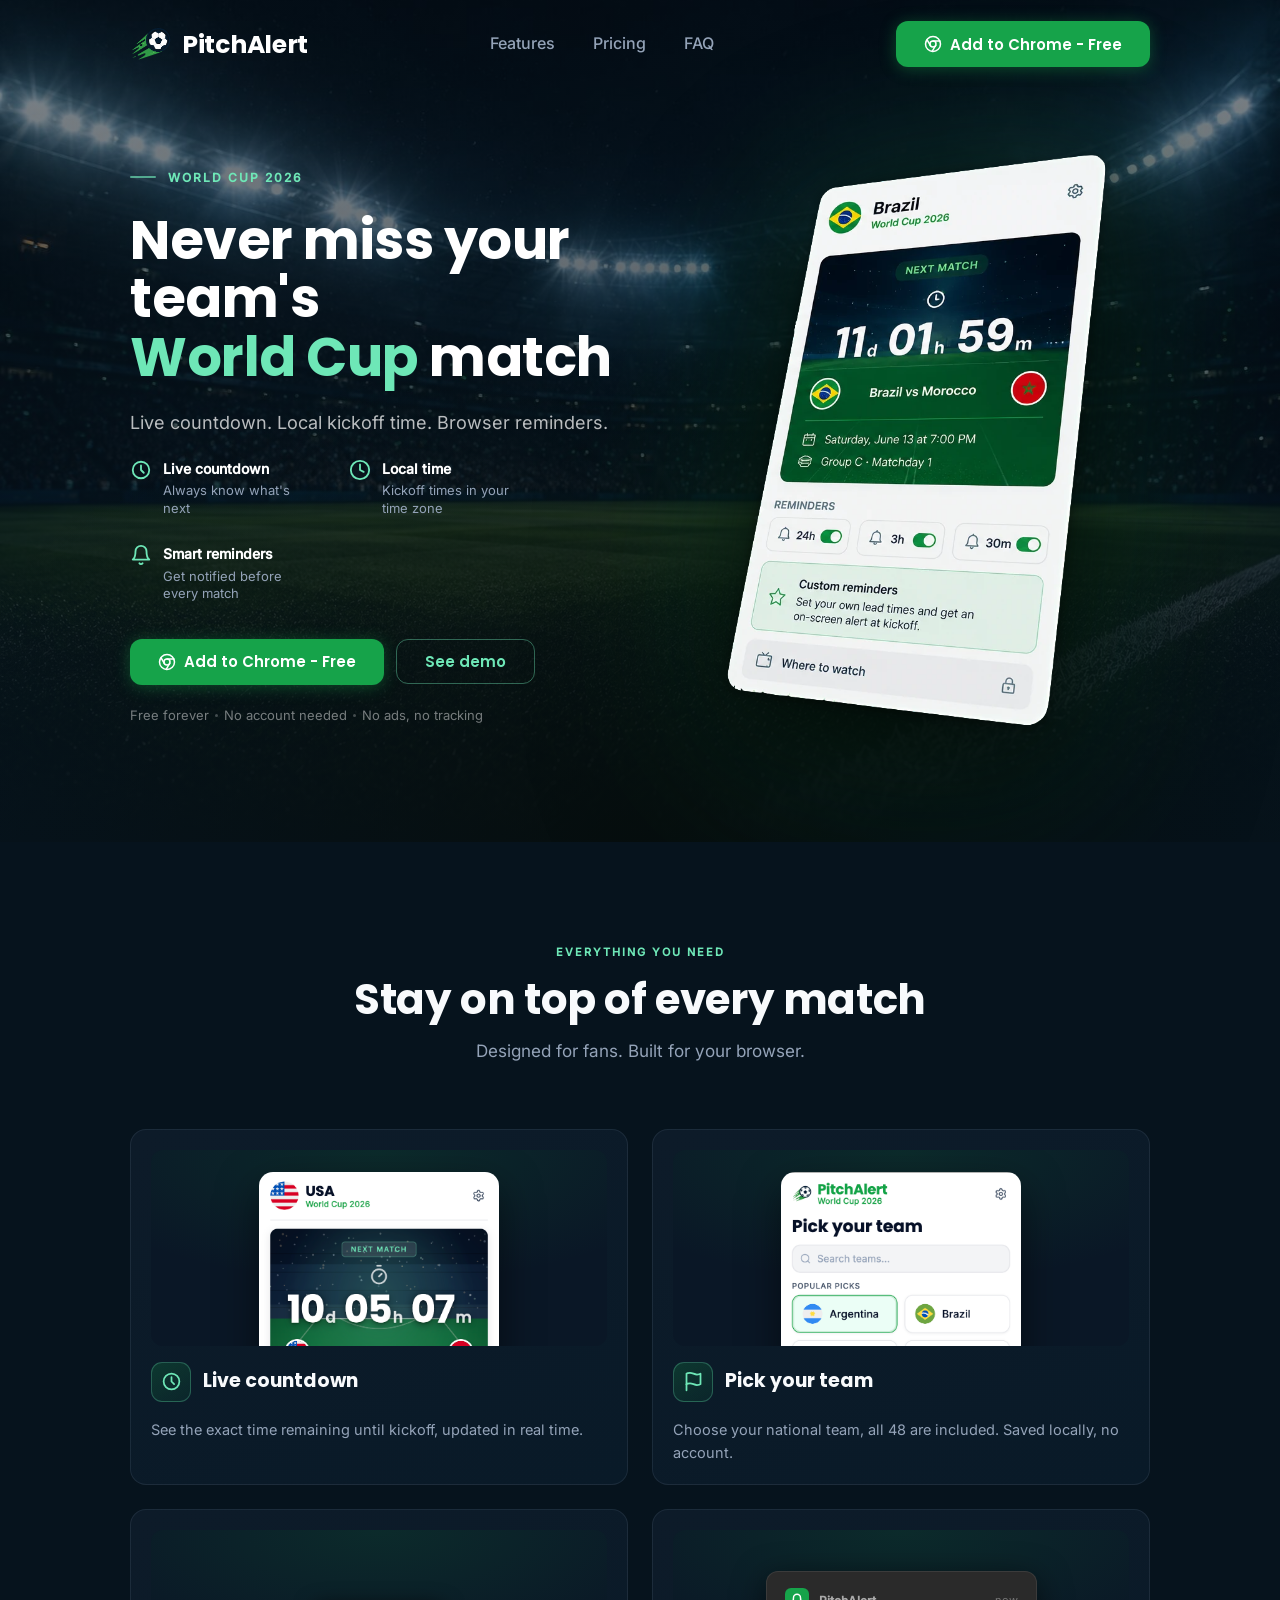
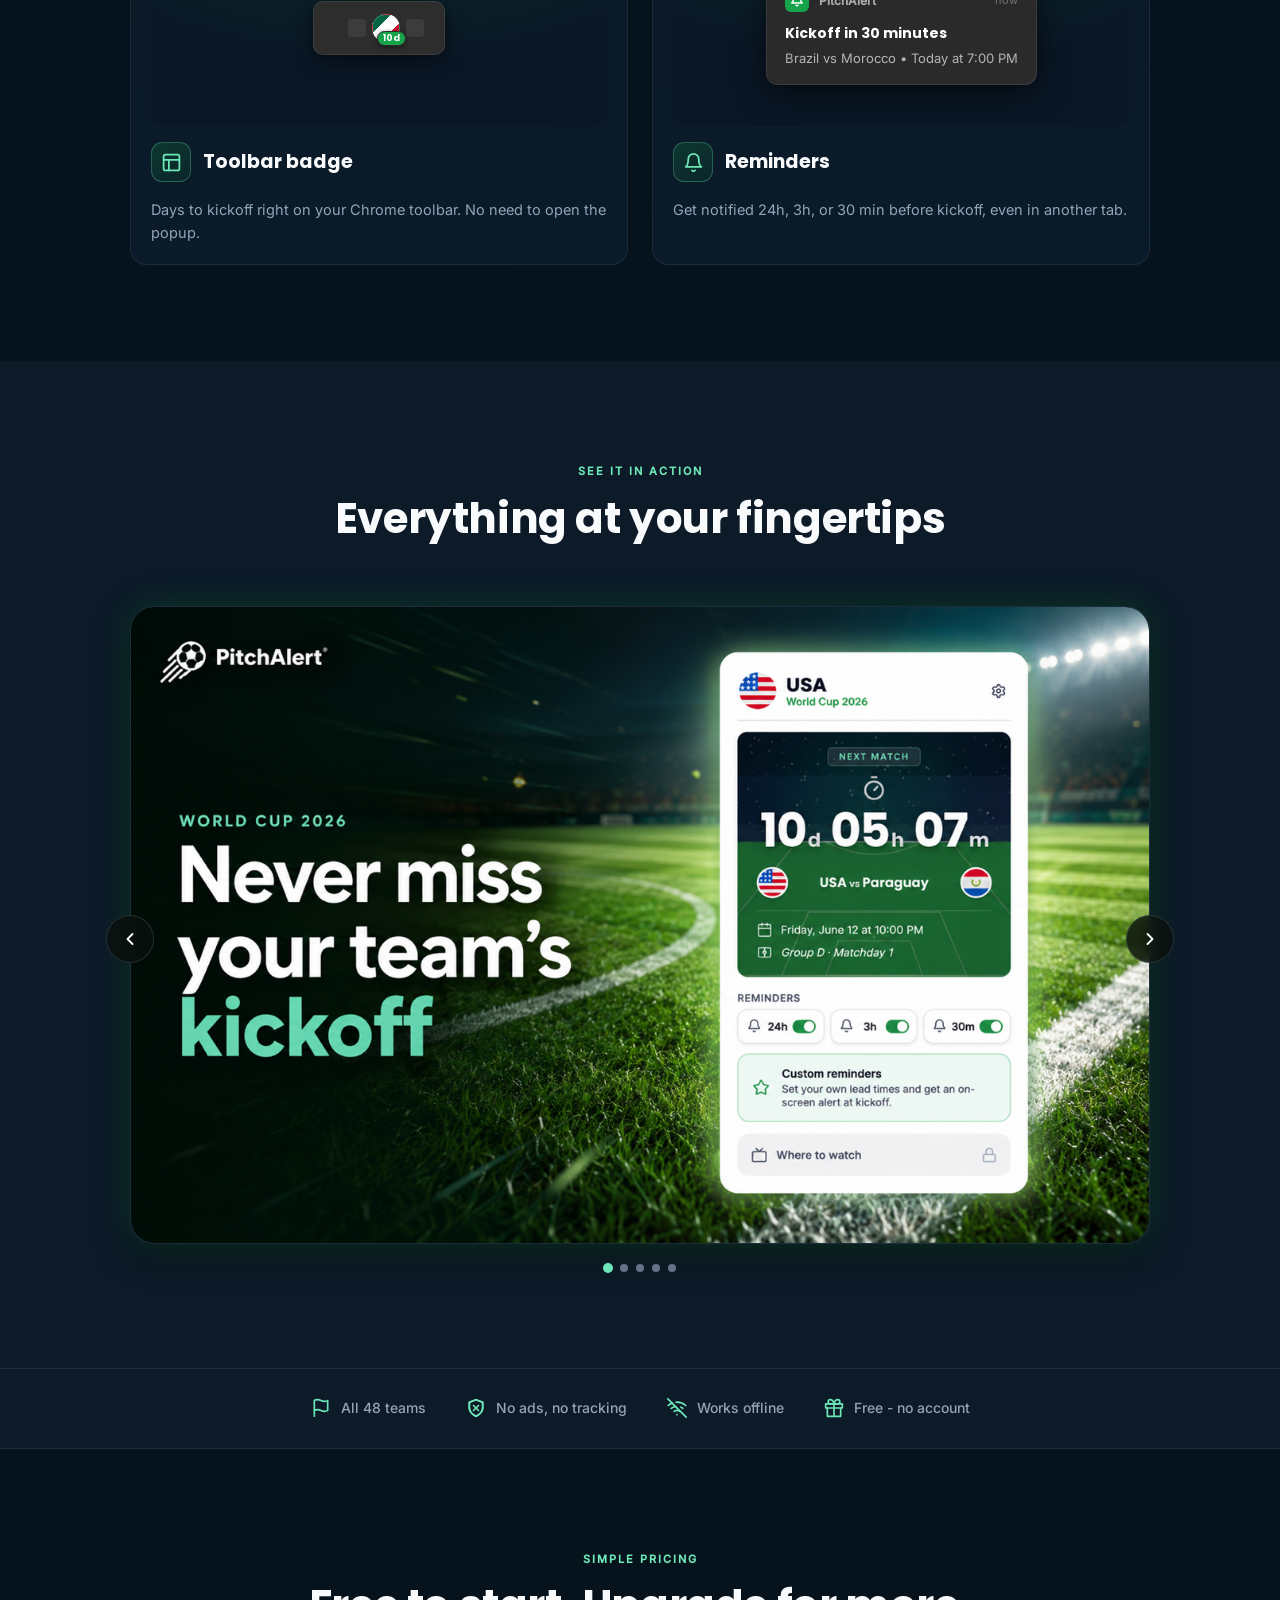
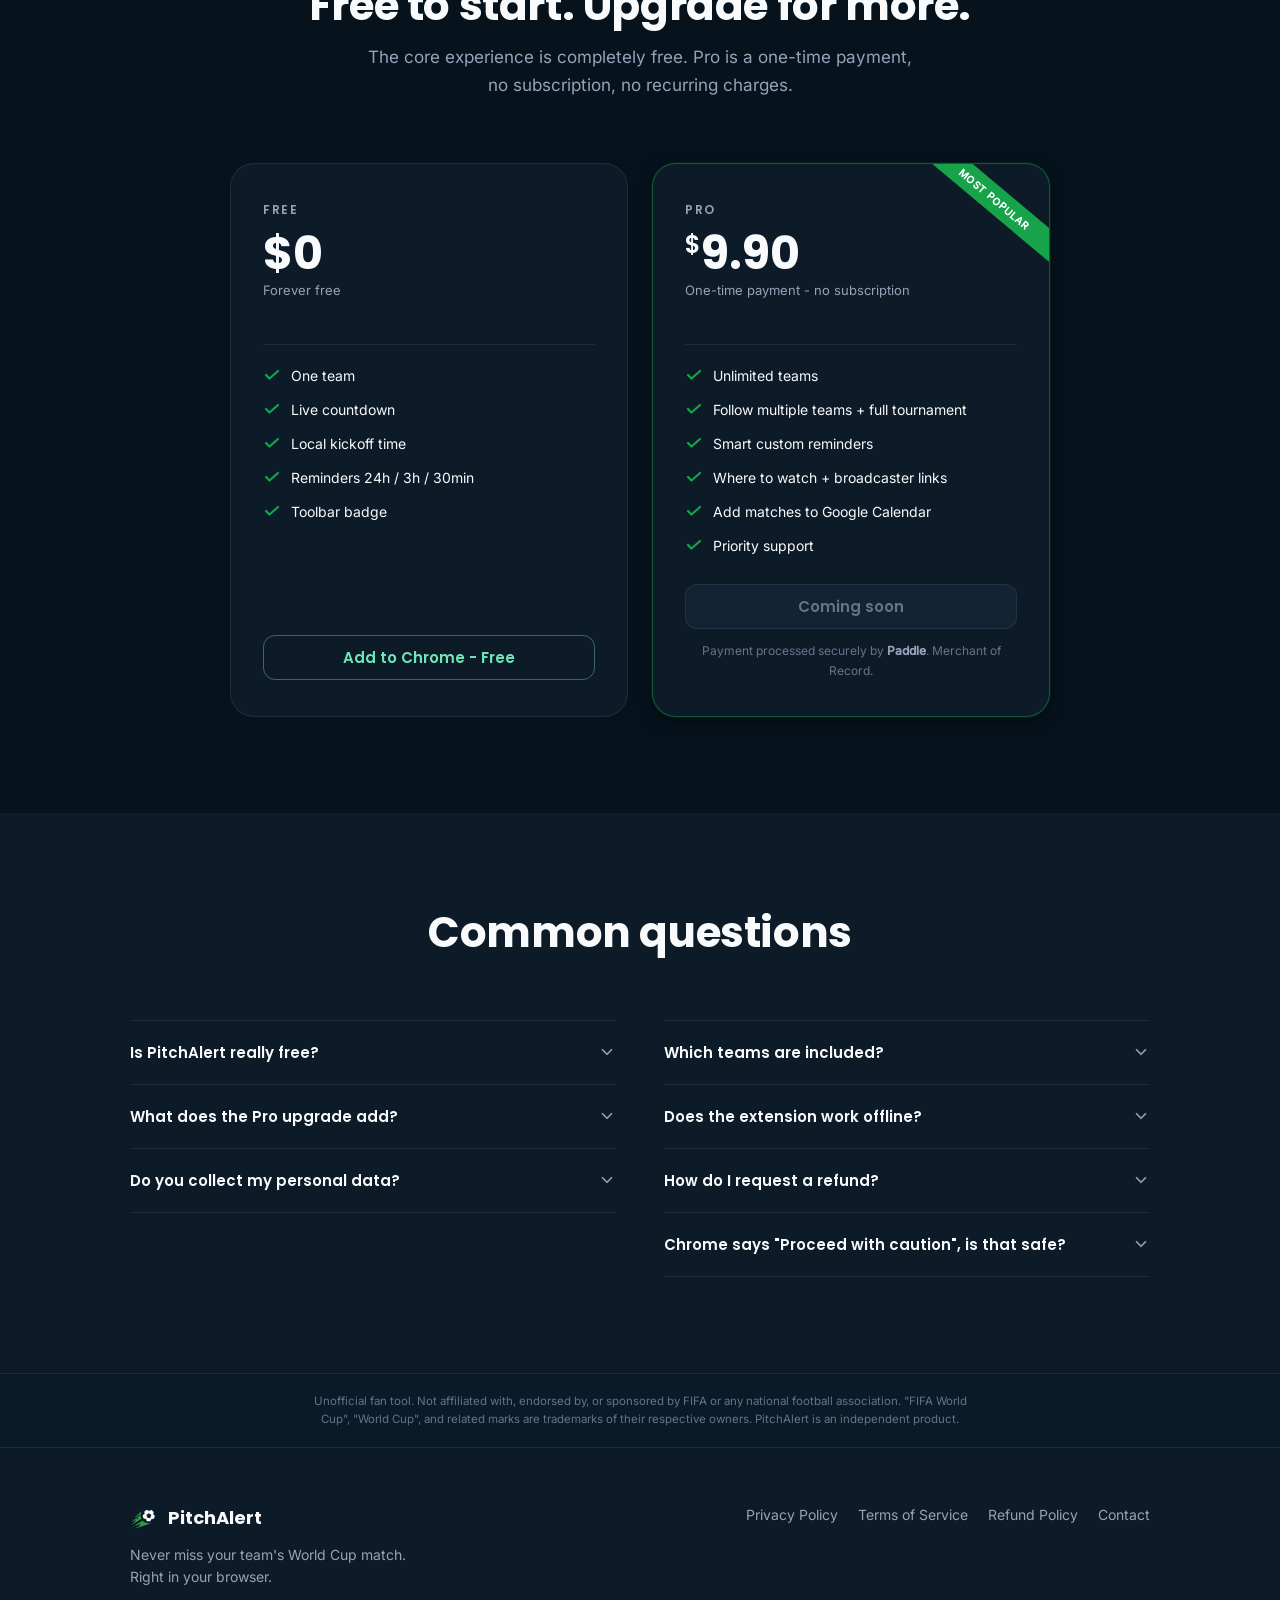
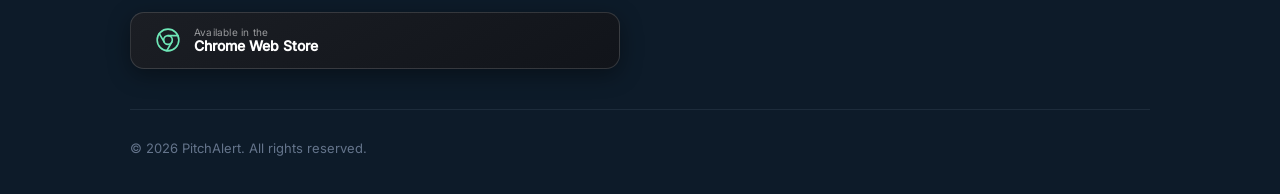
==== commit 5bebf5f1: "Update store URL to slugged form; add FAQ on Chrome 'Proceed with caution' notice" ====
--- a/index.html
+++ b/index.html
@@ -29,7 +29,7 @@
         </ul>
 
         <a
-          href="https://chromewebstore.google.com/detail/bgmcmmhmpmnfkdcknpfgkmeljocdfhgc"
+          href="https://chromewebstore.google.com/detail/pitchalert/bgmcmmhmpmnfkdcknpfgkmeljocdfhgc"
           class="btn btn-primary nav-cta"
           rel="noopener noreferrer"
           target="_blank"
@@ -104,7 +104,7 @@
 
           <div class="hero-actions">
             <a
-              href="https://chromewebstore.google.com/detail/bgmcmmhmpmnfkdcknpfgkmeljocdfhgc"
+              href="https://chromewebstore.google.com/detail/pitchalert/bgmcmmhmpmnfkdcknpfgkmeljocdfhgc"
               class="btn btn-primary"
               rel="noopener noreferrer"
               target="_blank"
@@ -398,7 +398,7 @@
             </ul>
 
             <a
-              href="https://chromewebstore.google.com/detail/bgmcmmhmpmnfkdcknpfgkmeljocdfhgc"
+              href="https://chromewebstore.google.com/detail/pitchalert/bgmcmmhmpmnfkdcknpfgkmeljocdfhgc"
               class="btn btn-outline"
               rel="noopener noreferrer"
               target="_blank"
@@ -594,6 +594,21 @@
                 </div>
               </li>
 
+              <li class="faq-item">
+                <button class="faq-question" aria-expanded="false" aria-controls="faq-7-answer" id="faq-7-btn">
+                  Chrome says "Proceed with caution", is that safe?
+                  <svg class="faq-chevron" viewBox="0 0 24 24" fill="none" stroke="currentColor"
+                       stroke-width="2.2" stroke-linecap="round" stroke-linejoin="round" aria-hidden="true">
+                    <polyline points="6 9 12 15 18 9"/>
+                  </svg>
+                </button>
+                <div class="faq-answer" id="faq-7-answer" role="region" aria-labelledby="faq-7-btn">
+                  <div class="faq-answer-inner">
+                    Yes. Chrome shows that notice for any newly published extension that hasn't built up an install history yet with Enhanced Safe Browsing. It reflects our age in the store, not a security problem with the code. PitchAlert asks for only three permissions (alarms, notifications, storage), makes no network requests, and collects no data. Just click "Continue to install", the notice fades as more people install over time.
+                  </div>
+                </div>
+              </li>
+
             </ul>
           </div>
 
@@ -634,7 +649,7 @@
             a live network fetch (blocked in this build environment).
             To swap to the official image badge later, replace the <a> block
             below with:
-              <a href="https://chromewebstore.google.com/detail/bgmcmmhmpmnfkdcknpfgkmeljocdfhgc"
+              <a href="https://chromewebstore.google.com/detail/pitchalert/bgmcmmhmpmnfkdcknpfgkmeljocdfhgc"
                  target="_blank" rel="noopener noreferrer">
                 <img src="assets/chrome-badge.png"
                      alt="Available in the Chrome Web Store"
@@ -642,7 +657,7 @@
               </a>
           -->
           <a
-            href="https://chromewebstore.google.com/detail/bgmcmmhmpmnfkdcknpfgkmeljocdfhgc"
+            href="https://chromewebstore.google.com/detail/pitchalert/bgmcmmhmpmnfkdcknpfgkmeljocdfhgc"
             class="cws-badge"
             target="_blank"
             rel="noopener noreferrer"
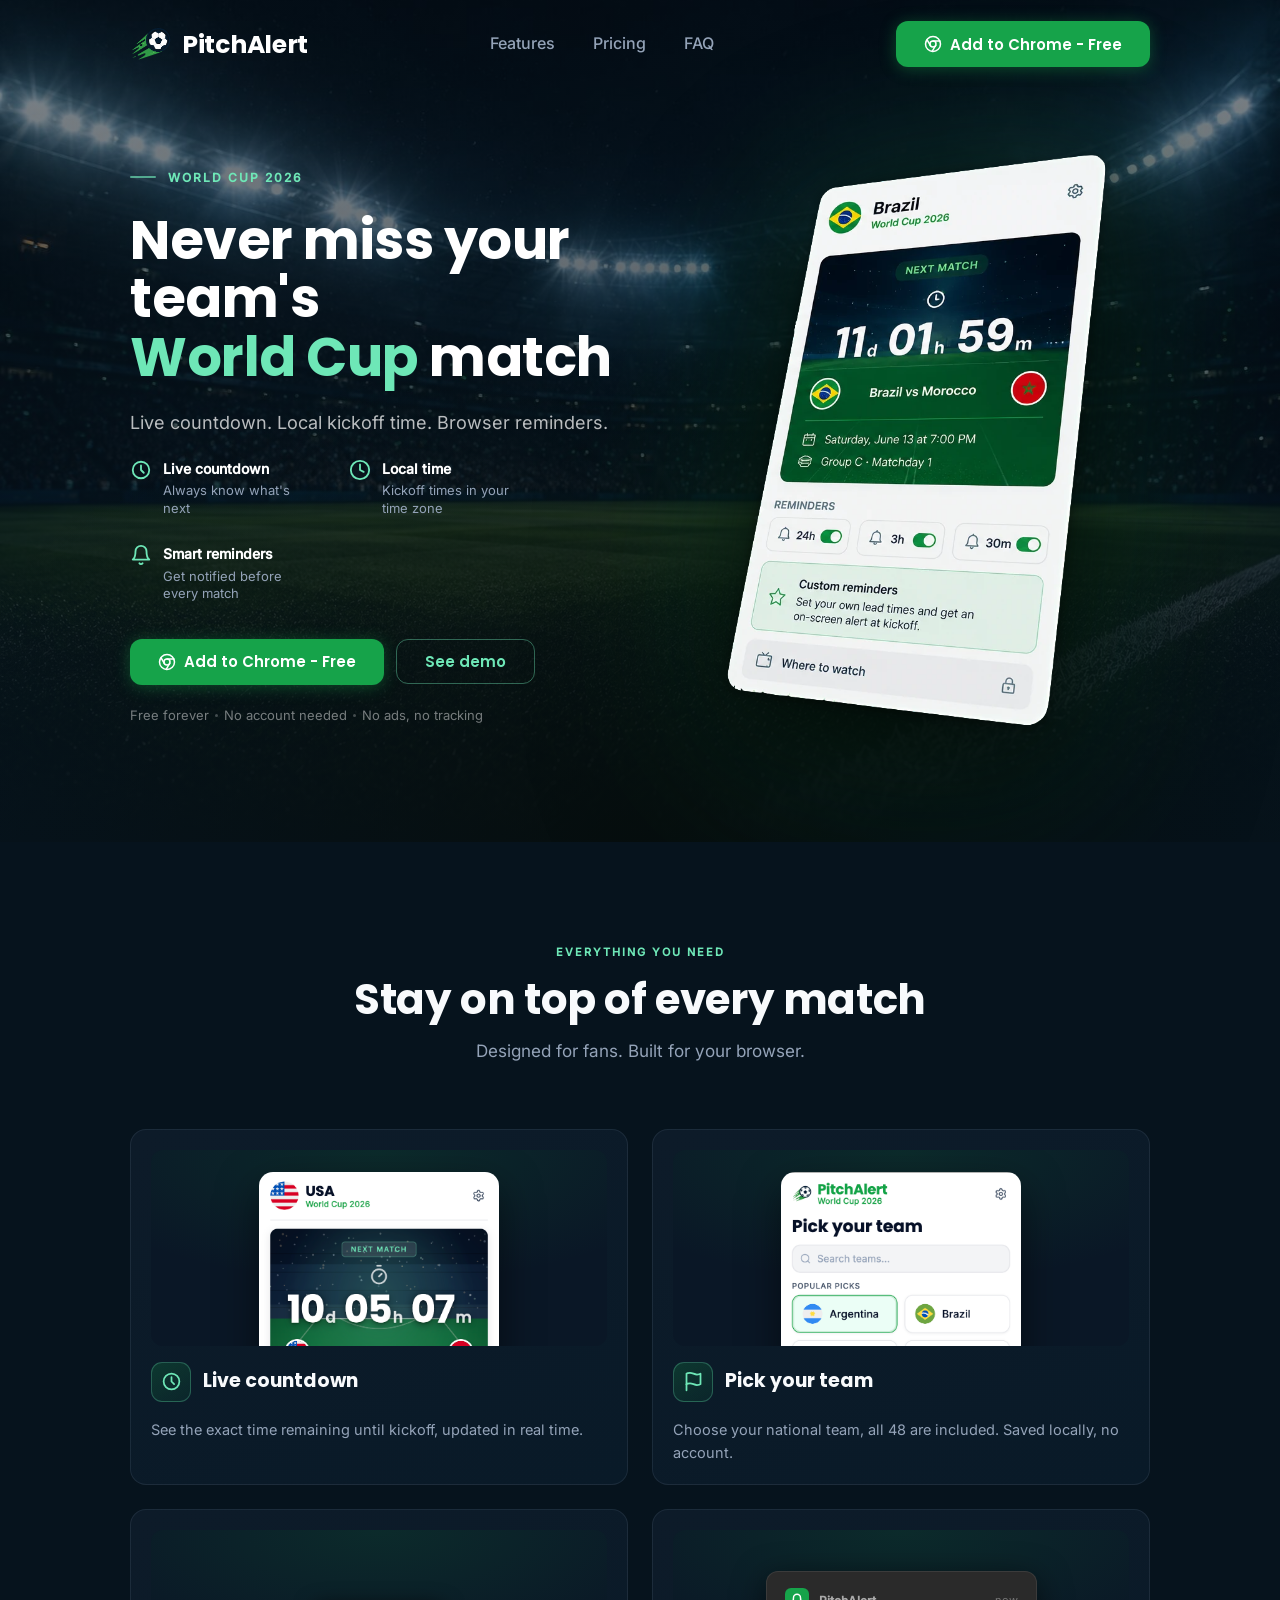
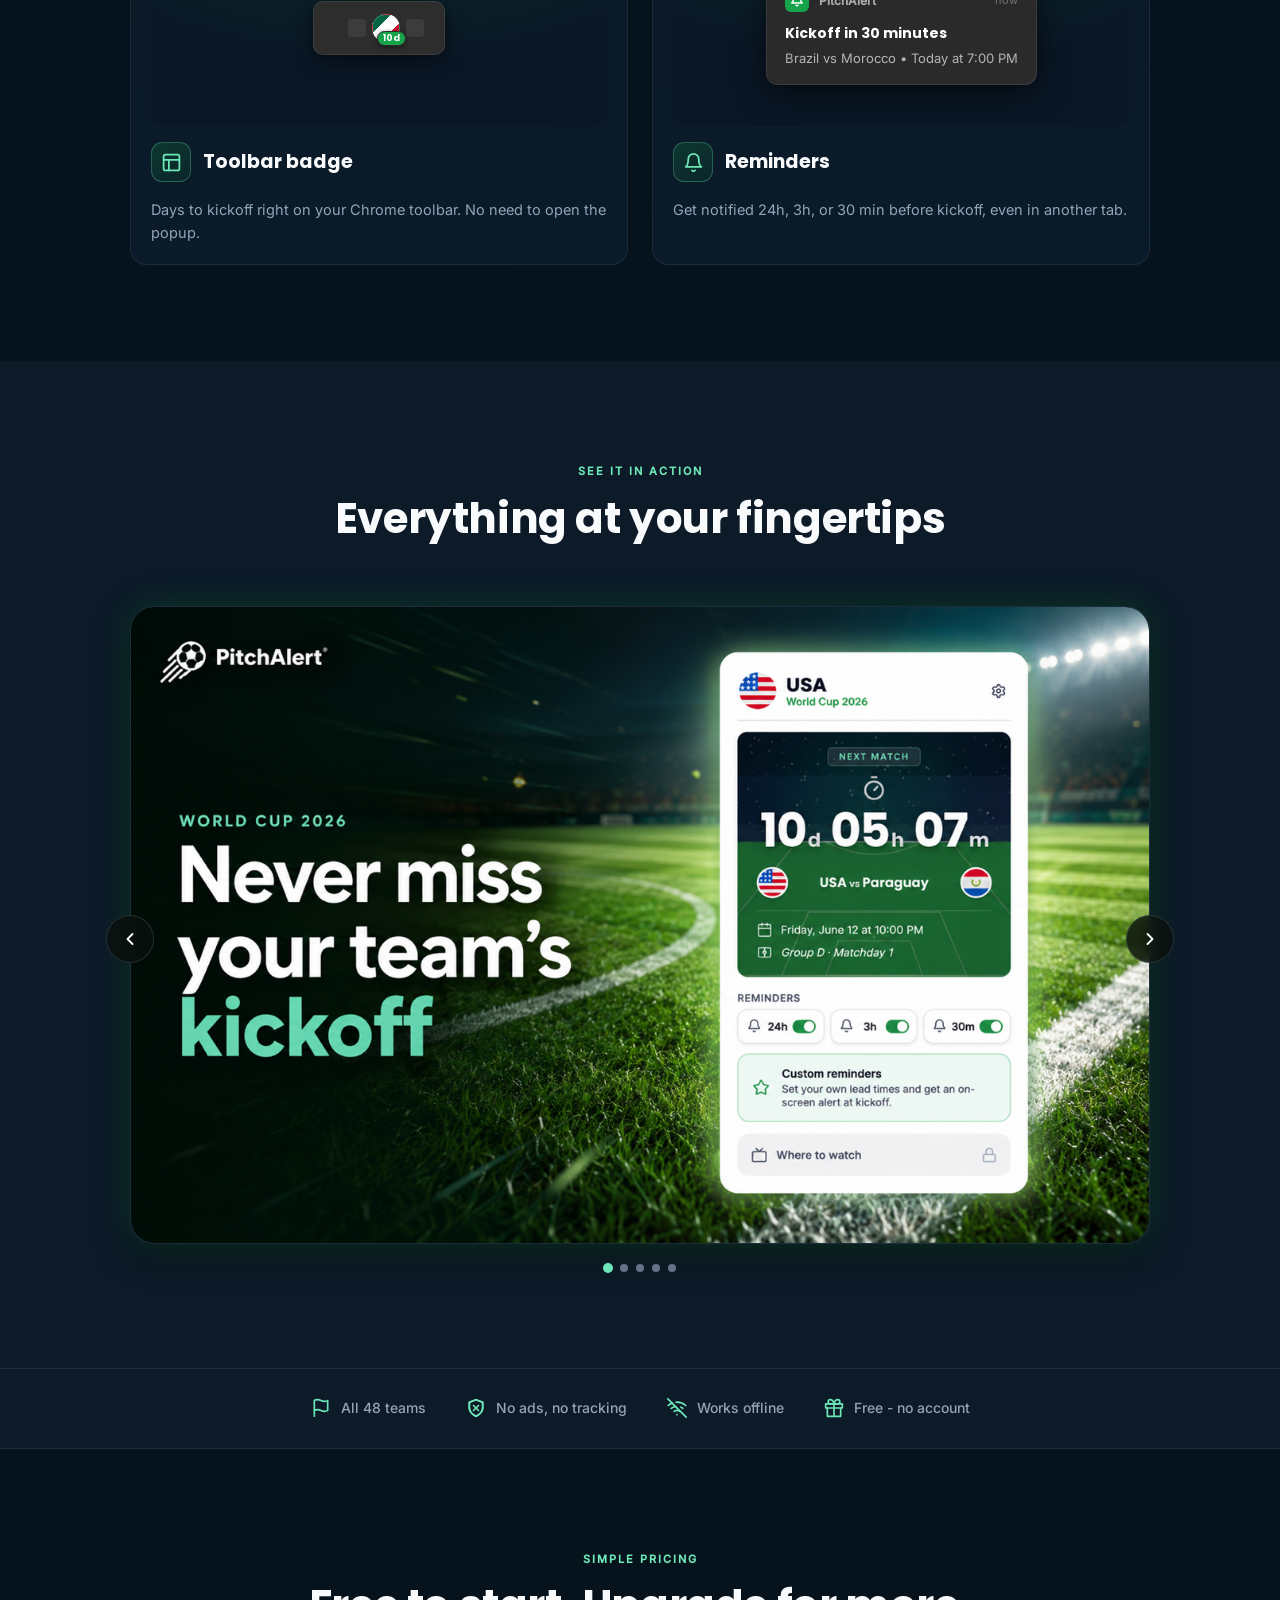
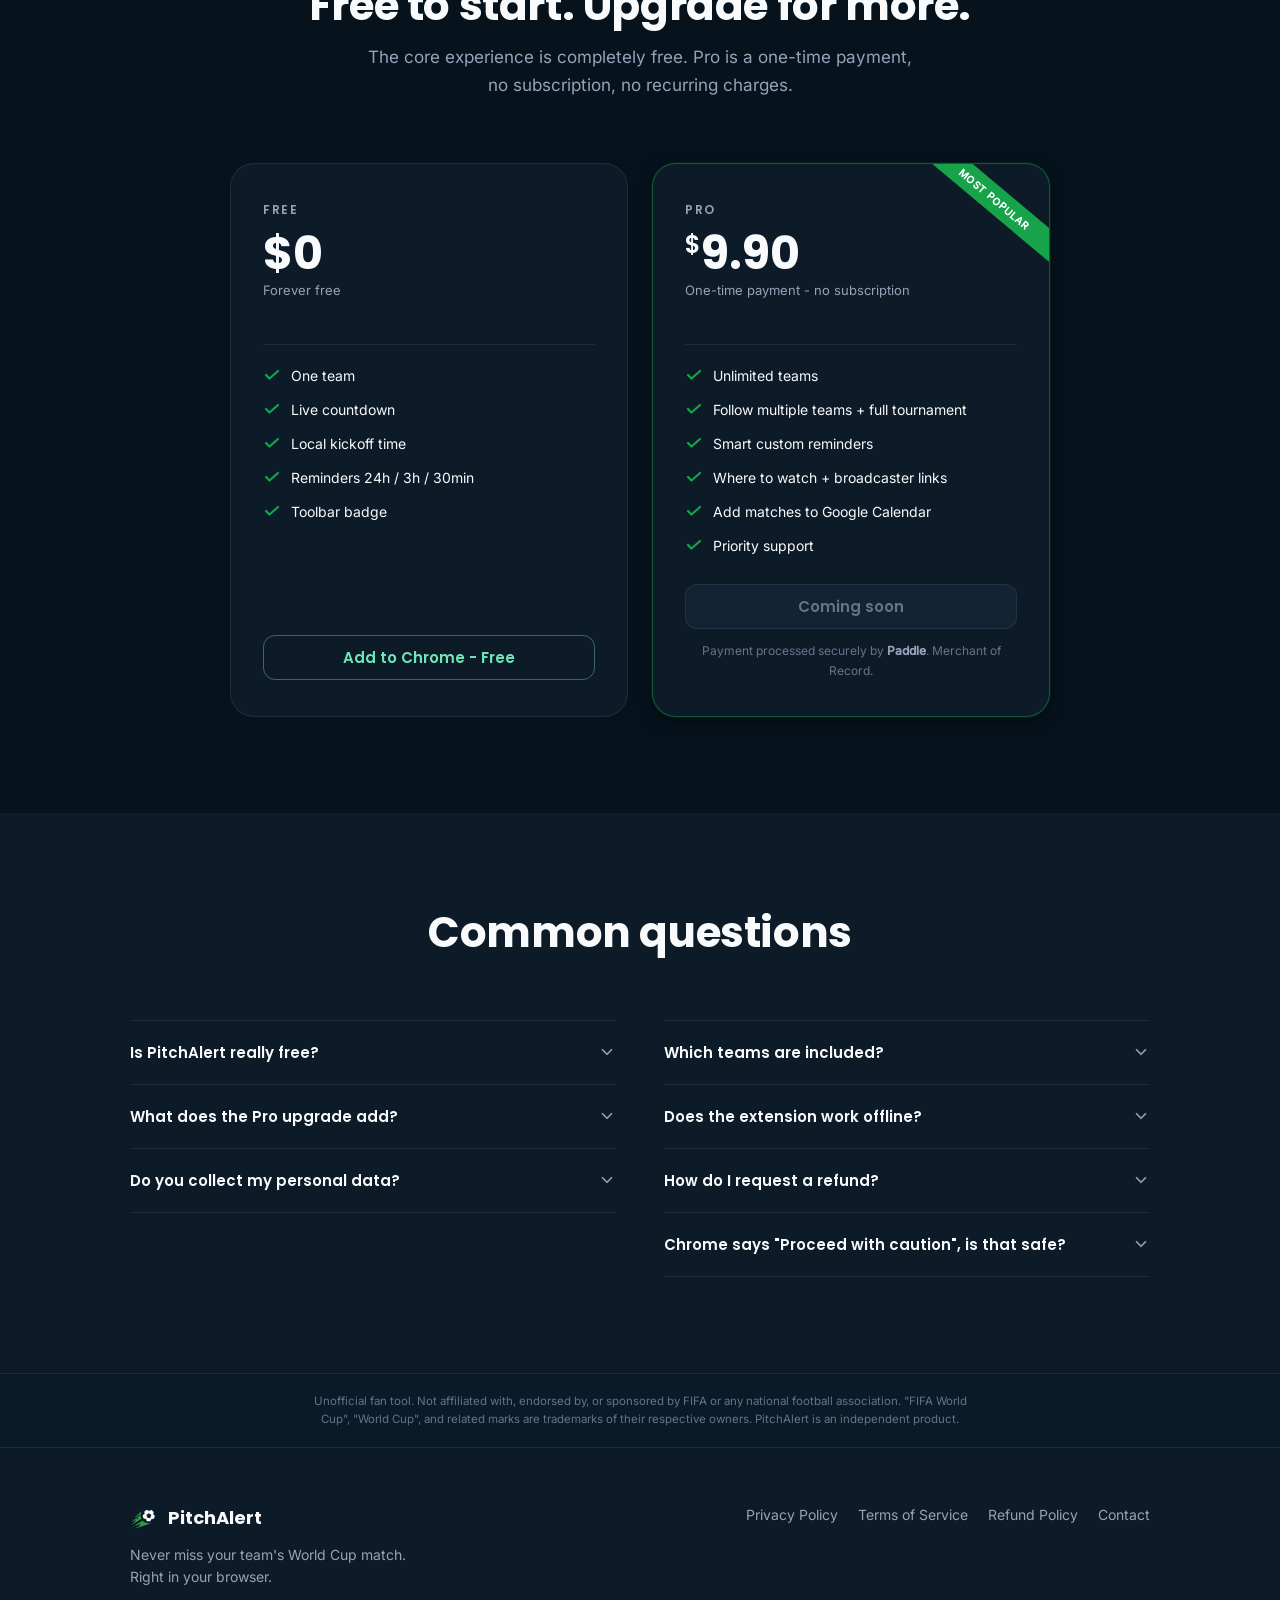
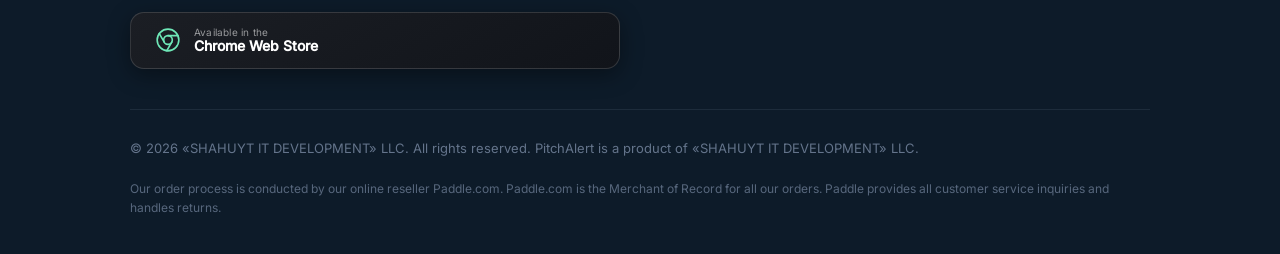
==== commit 1548ba36: "Legal: name SHAHUYT IT DEVELOPMENT LLC as seller, add Paddle MoR disclosure, Armenia governing law, " ====
--- a/index.html
+++ b/index.html
@@ -589,7 +589,7 @@
                 </button>
                 <div class="faq-answer" id="faq-6-answer" role="region" aria-labelledby="faq-6-btn">
                   <div class="faq-answer-inner">
-                    We honour a 14-day refund window for Pro purchases. Email us at <a href="mailto:tgparm973@gmail.com">tgparm973@gmail.com</a> with your order number and we'll process the refund promptly. See the full <a href="refund.html">Refund Policy</a> for details.
+                    We honour a 30-day refund window for Pro purchases. Email us at <a href="mailto:tgparm973@gmail.com">tgparm973@gmail.com</a> with your order number and we'll process the refund promptly. See the full <a href="refund.html">Refund Policy</a> for details.
                   </div>
                 </div>
               </li>
@@ -693,7 +693,8 @@
       </div>
 
       <div class="footer-bottom">
-        <p class="footer-copy">&copy; 2026 PitchAlert. All rights reserved.</p>
+        <p class="footer-copy">&copy; 2026 «SHAHUYT IT DEVELOPMENT» LLC. All rights reserved. PitchAlert is a product of «SHAHUYT IT DEVELOPMENT» LLC.</p>
+        <p class="footer-mor">Our order process is conducted by our online reseller Paddle.com. Paddle.com is the Merchant of Record for all our orders. Paddle provides all customer service inquiries and handles returns.</p>
       </div>
 
     </div>
--- a/assets/css/style.css
+++ b/assets/css/style.css
@@ -1283,6 +1283,15 @@
   color: var(--color-text-dim);
 }
 
+.footer-mor {
+  flex-basis: 100%;
+  margin: 10px 0 0;
+  font-size: 12px;
+  line-height: 1.55;
+  color: var(--color-text-dim);
+  opacity: 0.85;
+}
+
 /* -----------------------------------------------------------------------
    Disclaimer
 ----------------------------------------------------------------------- */
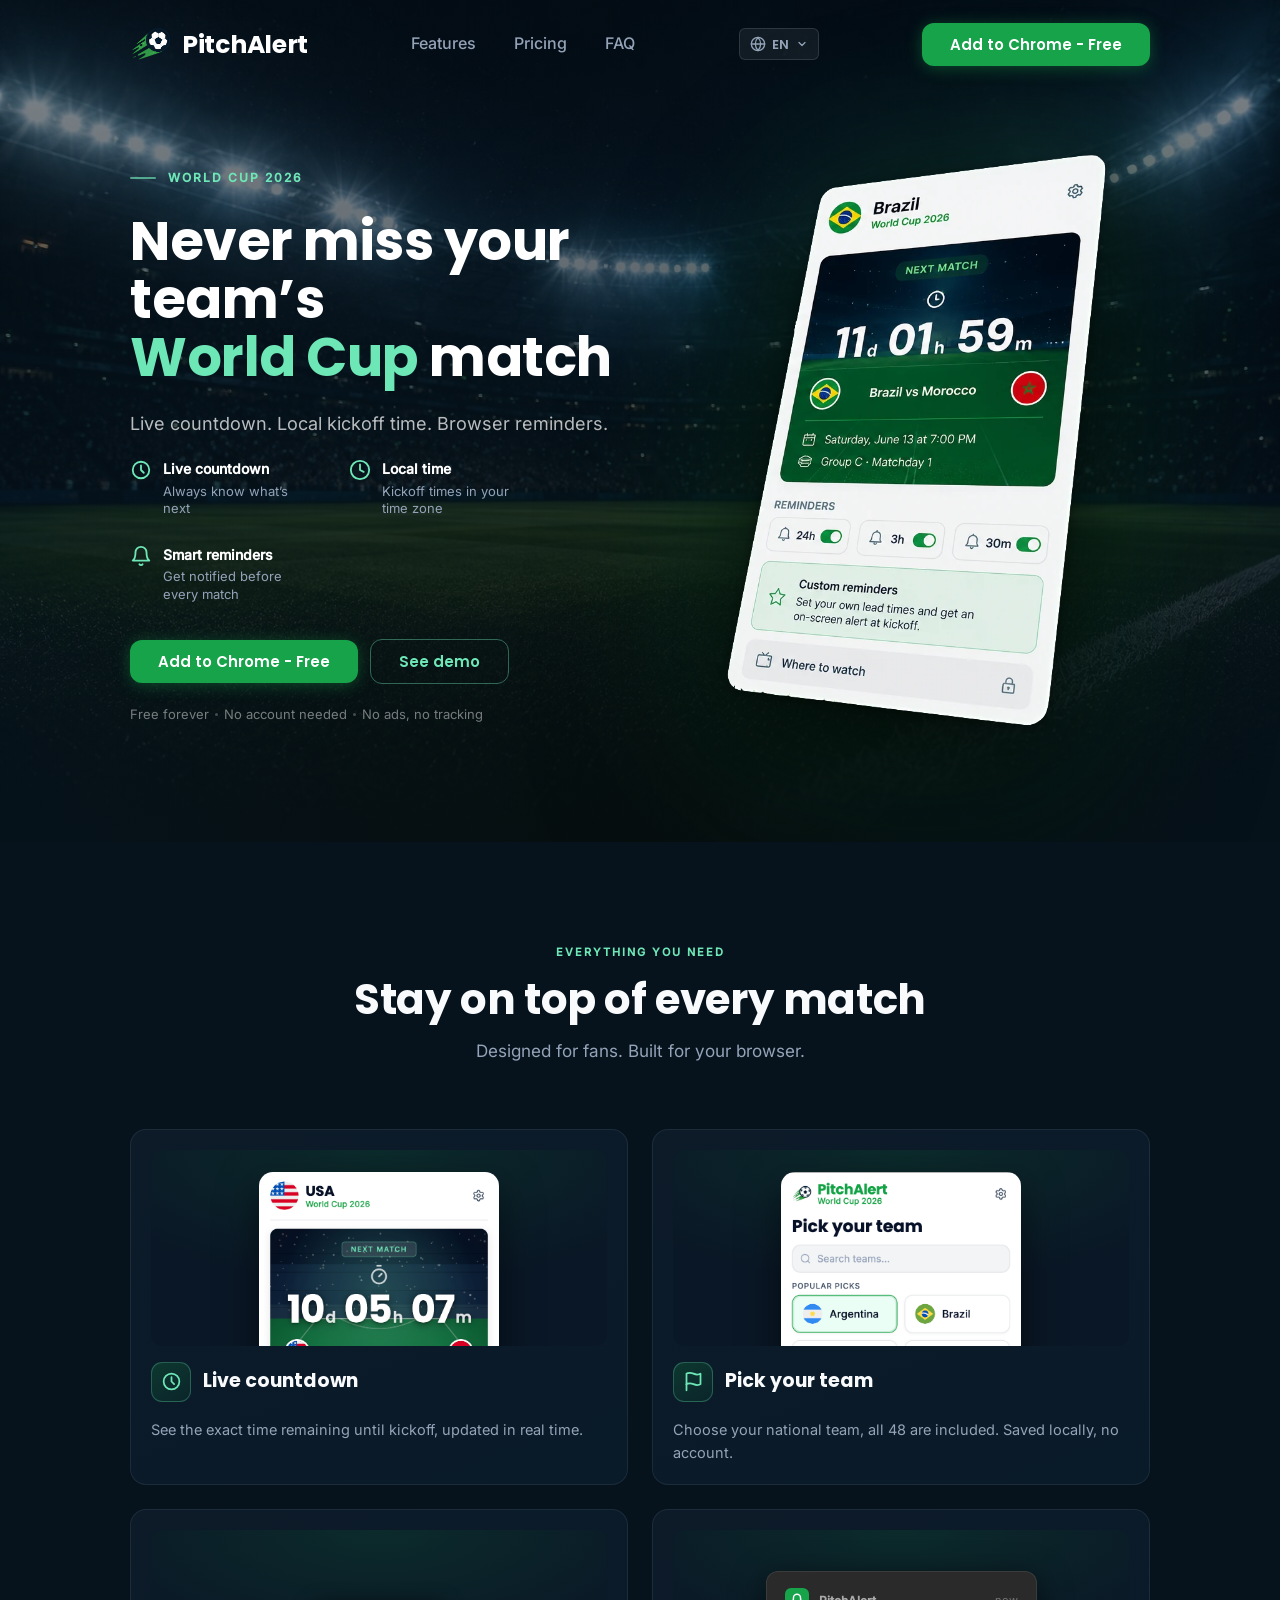
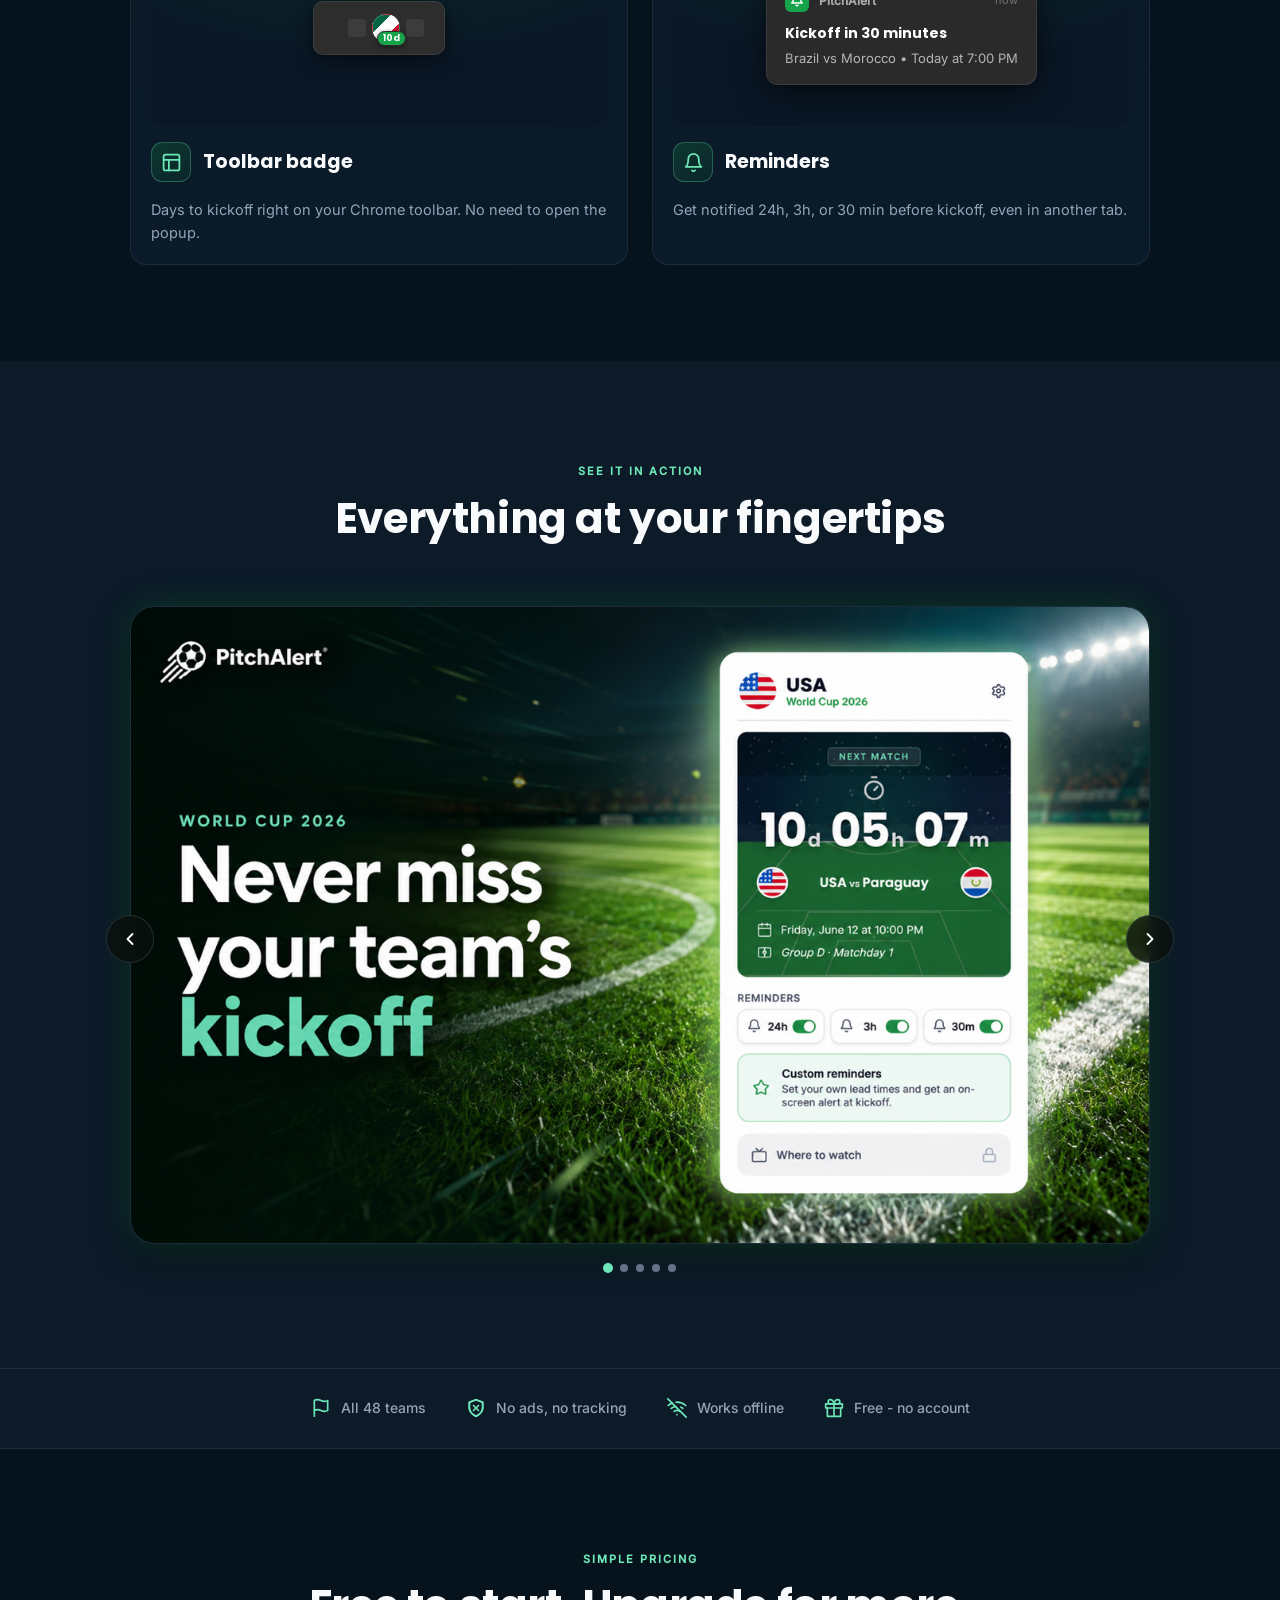
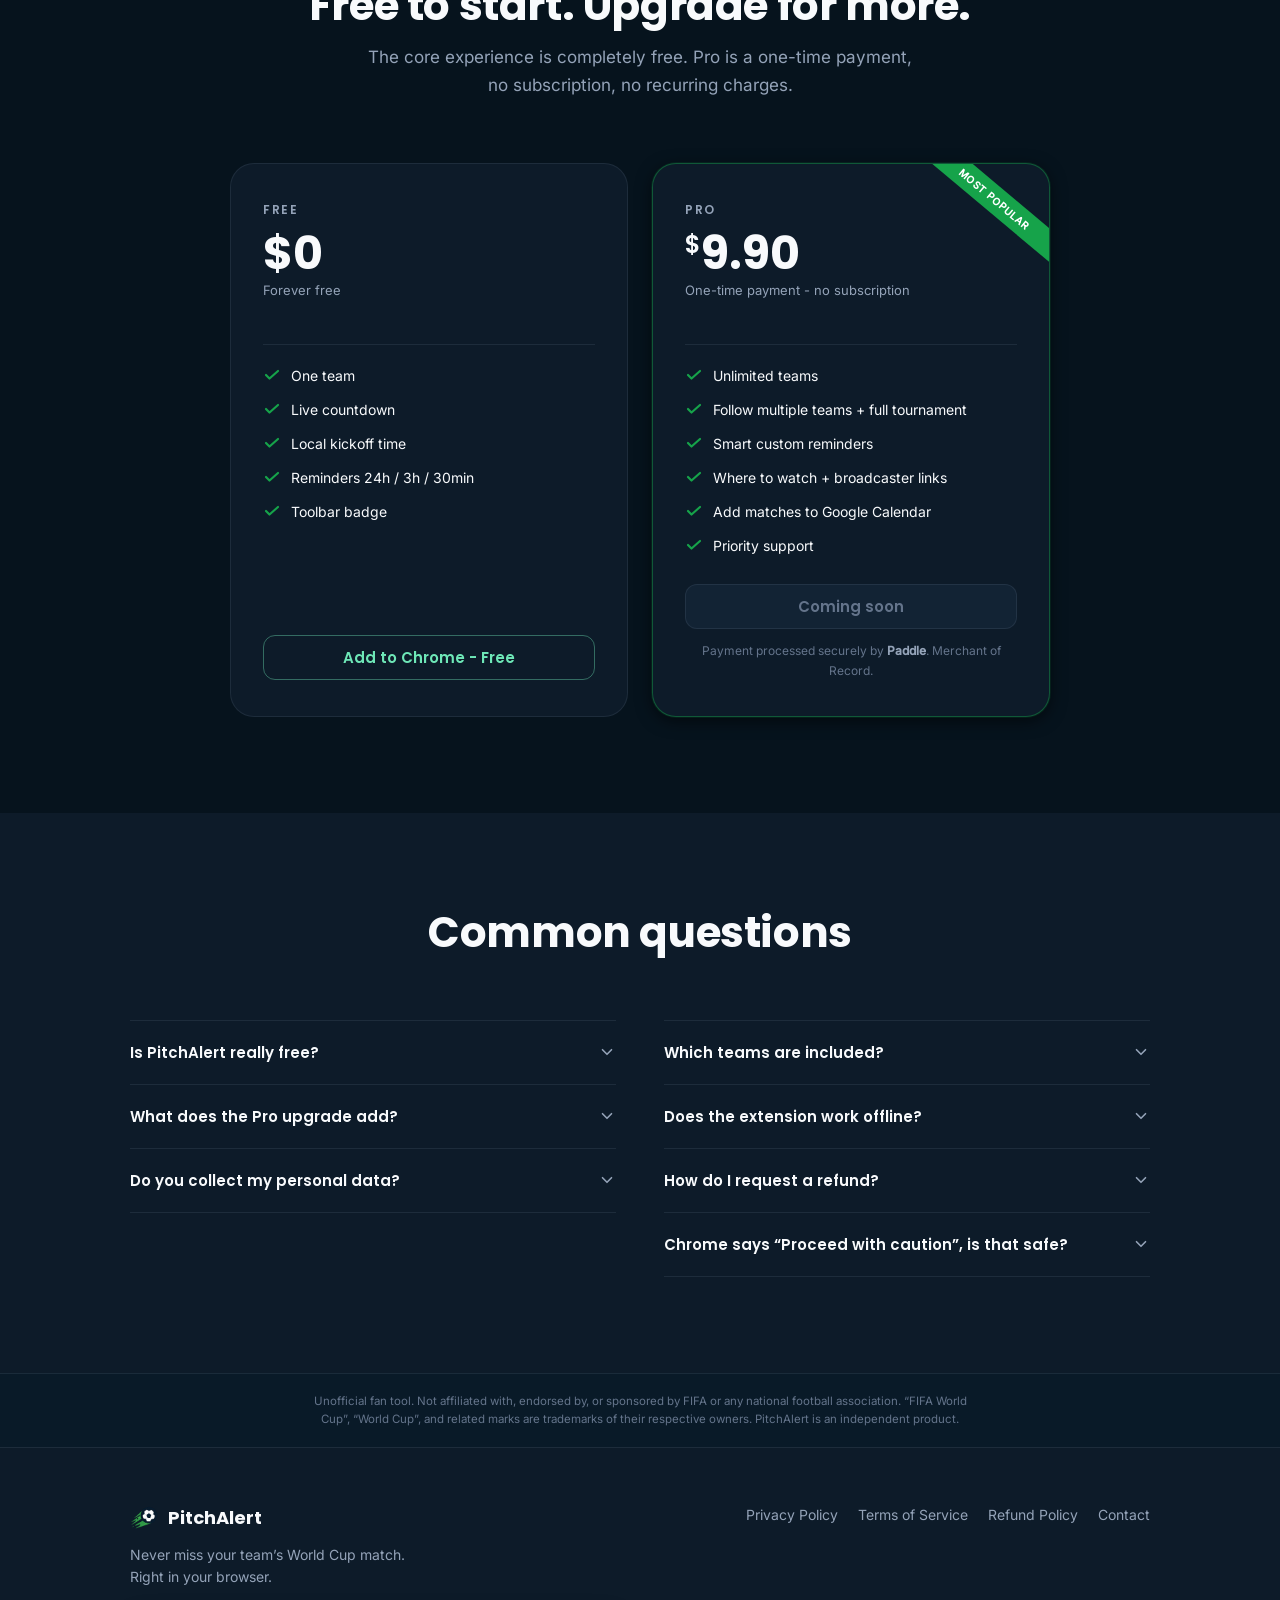
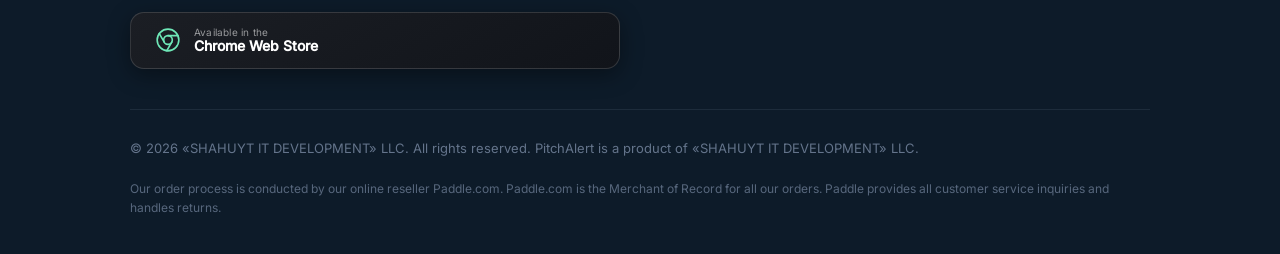
==== commit 28a36693: "Add client-side i18n (EN/ES/PT-BR) with header language switcher and browser detection" ====
--- a/index.html
+++ b/index.html
@@ -3,10 +3,12 @@
 <head>
   <meta charset="UTF-8">
   <meta name="viewport" content="width=device-width, initial-scale=1.0">
-  <title>PitchAlert | Never Miss Your Team's World Cup 2026 Match</title>
-  <meta name="description" content="PitchAlert gives you a live countdown to your national team's next World Cup 2026 match, kickoff time in your local timezone, and reminders 24h, 3h, and 30 min before kickoff, right in your browser.">
+  <title data-i18n="meta.title">PitchAlert | Never Miss Your Team's World Cup 2026 Match</title>
+  <meta name="description" data-i18n-attr="content:meta.description" content="PitchAlert gives you a live countdown to your national team's next World Cup 2026 match, kickoff time in your local timezone, and reminders 24h, 3h, and 30 min before kickoff, right in your browser.">
   <link rel="icon" type="image/png" href="assets/logo/mark.png">
   <link rel="stylesheet" href="assets/css/style.css">
+  <!-- i18n dictionaries — synchronous, no FOUC -->
+  <script src="assets/js/i18n-data.js"></script>
 </head>
 <body>
 
@@ -17,22 +19,67 @@
     <nav class="site-nav" aria-label="Main navigation">
       <div class="container nav-inner">
 
-        <a href="/" class="nav-brand" aria-label="PitchAlert home">
+        <a href="/" class="nav-brand" data-i18n-attr="aria-label:nav.home" aria-label="PitchAlert home">
           <img src="assets/logo/mark.png" alt="" class="nav-brand-mark" width="32" height="32">
           <span class="nav-brand-name">PitchAlert</span>
         </a>
 
         <ul class="nav-links" role="list">
-          <li><a href="#features">Features</a></li>
-          <li><a href="#pricing">Pricing</a></li>
-          <li><a href="#faq">FAQ</a></li>
+          <li><a href="#features" data-i18n="nav.features">Features</a></li>
+          <li><a href="#pricing" data-i18n="nav.pricing">Pricing</a></li>
+          <li><a href="#faq" data-i18n="nav.faq">FAQ</a></li>
         </ul>
+
+        <!-- Language switcher -->
+        <div class="lang-switcher" role="navigation" aria-label="Language">
+          <button
+            class="lang-switcher-toggle"
+            aria-haspopup="true"
+            aria-expanded="false"
+            data-i18n-attr="aria-label:nav.langLabel"
+            aria-label="Language"
+          >
+            <!-- Globe icon -->
+            <svg width="16" height="16" viewBox="0 0 24 24" fill="none" stroke="currentColor"
+                 stroke-width="2" stroke-linecap="round" stroke-linejoin="round" aria-hidden="true">
+              <circle cx="12" cy="12" r="10"/>
+              <line x1="2" y1="12" x2="22" y2="12"/>
+              <path d="M12 2a15.3 15.3 0 0 1 4 10 15.3 15.3 0 0 1-4 10 15.3 15.3 0 0 1-4-10 15.3 15.3 0 0 1 4-10z"/>
+            </svg>
+            <span class="lang-switcher-current">EN</span>
+            <svg class="lang-switcher-chevron" width="12" height="12" viewBox="0 0 24 24" fill="none"
+                 stroke="currentColor" stroke-width="2.5" stroke-linecap="round" stroke-linejoin="round" aria-hidden="true">
+              <polyline points="6 9 12 15 18 9"/>
+            </svg>
+          </button>
+          <ul class="lang-dropdown" role="list">
+            <li>
+              <button class="lang-btn lang-btn--active" data-lang="en" aria-current="true">
+                <span class="lang-btn-code">EN</span>
+                <span class="lang-btn-name">English</span>
+              </button>
+            </li>
+            <li>
+              <button class="lang-btn" data-lang="es" aria-current="false">
+                <span class="lang-btn-code">ES</span>
+                <span class="lang-btn-name">Español</span>
+              </button>
+            </li>
+            <li>
+              <button class="lang-btn" data-lang="pt-br" aria-current="false">
+                <span class="lang-btn-code">PT</span>
+                <span class="lang-btn-name">Português</span>
+              </button>
+            </li>
+          </ul>
+        </div>
 
         <a
           href="https://chromewebstore.google.com/detail/pitchalert/bgmcmmhmpmnfkdcknpfgkmeljocdfhgc"
           class="btn btn-primary nav-cta"
           rel="noopener noreferrer"
           target="_blank"
+          data-i18n="nav.cta"
         >
           <svg width="18" height="18" viewBox="0 0 24 24" fill="none" stroke="currentColor"
                stroke-width="2" stroke-linecap="round" stroke-linejoin="round" aria-hidden="true">
@@ -60,14 +107,14 @@
         <!-- Copy side -->
         <div class="hero-copy">
 
-          <p class="hero-eyebrow">World Cup 2026</p>
+          <p class="hero-eyebrow" data-i18n="hero.eyebrow">World Cup 2026</p>
 
           <h1 class="hero-title" id="hero-heading">
-            Never miss your team's
-            <span class="hero-title-hl"><em>World Cup</em> match</span>
+            <span data-i18n="hero.title">Never miss your team's</span>
+            <span class="hero-title-hl"><em data-i18n="hero.titleHlEm">World Cup</em> <span data-i18n="hero.titleHl">match</span></span>
           </h1>
 
-          <p class="hero-sub">
+          <p class="hero-sub" data-i18n="hero.sub">
             Live countdown. Local kickoff time. Browser reminders.
           </p>
 
@@ -78,8 +125,8 @@
                 <svg viewBox="0 0 24 24"><circle cx="12" cy="12" r="9"/><polyline points="12 7 12 12 15 15"/></svg>
               </span>
               <span class="hero-feat-text">
-                <span class="hero-feat-title">Live countdown</span>
-                <span class="hero-feat-desc">Always know what's next</span>
+                <span class="hero-feat-title" data-i18n="hero.feat1Title">Live countdown</span>
+                <span class="hero-feat-desc" data-i18n="hero.feat1Desc">Always know what's next</span>
               </span>
             </div>
             <div class="hero-feat" role="listitem">
@@ -87,8 +134,8 @@
                 <svg viewBox="0 0 24 24"><circle cx="12" cy="12" r="10"/><polyline points="12 6 12 12 16 14"/></svg>
               </span>
               <span class="hero-feat-text">
-                <span class="hero-feat-title">Local time</span>
-                <span class="hero-feat-desc">Kickoff times in your time zone</span>
+                <span class="hero-feat-title" data-i18n="hero.feat2Title">Local time</span>
+                <span class="hero-feat-desc" data-i18n="hero.feat2Desc">Kickoff times in your time zone</span>
               </span>
             </div>
             <div class="hero-feat" role="listitem">
@@ -96,8 +143,8 @@
                 <svg viewBox="0 0 24 24"><path d="M18 8A6 6 0 0 0 6 8c0 7-3 9-3 9h18s-3-2-3-9"/><path d="M13.73 21a2 2 0 0 1-3.46 0"/></svg>
               </span>
               <span class="hero-feat-text">
-                <span class="hero-feat-title">Smart reminders</span>
-                <span class="hero-feat-desc">Get notified before every match</span>
+                <span class="hero-feat-title" data-i18n="hero.feat3Title">Smart reminders</span>
+                <span class="hero-feat-desc" data-i18n="hero.feat3Desc">Get notified before every match</span>
               </span>
             </div>
           </div>
@@ -108,6 +155,7 @@
               class="btn btn-primary"
               rel="noopener noreferrer"
               target="_blank"
+              data-i18n="hero.ctaPrimary"
             >
               <!-- Chrome icon -->
               <svg width="18" height="18" viewBox="0 0 24 24" fill="none" stroke="currentColor"
@@ -120,15 +168,15 @@
               </svg>
               Add to Chrome - Free
             </a>
-            <a href="#screenshots" class="btn btn-outline">See demo</a>
+            <a href="#screenshots" class="btn btn-outline" data-i18n="hero.ctaSecondary">See demo</a>
           </div>
 
           <p class="hero-proof">
-            <span>Free forever</span>
+            <span data-i18n="hero.proof1">Free forever</span>
             <span class="hero-proof-dot" aria-hidden="true"></span>
-            <span>No account needed</span>
+            <span data-i18n="hero.proof2">No account needed</span>
             <span class="hero-proof-dot" aria-hidden="true"></span>
-            <span>No ads, no tracking</span>
+            <span data-i18n="hero.proof3">No ads, no tracking</span>
           </p>
 
         </div>
@@ -139,6 +187,7 @@
             <img
               src="assets/screenshots/hero.webp"
               alt="PitchAlert extension popup showing a countdown to the Brazil match with live timer and reminder toggles"
+              data-i18n-attr="alt:hero.shotAlt"
               class="hero-screenshot"
               width="400"
               height="577"
@@ -157,42 +206,50 @@
       <div class="container">
 
         <div class="section-header">
-          <span class="section-label">Everything you need</span>
-          <h2 class="section-title" id="features-heading">Stay on top of every match</h2>
-          <p class="section-sub">Designed for fans. Built for your browser.</p>
+          <span class="section-label" data-i18n="features.label">Everything you need</span>
+          <h2 class="section-title" id="features-heading" data-i18n="features.title">Stay on top of every match</h2>
+          <p class="section-sub" data-i18n="features.sub">Designed for fans. Built for your browser.</p>
         </div>
 
         <div class="features-grid">
 
           <article class="feature-card">
             <div class="feature-card-visual">
-              <img src="assets/screenshots/feat-countdown.png" alt="PitchAlert countdown screen showing the live timer to the next USA match" loading="lazy">
+              <img src="assets/screenshots/feat-countdown.png"
+                   alt="PitchAlert countdown screen showing the live timer to the next USA match"
+                   data-i18n-attr="alt:features.card1ImgAlt"
+                   loading="lazy">
             </div>
             <div class="feature-card-head">
               <span class="feature-card-icon" aria-hidden="true">
                 <svg viewBox="0 0 24 24"><circle cx="12" cy="12" r="9"/><polyline points="12 7 12 12 15 15"/></svg>
               </span>
-              <h3 class="feature-card-title">Live countdown</h3>
-            </div>
-            <p class="feature-card-desc">See the exact time remaining until kickoff, updated in real time.</p>
+              <h3 class="feature-card-title" data-i18n="features.card1Title">Live countdown</h3>
+            </div>
+            <p class="feature-card-desc" data-i18n="features.card1Desc">See the exact time remaining until kickoff, updated in real time.</p>
           </article>
 
           <article class="feature-card">
             <div class="feature-card-visual">
-              <img src="assets/screenshots/feat-picker.png" alt="PitchAlert team picker showing all 48 World Cup teams" loading="lazy">
+              <img src="assets/screenshots/feat-picker.png"
+                   alt="PitchAlert team picker showing all 48 World Cup teams"
+                   data-i18n-attr="alt:features.card2ImgAlt"
+                   loading="lazy">
             </div>
             <div class="feature-card-head">
               <span class="feature-card-icon" aria-hidden="true">
                 <svg viewBox="0 0 24 24"><path d="M4 15s1-1 4-1 5 2 8 2 4-1 4-1V3s-1 1-4 1-5-2-8-2-4 1-4 1z"/><line x1="4" y1="22" x2="4" y2="15"/></svg>
               </span>
-              <h3 class="feature-card-title">Pick your team</h3>
-            </div>
-            <p class="feature-card-desc">Choose your national team, all 48 are included. Saved locally, no account.</p>
+              <h3 class="feature-card-title" data-i18n="features.card2Title">Pick your team</h3>
+            </div>
+            <p class="feature-card-desc" data-i18n="features.card2Desc">Choose your national team, all 48 are included. Saved locally, no account.</p>
           </article>
 
           <article class="feature-card">
             <div class="feature-card-visual feature-card-visual--mock" aria-hidden="true">
-              <div class="toolbar-mock" role="img" aria-label="Chrome toolbar showing PitchAlert icon with a 10-day countdown badge">
+              <div class="toolbar-mock" role="img"
+                   aria-label="Chrome toolbar showing PitchAlert icon with a 10-day countdown badge"
+                   data-i18n-attr="aria-label:features.card3MockAlt">
                 <div class="toolbar-mock-bar"></div>
                 <div class="toolbar-mock-actions">
                   <div class="toolbar-mock-btn"></div>
@@ -208,14 +265,16 @@
               <span class="feature-card-icon" aria-hidden="true">
                 <svg viewBox="0 0 24 24"><rect x="3" y="3" width="18" height="18" rx="2" ry="2"/><line x1="3" y1="9" x2="21" y2="9"/><line x1="9" y1="21" x2="9" y2="9"/></svg>
               </span>
-              <h3 class="feature-card-title">Toolbar badge</h3>
-            </div>
-            <p class="feature-card-desc">Days to kickoff right on your Chrome toolbar. No need to open the popup.</p>
+              <h3 class="feature-card-title" data-i18n="features.card3Title">Toolbar badge</h3>
+            </div>
+            <p class="feature-card-desc" data-i18n="features.card3Desc">Days to kickoff right on your Chrome toolbar. No need to open the popup.</p>
           </article>
 
           <article class="feature-card">
             <div class="feature-card-visual feature-card-visual--mock" aria-hidden="true">
-              <div class="notif-mock" role="img" aria-label="Chrome notification: Kickoff in 30 minutes, Brazil vs Morocco, Today at 7:00 PM">
+              <div class="notif-mock" role="img"
+                   aria-label="Chrome notification: Kickoff in 30 minutes, Brazil vs Morocco, Today at 7:00 PM"
+                   data-i18n-attr="aria-label:features.card4MockAlt">
                 <div class="notif-mock-header">
                   <div class="notif-mock-icon">
                     <svg viewBox="0 0 24 24"><path d="M18 8A6 6 0 0 0 6 8c0 7-3 9-3 9h18s-3-2-3-9"/><path d="M13.73 21a2 2 0 0 1-3.46 0"/></svg>
@@ -223,17 +282,17 @@
                   <span class="notif-mock-app">PitchAlert</span>
                   <span class="notif-mock-time">now</span>
                 </div>
-                <p class="notif-mock-title">Kickoff in 30 minutes</p>
-                <p class="notif-mock-body">Brazil vs Morocco &bull; Today at 7:00 PM</p>
+                <p class="notif-mock-title" data-i18n="features.card4NotifTitle">Kickoff in 30 minutes</p>
+                <p class="notif-mock-body" data-i18n="features.card4NotifBody">Brazil vs Morocco &bull; Today at 7:00 PM</p>
               </div>
             </div>
             <div class="feature-card-head">
               <span class="feature-card-icon" aria-hidden="true">
                 <svg viewBox="0 0 24 24"><path d="M18 8A6 6 0 0 0 6 8c0 7-3 9-3 9h18s-3-2-3-9"/><path d="M13.73 21a2 2 0 0 1-3.46 0"/></svg>
               </span>
-              <h3 class="feature-card-title">Reminders</h3>
-            </div>
-            <p class="feature-card-desc">Get notified 24h, 3h, or 30 min before kickoff, even in another tab.</p>
+              <h3 class="feature-card-title" data-i18n="features.card4Title">Reminders</h3>
+            </div>
+            <p class="feature-card-desc" data-i18n="features.card4Desc">Get notified 24h, 3h, or 30 min before kickoff, even in another tab.</p>
           </article>
 
         </div>
@@ -247,45 +306,78 @@
       <div class="container">
 
         <div class="section-header">
-          <span class="section-label">See it in action</span>
-          <h2 class="section-title" id="carousel-heading">Everything at your fingertips</h2>
-        </div>
-
-        <div class="carousel-wrapper" role="region" aria-label="Extension screenshots carousel" tabindex="0">
+          <span class="section-label" data-i18n="carousel.label">See it in action</span>
+          <h2 class="section-title" id="carousel-heading" data-i18n="carousel.title">Everything at your fingertips</h2>
+        </div>
+
+        <div class="carousel-wrapper" role="region"
+             aria-label="Extension screenshots carousel"
+             data-i18n-attr="aria-label:carousel.regionLabel"
+             tabindex="0">
 
           <div class="carousel-track-outer">
             <div class="carousel-track" aria-live="polite">
               <div class="carousel-slide" aria-hidden="false">
-                <img src="assets/screenshots/carousel-1.png" alt="PitchAlert, main countdown screen showing the next match" loading="lazy" width="1280" height="800">
+                <img src="assets/screenshots/carousel-1.png"
+                     alt="PitchAlert, main countdown screen showing the next match"
+                     data-i18n-attr="alt:carousel.slide1Alt"
+                     loading="lazy" width="1280" height="800">
               </div>
               <div class="carousel-slide" aria-hidden="true">
-                <img src="assets/screenshots/carousel-2.png" alt="PitchAlert, team picker with all 48 World Cup teams" loading="lazy" width="1280" height="800">
+                <img src="assets/screenshots/carousel-2.png"
+                     alt="PitchAlert, team picker with all 48 World Cup teams"
+                     data-i18n-attr="alt:carousel.slide2Alt"
+                     loading="lazy" width="1280" height="800">
               </div>
               <div class="carousel-slide" aria-hidden="true">
-                <img src="assets/screenshots/carousel-3.png" alt="PitchAlert, reminder settings screen" loading="lazy" width="1280" height="800">
+                <img src="assets/screenshots/carousel-3.png"
+                     alt="PitchAlert, reminder settings screen"
+                     data-i18n-attr="alt:carousel.slide3Alt"
+                     loading="lazy" width="1280" height="800">
               </div>
               <div class="carousel-slide" aria-hidden="true">
-                <img src="assets/screenshots/carousel-4.png" alt="PitchAlert, full match schedule view" loading="lazy" width="1280" height="800">
+                <img src="assets/screenshots/carousel-4.png"
+                     alt="PitchAlert, full match schedule view"
+                     data-i18n-attr="alt:carousel.slide4Alt"
+                     loading="lazy" width="1280" height="800">
               </div>
               <div class="carousel-slide" aria-hidden="true">
-                <img src="assets/screenshots/carousel-5.png" alt="PitchAlert, share with friends screen" loading="lazy" width="1280" height="800">
+                <img src="assets/screenshots/carousel-5.png"
+                     alt="PitchAlert, share with friends screen"
+                     data-i18n-attr="alt:carousel.slide5Alt"
+                     loading="lazy" width="1280" height="800">
               </div>
             </div>
           </div>
 
-          <button class="carousel-btn carousel-btn-prev" aria-label="Previous screenshot">
+          <button class="carousel-btn carousel-btn-prev"
+                  aria-label="Previous screenshot"
+                  data-i18n-attr="aria-label:carousel.prevBtn">
             <svg viewBox="0 0 24 24" aria-hidden="true"><polyline points="15 18 9 12 15 6"/></svg>
           </button>
-          <button class="carousel-btn carousel-btn-next" aria-label="Next screenshot">
+          <button class="carousel-btn carousel-btn-next"
+                  aria-label="Next screenshot"
+                  data-i18n-attr="aria-label:carousel.nextBtn">
             <svg viewBox="0 0 24 24" aria-hidden="true"><polyline points="9 18 15 12 9 6"/></svg>
           </button>
 
-          <div class="carousel-dots" role="list" aria-label="Slide indicators">
-            <button class="carousel-dot active" role="listitem" aria-label="Slide 1" aria-current="true"></button>
-            <button class="carousel-dot" role="listitem" aria-label="Slide 2" aria-current="false"></button>
-            <button class="carousel-dot" role="listitem" aria-label="Slide 3" aria-current="false"></button>
-            <button class="carousel-dot" role="listitem" aria-label="Slide 4" aria-current="false"></button>
-            <button class="carousel-dot" role="listitem" aria-label="Slide 5" aria-current="false"></button>
+          <div class="carousel-dots" role="list"
+               aria-label="Slide indicators">
+            <button class="carousel-dot active" role="listitem"
+                    aria-label="Slide 1" data-i18n-attr="aria-label:carousel.slide1Indicator"
+                    aria-current="true"></button>
+            <button class="carousel-dot" role="listitem"
+                    aria-label="Slide 2" data-i18n-attr="aria-label:carousel.slide2Indicator"
+                    aria-current="false"></button>
+            <button class="carousel-dot" role="listitem"
+                    aria-label="Slide 3" data-i18n-attr="aria-label:carousel.slide3Indicator"
+                    aria-current="false"></button>
+            <button class="carousel-dot" role="listitem"
+                    aria-label="Slide 4" data-i18n-attr="aria-label:carousel.slide4Indicator"
+                    aria-current="false"></button>
+            <button class="carousel-dot" role="listitem"
+                    aria-label="Slide 5" data-i18n-attr="aria-label:carousel.slide5Indicator"
+                    aria-current="false"></button>
           </div>
 
         </div>
@@ -295,14 +387,16 @@
     <!-- ==================================================================
          TRUST BAR
     =================================================================== -->
-    <div class="trust-bar" role="region" aria-label="Key facts">
+    <div class="trust-bar" role="region"
+         aria-label="Key facts"
+         data-i18n-attr="aria-label:trust.regionLabel">
       <div class="container">
         <ul class="trust-items" role="list">
 
           <li class="trust-item">
             <!-- Flag icon -->
             <svg viewBox="0 0 24 24" aria-hidden="true"><path d="M4 15s1-1 4-1 5 2 8 2 4-1 4-1V3s-1 1-4 1-5-2-8-2-4 1-4 1z"/><line x1="4" y1="22" x2="4" y2="15"/></svg>
-            All 48 teams
+            <span data-i18n="trust.item1">All 48 teams</span>
           </li>
 
           <li class="trust-item">
@@ -311,19 +405,19 @@
               <path d="M12 22s8-4 8-10V5l-8-3-8 3v7c0 6 8 10 8 10z"/>
               <line x1="9" y1="9" x2="15" y2="15"/><line x1="15" y1="9" x2="9" y2="15"/>
             </svg>
-            No ads, no tracking
+            <span data-i18n="trust.item2">No ads, no tracking</span>
           </li>
 
           <li class="trust-item">
             <!-- Wifi-off icon -->
             <svg viewBox="0 0 24 24" aria-hidden="true"><line x1="1" y1="1" x2="23" y2="23"/><path d="M16.72 11.06A10.94 10.94 0 0 1 19 12.55"/><path d="M5 12.55a10.94 10.94 0 0 1 5.17-2.39"/><path d="M10.71 5.05A16 16 0 0 1 22.56 9"/><path d="M1.42 9a15.91 15.91 0 0 1 4.7-2.88"/><path d="M8.53 16.11a6 6 0 0 1 6.95 0"/><line x1="12" y1="20" x2="12.01" y2="20"/></svg>
-            Works offline
+            <span data-i18n="trust.item3">Works offline</span>
           </li>
 
           <li class="trust-item">
             <!-- Tag / free icon -->
             <svg viewBox="0 0 24 24" aria-hidden="true"><polyline points="20 12 20 22 4 22 4 12"/><rect x="2" y="7" width="20" height="5"/><line x1="12" y1="22" x2="12" y2="7"/><path d="M12 7H7.5a2.5 2.5 0 0 1 0-5C11 2 12 7 12 7z"/><path d="M12 7h4.5a2.5 2.5 0 0 0 0-5C13 2 12 7 12 7z"/></svg>
-            Free - no account
+            <span data-i18n="trust.item4">Free - no account</span>
           </li>
 
         </ul>
@@ -337,20 +431,20 @@
       <div class="container">
 
         <div class="section-header">
-          <span class="section-label">Simple pricing</span>
-          <h2 class="section-title" id="pricing-heading">Free to start. Upgrade for more.</h2>
-          <p class="section-sub">The core experience is completely free. Pro is a one-time payment, no subscription, no recurring charges.</p>
+          <span class="section-label" data-i18n="pricing.label">Simple pricing</span>
+          <h2 class="section-title" id="pricing-heading" data-i18n="pricing.title">Free to start. Upgrade for more.</h2>
+          <p class="section-sub" data-i18n="pricing.sub">The core experience is completely free. Pro is a one-time payment, no subscription, no recurring charges.</p>
         </div>
 
         <div class="pricing-grid">
 
           <!-- Free -->
           <div class="pricing-card">
-            <p class="pricing-plan-name">Free</p>
-            <div class="pricing-price" aria-label="$0">
+            <p class="pricing-plan-name" data-i18n="pricing.freePlan">Free</p>
+            <div class="pricing-price" aria-label="$0" data-i18n-attr="aria-label:pricing.freePrice">
               $<span>0</span>
             </div>
-            <p class="pricing-price-note">Forever free</p>
+            <p class="pricing-price-note" data-i18n="pricing.freePriceNote">Forever free</p>
 
             <hr class="pricing-divider" aria-hidden="true">
 
@@ -361,39 +455,39 @@
                      stroke-linecap="round" stroke-linejoin="round" aria-hidden="true">
                   <polyline points="3 9 6.5 12.5 15 5"/>
                 </svg>
-                One team
-              </li>
-              <li class="pricing-feature">
-                <svg class="pricing-feature-icon pricing-feature-icon--check" viewBox="0 0 18 18"
-                     fill="none" stroke="currentColor" stroke-width="2.2"
-                     stroke-linecap="round" stroke-linejoin="round" aria-hidden="true">
-                  <polyline points="3 9 6.5 12.5 15 5"/>
-                </svg>
-                Live countdown
-              </li>
-              <li class="pricing-feature">
-                <svg class="pricing-feature-icon pricing-feature-icon--check" viewBox="0 0 18 18"
-                     fill="none" stroke="currentColor" stroke-width="2.2"
-                     stroke-linecap="round" stroke-linejoin="round" aria-hidden="true">
-                  <polyline points="3 9 6.5 12.5 15 5"/>
-                </svg>
-                Local kickoff time
-              </li>
-              <li class="pricing-feature">
-                <svg class="pricing-feature-icon pricing-feature-icon--check" viewBox="0 0 18 18"
-                     fill="none" stroke="currentColor" stroke-width="2.2"
-                     stroke-linecap="round" stroke-linejoin="round" aria-hidden="true">
-                  <polyline points="3 9 6.5 12.5 15 5"/>
-                </svg>
-                Reminders 24h / 3h / 30min
-              </li>
-              <li class="pricing-feature">
-                <svg class="pricing-feature-icon pricing-feature-icon--check" viewBox="0 0 18 18"
-                     fill="none" stroke="currentColor" stroke-width="2.2"
-                     stroke-linecap="round" stroke-linejoin="round" aria-hidden="true">
-                  <polyline points="3 9 6.5 12.5 15 5"/>
-                </svg>
-                Toolbar badge
+                <span data-i18n="pricing.free1">One team</span>
+              </li>
+              <li class="pricing-feature">
+                <svg class="pricing-feature-icon pricing-feature-icon--check" viewBox="0 0 18 18"
+                     fill="none" stroke="currentColor" stroke-width="2.2"
+                     stroke-linecap="round" stroke-linejoin="round" aria-hidden="true">
+                  <polyline points="3 9 6.5 12.5 15 5"/>
+                </svg>
+                <span data-i18n="pricing.free2">Live countdown</span>
+              </li>
+              <li class="pricing-feature">
+                <svg class="pricing-feature-icon pricing-feature-icon--check" viewBox="0 0 18 18"
+                     fill="none" stroke="currentColor" stroke-width="2.2"
+                     stroke-linecap="round" stroke-linejoin="round" aria-hidden="true">
+                  <polyline points="3 9 6.5 12.5 15 5"/>
+                </svg>
+                <span data-i18n="pricing.free3">Local kickoff time</span>
+              </li>
+              <li class="pricing-feature">
+                <svg class="pricing-feature-icon pricing-feature-icon--check" viewBox="0 0 18 18"
+                     fill="none" stroke="currentColor" stroke-width="2.2"
+                     stroke-linecap="round" stroke-linejoin="round" aria-hidden="true">
+                  <polyline points="3 9 6.5 12.5 15 5"/>
+                </svg>
+                <span data-i18n="pricing.free4">Reminders 24h / 3h / 30min</span>
+              </li>
+              <li class="pricing-feature">
+                <svg class="pricing-feature-icon pricing-feature-icon--check" viewBox="0 0 18 18"
+                     fill="none" stroke="currentColor" stroke-width="2.2"
+                     stroke-linecap="round" stroke-linejoin="round" aria-hidden="true">
+                  <polyline points="3 9 6.5 12.5 15 5"/>
+                </svg>
+                <span data-i18n="pricing.free5">Toolbar badge</span>
               </li>
             </ul>
 
@@ -402,6 +496,7 @@
               class="btn btn-outline"
               rel="noopener noreferrer"
               target="_blank"
+              data-i18n="pricing.freeCta"
             >
               Add to Chrome - Free
             </a>
@@ -409,12 +504,14 @@
 
           <!-- Pro -->
           <div class="pricing-card pricing-card--pro">
-            <div class="pricing-badge" aria-label="Most popular">MOST POPULAR</div>
-            <p class="pricing-plan-name">Pro</p>
-            <div class="pricing-price" aria-label="$9.90">
+            <div class="pricing-badge" data-i18n-attr="aria-label:pricing.proBadge" aria-label="Most popular">
+              <span data-i18n="pricing.proBadge">MOST POPULAR</span>
+            </div>
+            <p class="pricing-plan-name" data-i18n="pricing.proPlan">Pro</p>
+            <div class="pricing-price" aria-label="$9.90" data-i18n-attr="aria-label:pricing.proPrice">
               <sup>$</sup>9.90
             </div>
-            <p class="pricing-price-note">One-time payment - no subscription</p>
+            <p class="pricing-price-note" data-i18n="pricing.proPriceNote">One-time payment - no subscription</p>
 
             <hr class="pricing-divider" aria-hidden="true">
 
@@ -425,56 +522,56 @@
                      stroke-linecap="round" stroke-linejoin="round" aria-hidden="true">
                   <polyline points="3 9 6.5 12.5 15 5"/>
                 </svg>
-                Unlimited teams
-              </li>
-              <li class="pricing-feature">
-                <svg class="pricing-feature-icon pricing-feature-icon--check" viewBox="0 0 18 18"
-                     fill="none" stroke="currentColor" stroke-width="2.2"
-                     stroke-linecap="round" stroke-linejoin="round" aria-hidden="true">
-                  <polyline points="3 9 6.5 12.5 15 5"/>
-                </svg>
-                Follow multiple teams + full tournament
-              </li>
-              <li class="pricing-feature">
-                <svg class="pricing-feature-icon pricing-feature-icon--check" viewBox="0 0 18 18"
-                     fill="none" stroke="currentColor" stroke-width="2.2"
-                     stroke-linecap="round" stroke-linejoin="round" aria-hidden="true">
-                  <polyline points="3 9 6.5 12.5 15 5"/>
-                </svg>
-                Smart custom reminders
-              </li>
-              <li class="pricing-feature">
-                <svg class="pricing-feature-icon pricing-feature-icon--check" viewBox="0 0 18 18"
-                     fill="none" stroke="currentColor" stroke-width="2.2"
-                     stroke-linecap="round" stroke-linejoin="round" aria-hidden="true">
-                  <polyline points="3 9 6.5 12.5 15 5"/>
-                </svg>
-                Where to watch + broadcaster links
-              </li>
-              <li class="pricing-feature">
-                <svg class="pricing-feature-icon pricing-feature-icon--check" viewBox="0 0 18 18"
-                     fill="none" stroke="currentColor" stroke-width="2.2"
-                     stroke-linecap="round" stroke-linejoin="round" aria-hidden="true">
-                  <polyline points="3 9 6.5 12.5 15 5"/>
-                </svg>
-                Add matches to Google Calendar
-              </li>
-              <li class="pricing-feature">
-                <svg class="pricing-feature-icon pricing-feature-icon--check" viewBox="0 0 18 18"
-                     fill="none" stroke="currentColor" stroke-width="2.2"
-                     stroke-linecap="round" stroke-linejoin="round" aria-hidden="true">
-                  <polyline points="3 9 6.5 12.5 15 5"/>
-                </svg>
-                Priority support
+                <span data-i18n="pricing.pro1">Unlimited teams</span>
+              </li>
+              <li class="pricing-feature">
+                <svg class="pricing-feature-icon pricing-feature-icon--check" viewBox="0 0 18 18"
+                     fill="none" stroke="currentColor" stroke-width="2.2"
+                     stroke-linecap="round" stroke-linejoin="round" aria-hidden="true">
+                  <polyline points="3 9 6.5 12.5 15 5"/>
+                </svg>
+                <span data-i18n="pricing.pro2">Follow multiple teams + full tournament</span>
+              </li>
+              <li class="pricing-feature">
+                <svg class="pricing-feature-icon pricing-feature-icon--check" viewBox="0 0 18 18"
+                     fill="none" stroke="currentColor" stroke-width="2.2"
+                     stroke-linecap="round" stroke-linejoin="round" aria-hidden="true">
+                  <polyline points="3 9 6.5 12.5 15 5"/>
+                </svg>
+                <span data-i18n="pricing.pro3">Smart custom reminders</span>
+              </li>
+              <li class="pricing-feature">
+                <svg class="pricing-feature-icon pricing-feature-icon--check" viewBox="0 0 18 18"
+                     fill="none" stroke="currentColor" stroke-width="2.2"
+                     stroke-linecap="round" stroke-linejoin="round" aria-hidden="true">
+                  <polyline points="3 9 6.5 12.5 15 5"/>
+                </svg>
+                <span data-i18n="pricing.pro4">Where to watch + broadcaster links</span>
+              </li>
+              <li class="pricing-feature">
+                <svg class="pricing-feature-icon pricing-feature-icon--check" viewBox="0 0 18 18"
+                     fill="none" stroke="currentColor" stroke-width="2.2"
+                     stroke-linecap="round" stroke-linejoin="round" aria-hidden="true">
+                  <polyline points="3 9 6.5 12.5 15 5"/>
+                </svg>
+                <span data-i18n="pricing.pro5">Add matches to Google Calendar</span>
+              </li>
+              <li class="pricing-feature">
+                <svg class="pricing-feature-icon pricing-feature-icon--check" viewBox="0 0 18 18"
+                     fill="none" stroke="currentColor" stroke-width="2.2"
+                     stroke-linecap="round" stroke-linejoin="round" aria-hidden="true">
+                  <polyline points="3 9 6.5 12.5 15 5"/>
+                </svg>
+                <span data-i18n="pricing.pro6">Priority support</span>
               </li>
             </ul>
 
             <!-- Pro CTA, disabled until Paddle is live. href kept as comment for wiring later.
                  __PADDLE_CHECKOUT_URL__ -->
-            <button class="btn btn-disabled" disabled aria-disabled="true">
+            <button class="btn btn-disabled" disabled aria-disabled="true" data-i18n="pricing.proComingSoon">
               Coming soon
             </button>
-            <p class="pricing-note">Payment processed securely by <strong>Paddle</strong>. Merchant of Record.</p>
+            <p class="pricing-note" data-i18n="pricing.proNote" data-i18n-html>Payment processed securely by <strong>Paddle</strong>. Merchant of Record.</p>
           </div>
 
         </div>
@@ -488,7 +585,7 @@
       <div class="container">
 
         <div class="section-header">
-          <h2 class="section-title" id="faq-heading">Common questions</h2>
+          <h2 class="section-title" id="faq-heading" data-i18n="faq.title">Common questions</h2>
         </div>
 
         <div class="faq-cols">
@@ -499,14 +596,14 @@
 
               <li class="faq-item">
                 <button class="faq-question" aria-expanded="false" aria-controls="faq-1-answer" id="faq-1-btn">
-                  Is PitchAlert really free?
+                  <span data-i18n="faq.q1">Is PitchAlert really free?</span>
                   <svg class="faq-chevron" viewBox="0 0 24 24" fill="none" stroke="currentColor"
                        stroke-width="2.2" stroke-linecap="round" stroke-linejoin="round" aria-hidden="true">
                     <polyline points="6 9 12 15 18 9"/>
                   </svg>
                 </button>
                 <div class="faq-answer" id="faq-1-answer" role="region" aria-labelledby="faq-1-btn">
-                  <div class="faq-answer-inner">
+                  <div class="faq-answer-inner" data-i18n="faq.a1">
                     Yes. The core features, countdown, local kickoff time, 24h / 3h / 30min reminders, and following one national team, are free forever. No account, no subscription, no ads.
                   </div>
                 </div>
@@ -514,14 +611,14 @@
 
               <li class="faq-item">
                 <button class="faq-question" aria-expanded="false" aria-controls="faq-2-answer" id="faq-2-btn">
-                  What does the Pro upgrade add?
+                  <span data-i18n="faq.q2">What does the Pro upgrade add?</span>
                   <svg class="faq-chevron" viewBox="0 0 24 24" fill="none" stroke="currentColor"
                        stroke-width="2.2" stroke-linecap="round" stroke-linejoin="round" aria-hidden="true">
                     <polyline points="6 9 12 15 18 9"/>
                   </svg>
                 </button>
                 <div class="faq-answer" id="faq-2-answer" role="region" aria-labelledby="faq-2-btn">
-                  <div class="faq-answer-inner">
+                  <div class="faq-answer-inner" data-i18n="faq.a2">
                     Pro is a one-time payment of $9.90 (no subscription). It unlocks: following multiple teams with a full-tournament view, smart custom reminders, where-to-watch broadcaster links by country, and adding matches to Google Calendar or downloading an .ics file.
                   </div>
                 </div>
@@ -529,14 +626,14 @@
 
               <li class="faq-item">
                 <button class="faq-question" aria-expanded="false" aria-controls="faq-3-answer" id="faq-3-btn">
-                  Do you collect my personal data?
+                  <span data-i18n="faq.q3">Do you collect my personal data?</span>
                   <svg class="faq-chevron" viewBox="0 0 24 24" fill="none" stroke="currentColor"
                        stroke-width="2.2" stroke-linecap="round" stroke-linejoin="round" aria-hidden="true">
                     <polyline points="6 9 12 15 18 9"/>
                   </svg>
                 </button>
                 <div class="faq-answer" id="faq-3-answer" role="region" aria-labelledby="faq-3-btn">
-                  <div class="faq-answer-inner">
+                  <div class="faq-answer-inner" data-i18n="faq.a3">
                     No. PitchAlert stores only your selected team and reminder preferences locally on your device using Chrome's built-in storage. Nothing is sent to any server. No analytics, no tracking pixels, no third-party scripts, in the extension or on this website.
                   </div>
                 </div>
@@ -551,14 +648,14 @@
 
               <li class="faq-item">
                 <button class="faq-question" aria-expanded="false" aria-controls="faq-4-answer" id="faq-4-btn">
-                  Which teams are included?
+                  <span data-i18n="faq.q4">Which teams are included?</span>
                   <svg class="faq-chevron" viewBox="0 0 24 24" fill="none" stroke="currentColor"
                        stroke-width="2.2" stroke-linecap="round" stroke-linejoin="round" aria-hidden="true">
                     <polyline points="6 9 12 15 18 9"/>
                   </svg>
                 </button>
                 <div class="faq-answer" id="faq-4-answer" role="region" aria-labelledby="faq-4-btn">
-                  <div class="faq-answer-inner">
+                  <div class="faq-answer-inner" data-i18n="faq.a4">
                     All 48 national teams competing in the 2026 FIFA World Cup, spanning six confederations, UEFA, CONMEBOL, CONCACAF, CAF, AFC, and OFC. The full match schedule is bundled inside the extension.
                   </div>
                 </div>
@@ -566,14 +663,14 @@
 
               <li class="faq-item">
                 <button class="faq-question" aria-expanded="false" aria-controls="faq-5-answer" id="faq-5-btn">
-                  Does the extension work offline?
+                  <span data-i18n="faq.q5">Does the extension work offline?</span>
                   <svg class="faq-chevron" viewBox="0 0 24 24" fill="none" stroke="currentColor"
                        stroke-width="2.2" stroke-linecap="round" stroke-linejoin="round" aria-hidden="true">
                     <polyline points="6 9 12 15 18 9"/>
                   </svg>
                 </button>
                 <div class="faq-answer" id="faq-5-answer" role="region" aria-labelledby="faq-5-btn">
-                  <div class="faq-answer-inner">
+                  <div class="faq-answer-inner" data-i18n="faq.a5">
                     Yes. The complete World Cup 2026 schedule is bundled inside the extension package. PitchAlert makes no network requests and works fully offline, reminders fire from Chrome's local alarm scheduler.
                   </div>
                 </div>
@@ -581,14 +678,14 @@
 
               <li class="faq-item">
                 <button class="faq-question" aria-expanded="false" aria-controls="faq-6-answer" id="faq-6-btn">
-                  How do I request a refund?
+                  <span data-i18n="faq.q6">How do I request a refund?</span>
                   <svg class="faq-chevron" viewBox="0 0 24 24" fill="none" stroke="currentColor"
                        stroke-width="2.2" stroke-linecap="round" stroke-linejoin="round" aria-hidden="true">
                     <polyline points="6 9 12 15 18 9"/>
                   </svg>
                 </button>
                 <div class="faq-answer" id="faq-6-answer" role="region" aria-labelledby="faq-6-btn">
-                  <div class="faq-answer-inner">
+                  <div class="faq-answer-inner" data-i18n="faq.a6" data-i18n-html>
                     We honour a 30-day refund window for Pro purchases. Email us at <a href="mailto:tgparm973@gmail.com">tgparm973@gmail.com</a> with your order number and we'll process the refund promptly. See the full <a href="refund.html">Refund Policy</a> for details.
                   </div>
                 </div>
@@ -596,14 +693,14 @@
 
               <li class="faq-item">
                 <button class="faq-question" aria-expanded="false" aria-controls="faq-7-answer" id="faq-7-btn">
-                  Chrome says "Proceed with caution", is that safe?
+                  <span data-i18n="faq.q7">Chrome says "Proceed with caution", is that safe?</span>
                   <svg class="faq-chevron" viewBox="0 0 24 24" fill="none" stroke="currentColor"
                        stroke-width="2.2" stroke-linecap="round" stroke-linejoin="round" aria-hidden="true">
                     <polyline points="6 9 12 15 18 9"/>
                   </svg>
                 </button>
                 <div class="faq-answer" id="faq-7-answer" role="region" aria-labelledby="faq-7-btn">
-                  <div class="faq-answer-inner">
+                  <div class="faq-answer-inner" data-i18n="faq.a7">
                     Yes. Chrome shows that notice for any newly published extension that hasn't built up an install history yet with Enhanced Safe Browsing. It reflects our age in the store, not a security problem with the code. PitchAlert asks for only three permissions (alarms, notifications, storage), makes no network requests, and collects no data. Just click "Continue to install", the notice fades as more people install over time.
                   </div>
                 </div>
@@ -623,7 +720,7 @@
   =================================================================== -->
   <div class="disclaimer" role="note">
     <div class="container">
-      <p>Unofficial fan tool. Not affiliated with, endorsed by, or sponsored by FIFA or any national football association. "FIFA World Cup", "World Cup", and related marks are trademarks of their respective owners. PitchAlert is an independent product.</p>
+      <p data-i18n="disclaimer.text">Unofficial fan tool. Not affiliated with, endorsed by, or sponsored by FIFA or any national football association. "FIFA World Cup", "World Cup", and related marks are trademarks of their respective owners. PitchAlert is an independent product.</p>
     </div>
   </div>
 
@@ -641,7 +738,7 @@
             <img src="assets/logo/mark.png" alt="" class="footer-brand-mark" width="28" height="28">
             <span class="footer-brand-name">PitchAlert</span>
           </div>
-          <p class="footer-tagline">Never miss your team's World Cup match. Right in your browser.</p>
+          <p class="footer-tagline" data-i18n="footer.tagline">Never miss your team's World Cup match. Right in your browser.</p>
 
           <!--
             Chrome Web Store badge.
@@ -662,6 +759,7 @@
             target="_blank"
             rel="noopener noreferrer"
             aria-label="Available in the Chrome Web Store"
+            data-i18n-attr="aria-label:footer.cwsBadgeLabel"
           >
             <!-- Chrome logo SVG (inline, no external fetch) -->
             <svg class="cws-badge-chrome-icon" viewBox="0 0 24 24" fill="none"
@@ -674,8 +772,8 @@
               <line x1="10.88" y1="21.94" x2="15.46" y2="14"/>
             </svg>
             <span class="cws-badge-text">
-              <span class="cws-badge-text-top">Available in the</span>
-              <span class="cws-badge-text-bottom">Chrome Web Store</span>
+              <span class="cws-badge-text-top" data-i18n="footer.cwsBadgeTop">Available in the</span>
+              <span class="cws-badge-text-bottom" data-i18n="footer.cwsBadgeBottom">Chrome Web Store</span>
             </span>
           </a>
         </div>
@@ -693,7 +791,7 @@
       </div>
 
       <div class="footer-bottom">
-        <p class="footer-copy">&copy; 2026 «SHAHUYT IT DEVELOPMENT» LLC. All rights reserved. PitchAlert is a product of «SHAHUYT IT DEVELOPMENT» LLC.</p>
+        <p class="footer-copy" data-i18n="footer.copyright">&copy; 2026 «SHAHUYT IT DEVELOPMENT» LLC. All rights reserved. PitchAlert is a product of «SHAHUYT IT DEVELOPMENT» LLC.</p>
         <p class="footer-mor">Our order process is conducted by our online reseller Paddle.com. Paddle.com is the Merchant of Record for all our orders. Paddle provides all customer service inquiries and handles returns.</p>
       </div>
 
@@ -704,5 +802,6 @@
   <script src="assets/js/faq.js"></script>
   <script src="assets/js/carousel.js"></script>
   <script src="assets/js/parallax.js"></script>
+  <script src="assets/js/i18n.js" defer></script>
 </body>
 </html>
--- a/assets/css/style.css
+++ b/assets/css/style.css
@@ -1401,6 +1401,125 @@
 }
 
 /* -----------------------------------------------------------------------
+   Language switcher
+----------------------------------------------------------------------- */
+
+.lang-switcher {
+  position: relative;
+  flex-shrink: 0;
+}
+
+.lang-switcher-toggle {
+  display: flex;
+  align-items: center;
+  gap: 6px;
+  background: rgba(255, 255, 255, 0.06);
+  border: 1px solid rgba(255, 255, 255, 0.12);
+  border-radius: var(--radius-sm);
+  color: var(--color-text-muted);
+  font-family: var(--font-heading);
+  font-size: 13px;
+  font-weight: 600;
+  letter-spacing: 0.3px;
+  padding: 7px 10px;
+  cursor: pointer;
+  transition: background 0.16s, border-color 0.16s, color 0.16s;
+  white-space: nowrap;
+  line-height: 1;
+}
+
+.lang-switcher-toggle:hover {
+  background: rgba(110, 231, 183, 0.10);
+  border-color: rgba(110, 231, 183, 0.30);
+  color: var(--color-mint-accent);
+}
+
+.lang-switcher-toggle svg {
+  flex-shrink: 0;
+}
+
+.lang-switcher-chevron {
+  transition: transform 0.20s;
+}
+
+.lang-switcher--open .lang-switcher-chevron {
+  transform: rotate(180deg);
+}
+
+.lang-dropdown {
+  display: none;
+  position: absolute;
+  top: calc(100% + 8px);
+  right: 0;
+  min-width: 148px;
+  background: rgba(13, 27, 41, 0.97);
+  border: 1px solid var(--color-border-mid);
+  border-radius: var(--radius-md);
+  box-shadow: 0 8px 32px rgba(0, 0, 0, 0.60);
+  backdrop-filter: blur(12px);
+  -webkit-backdrop-filter: blur(12px);
+  overflow: hidden;
+  z-index: 300;
+  padding: 4px 0;
+}
+
+.lang-switcher--open .lang-dropdown {
+  display: block;
+}
+
+.lang-btn {
+  display: flex;
+  align-items: center;
+  gap: 10px;
+  width: 100%;
+  background: none;
+  border: none;
+  padding: 10px 16px;
+  cursor: pointer;
+  text-align: left;
+  transition: background 0.14s;
+}
+
+.lang-btn:hover,
+.lang-btn--active {
+  background: rgba(110, 231, 183, 0.08);
+}
+
+.lang-btn--active .lang-btn-code {
+  color: var(--color-mint-accent);
+}
+
+.lang-btn-code {
+  font-family: var(--font-heading);
+  font-size: 12px;
+  font-weight: 700;
+  letter-spacing: 0.5px;
+  color: var(--color-text-muted);
+  min-width: 24px;
+}
+
+.lang-btn-name {
+  font-family: var(--font-body);
+  font-size: 13px;
+  font-weight: 400;
+  color: var(--color-text-muted);
+}
+
+.lang-btn--active .lang-btn-name {
+  color: var(--color-text);
+}
+
+/* On mobile, hide the lang switcher label so it sits compactly between nav links and CTA */
+@media (max-width: 767px) {
+  .lang-switcher-toggle {
+    padding: 7px 8px;
+  }
+  .lang-switcher-current {
+    display: none;
+  }
+}
+
+/* -----------------------------------------------------------------------
    Responsive misc
 ----------------------------------------------------------------------- */
 
